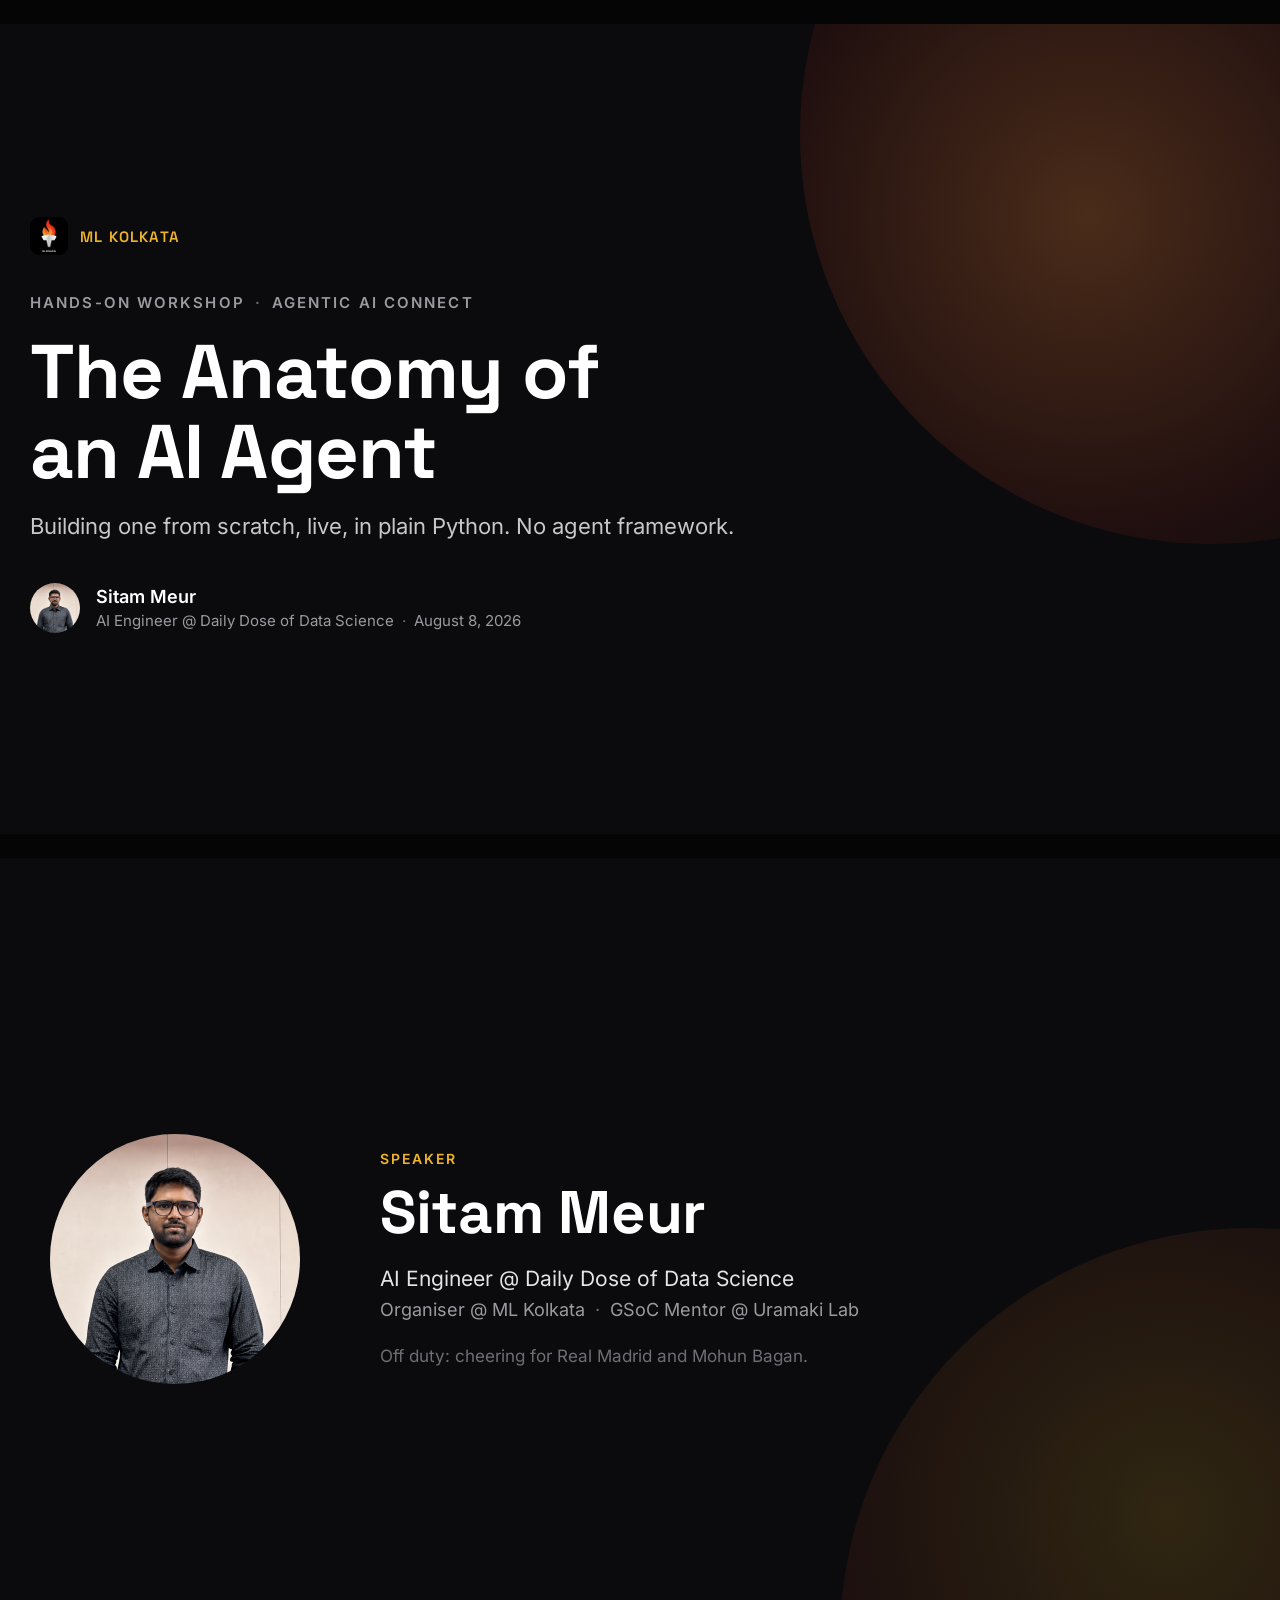
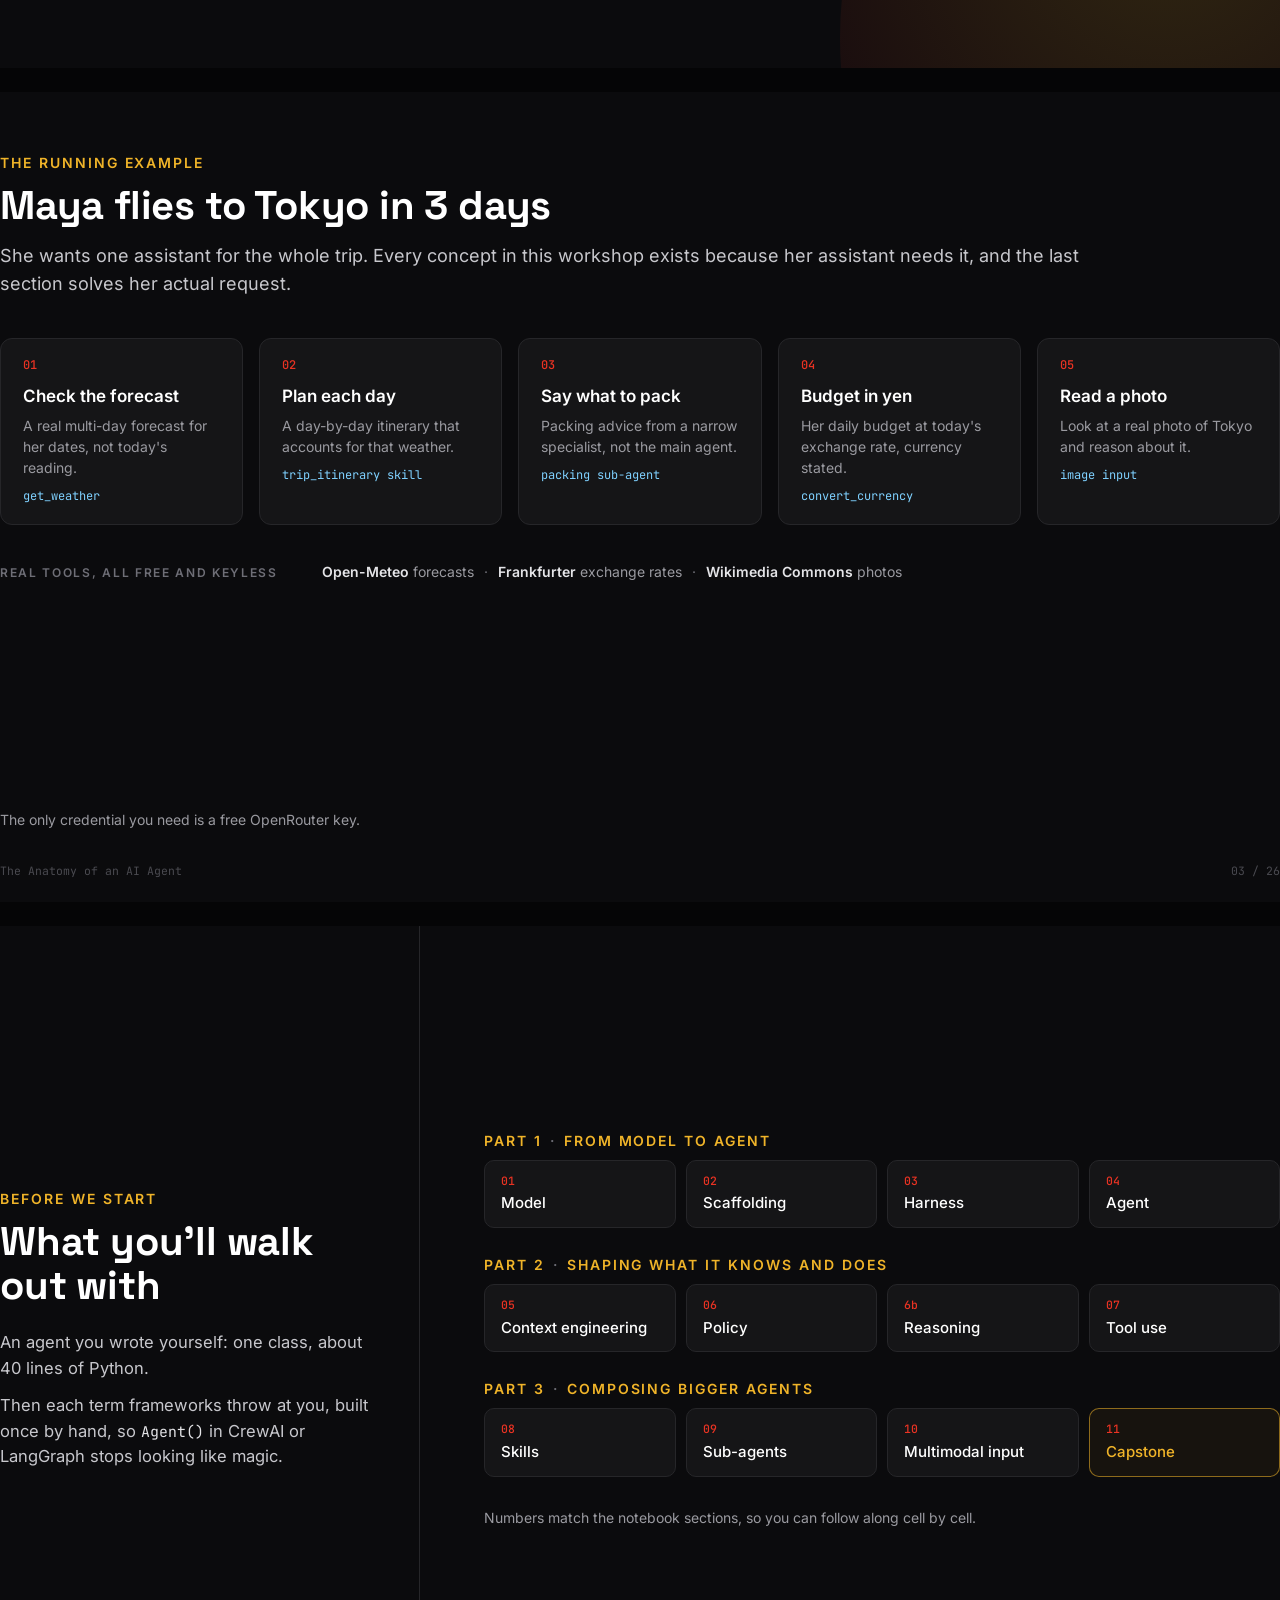
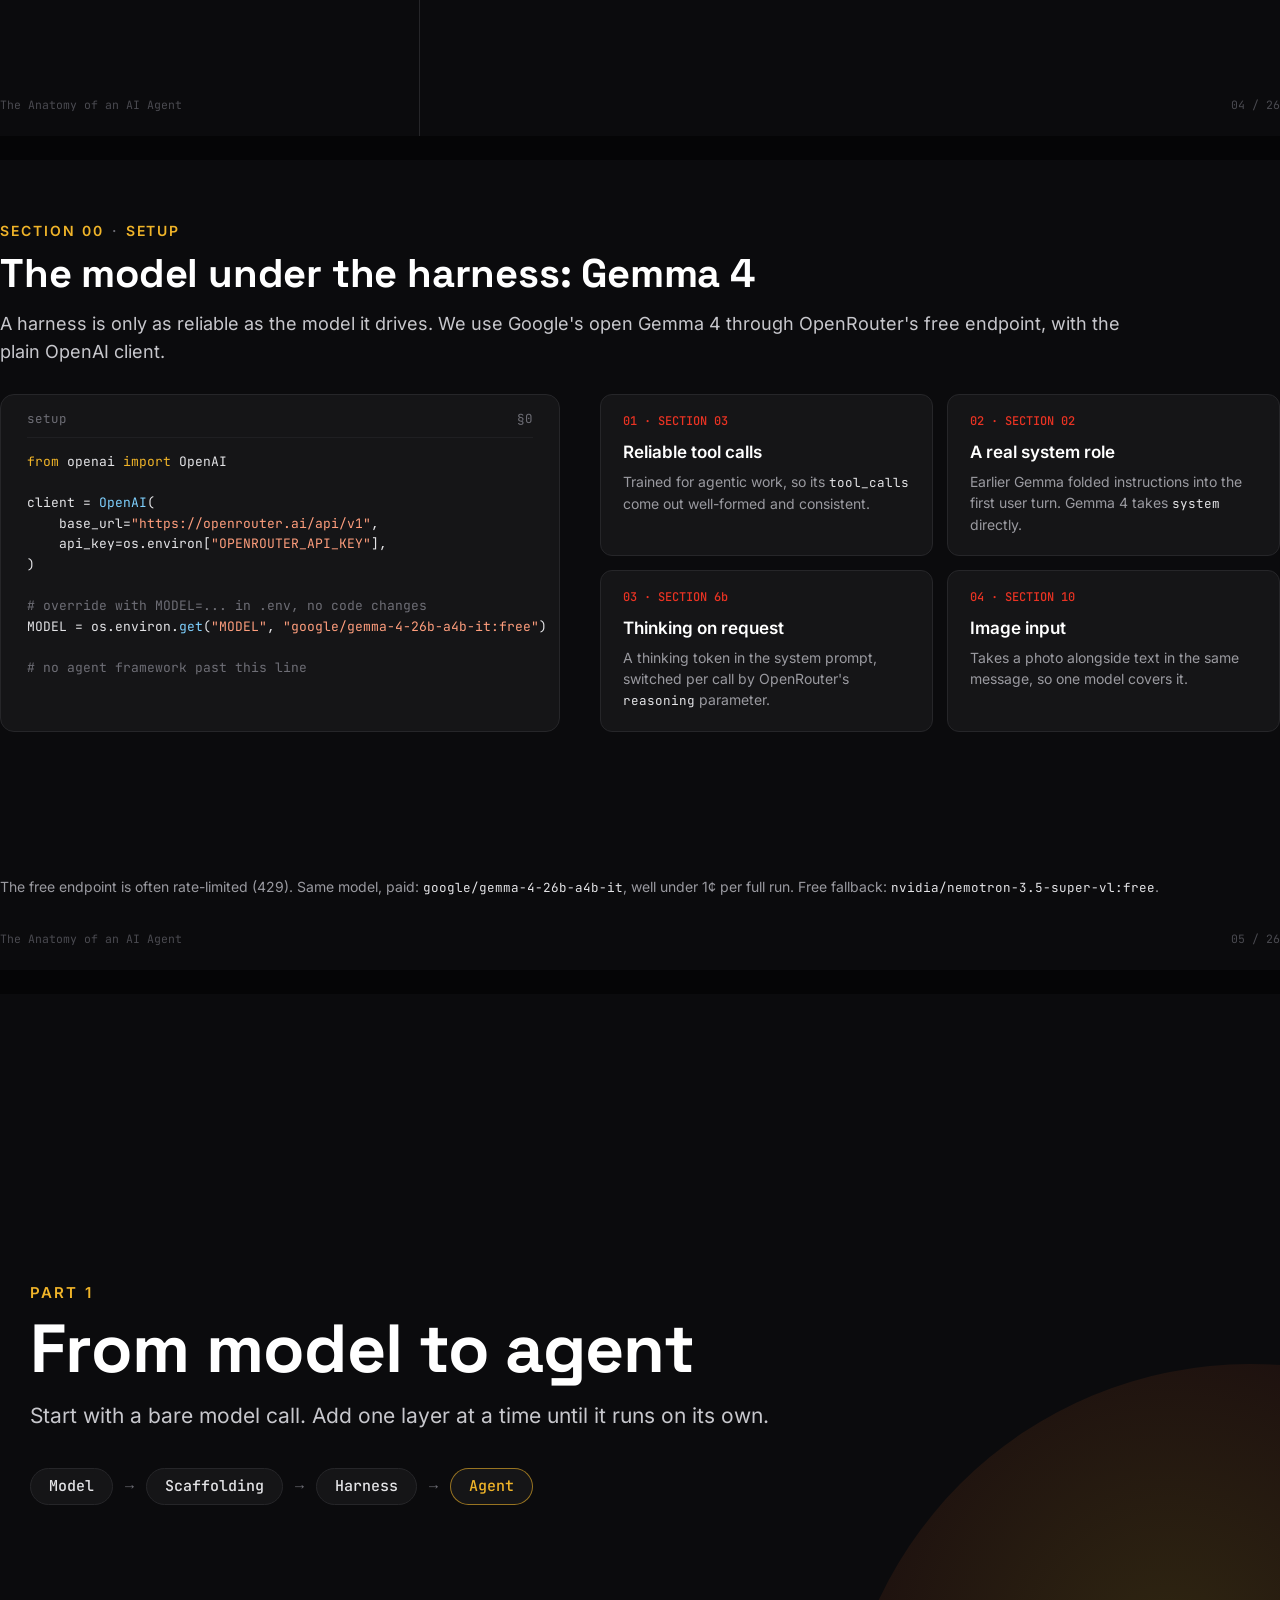
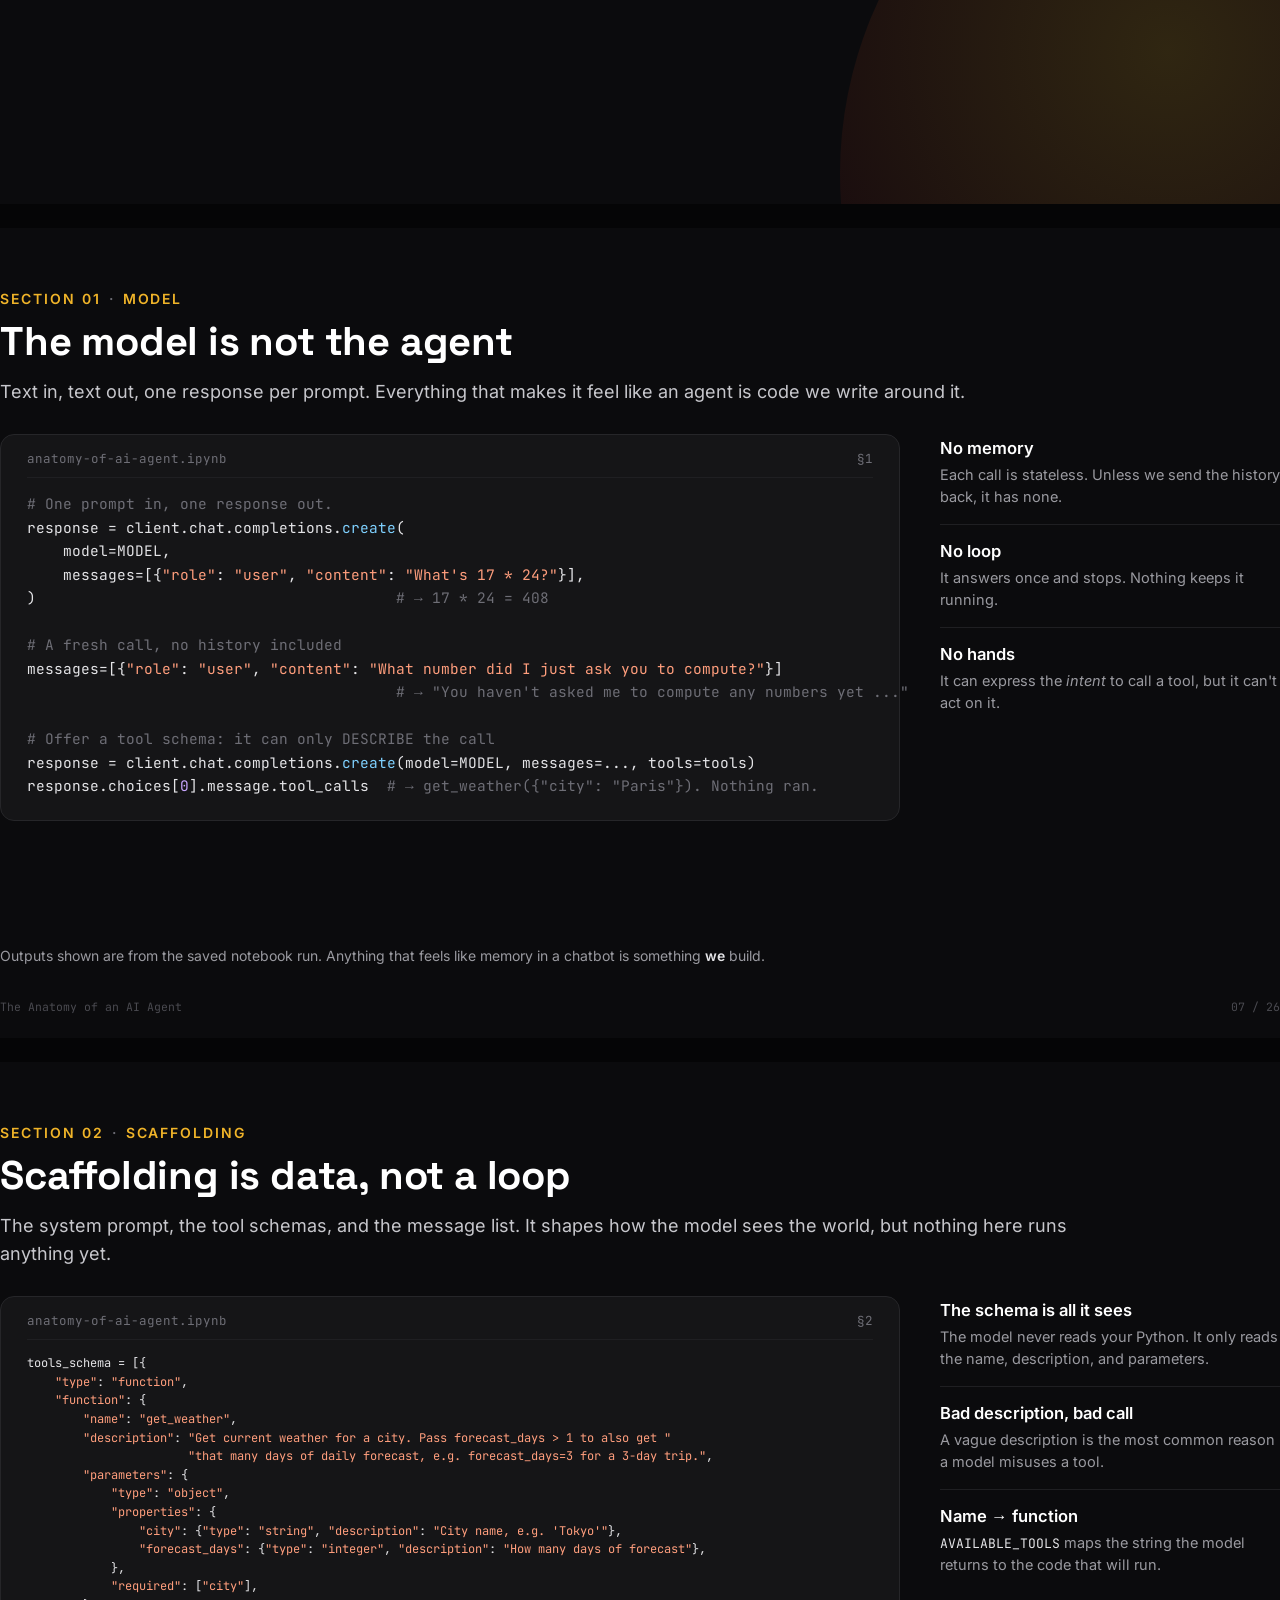
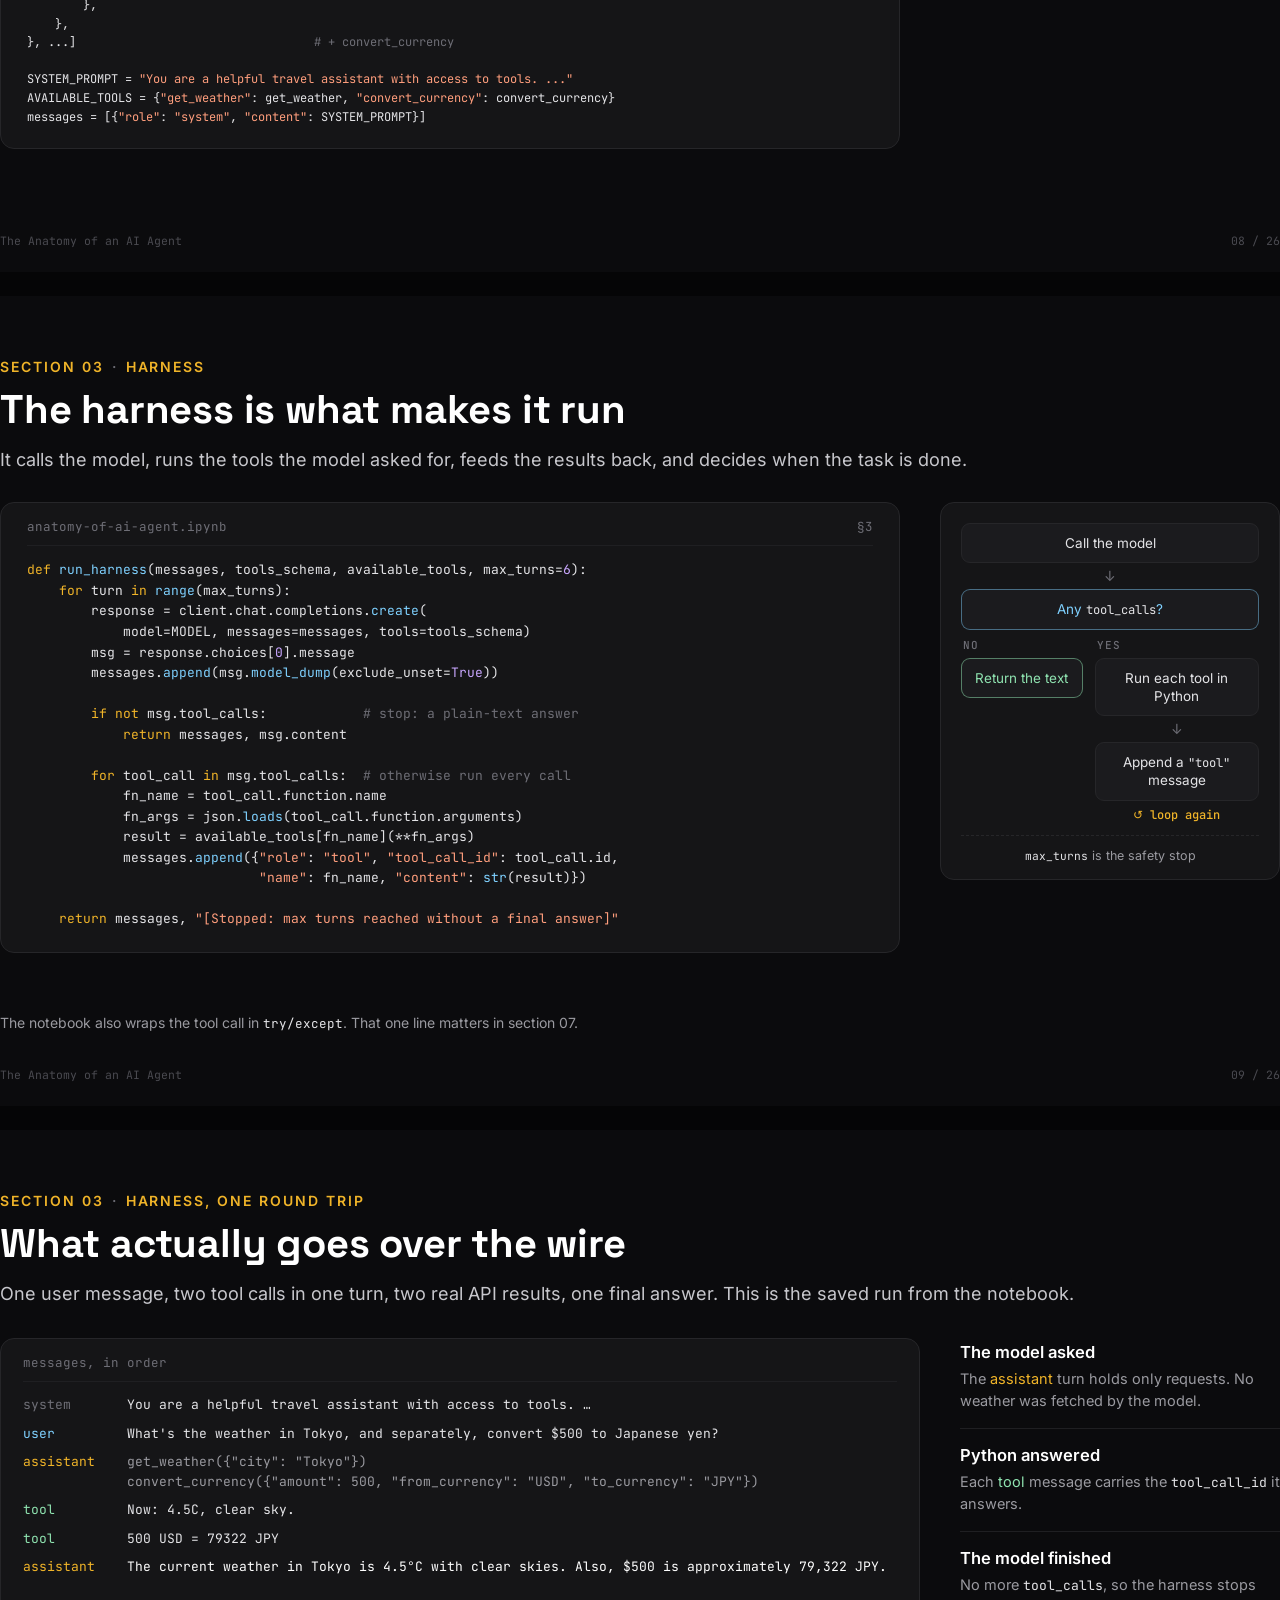
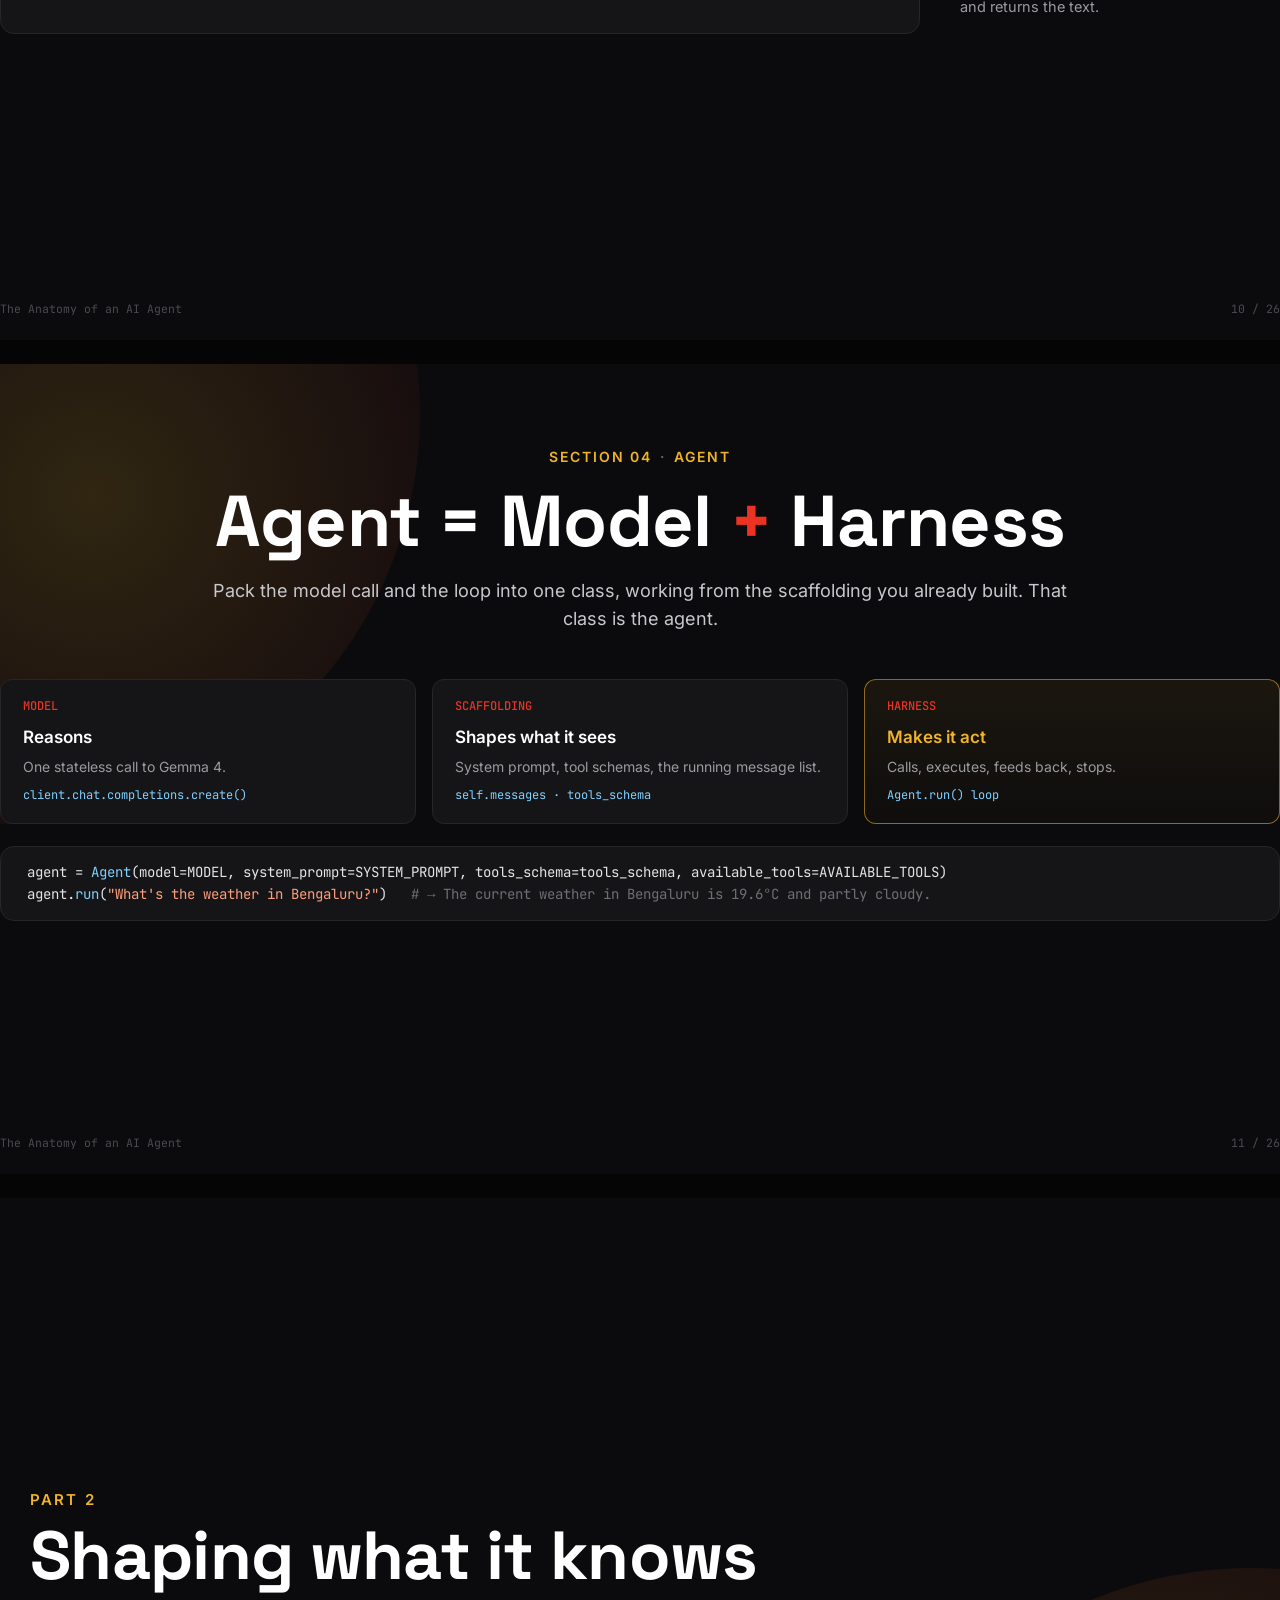
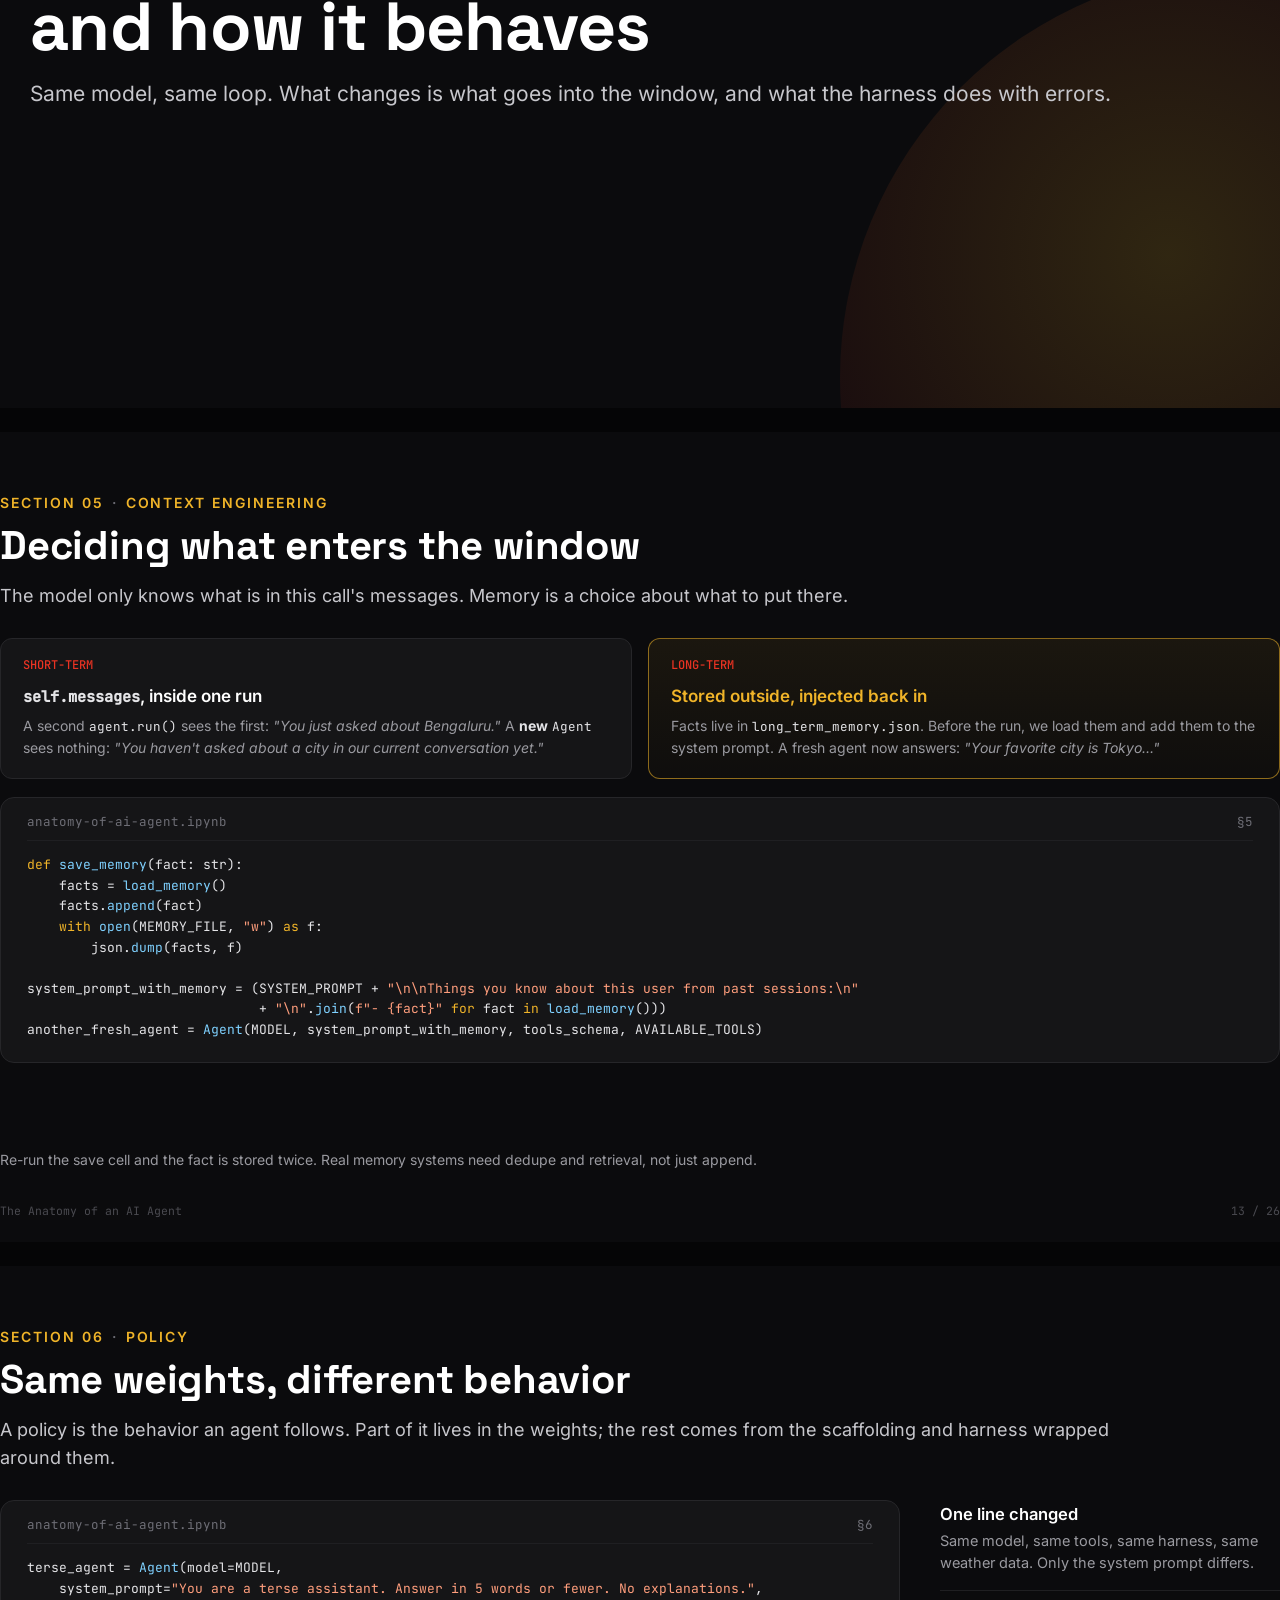
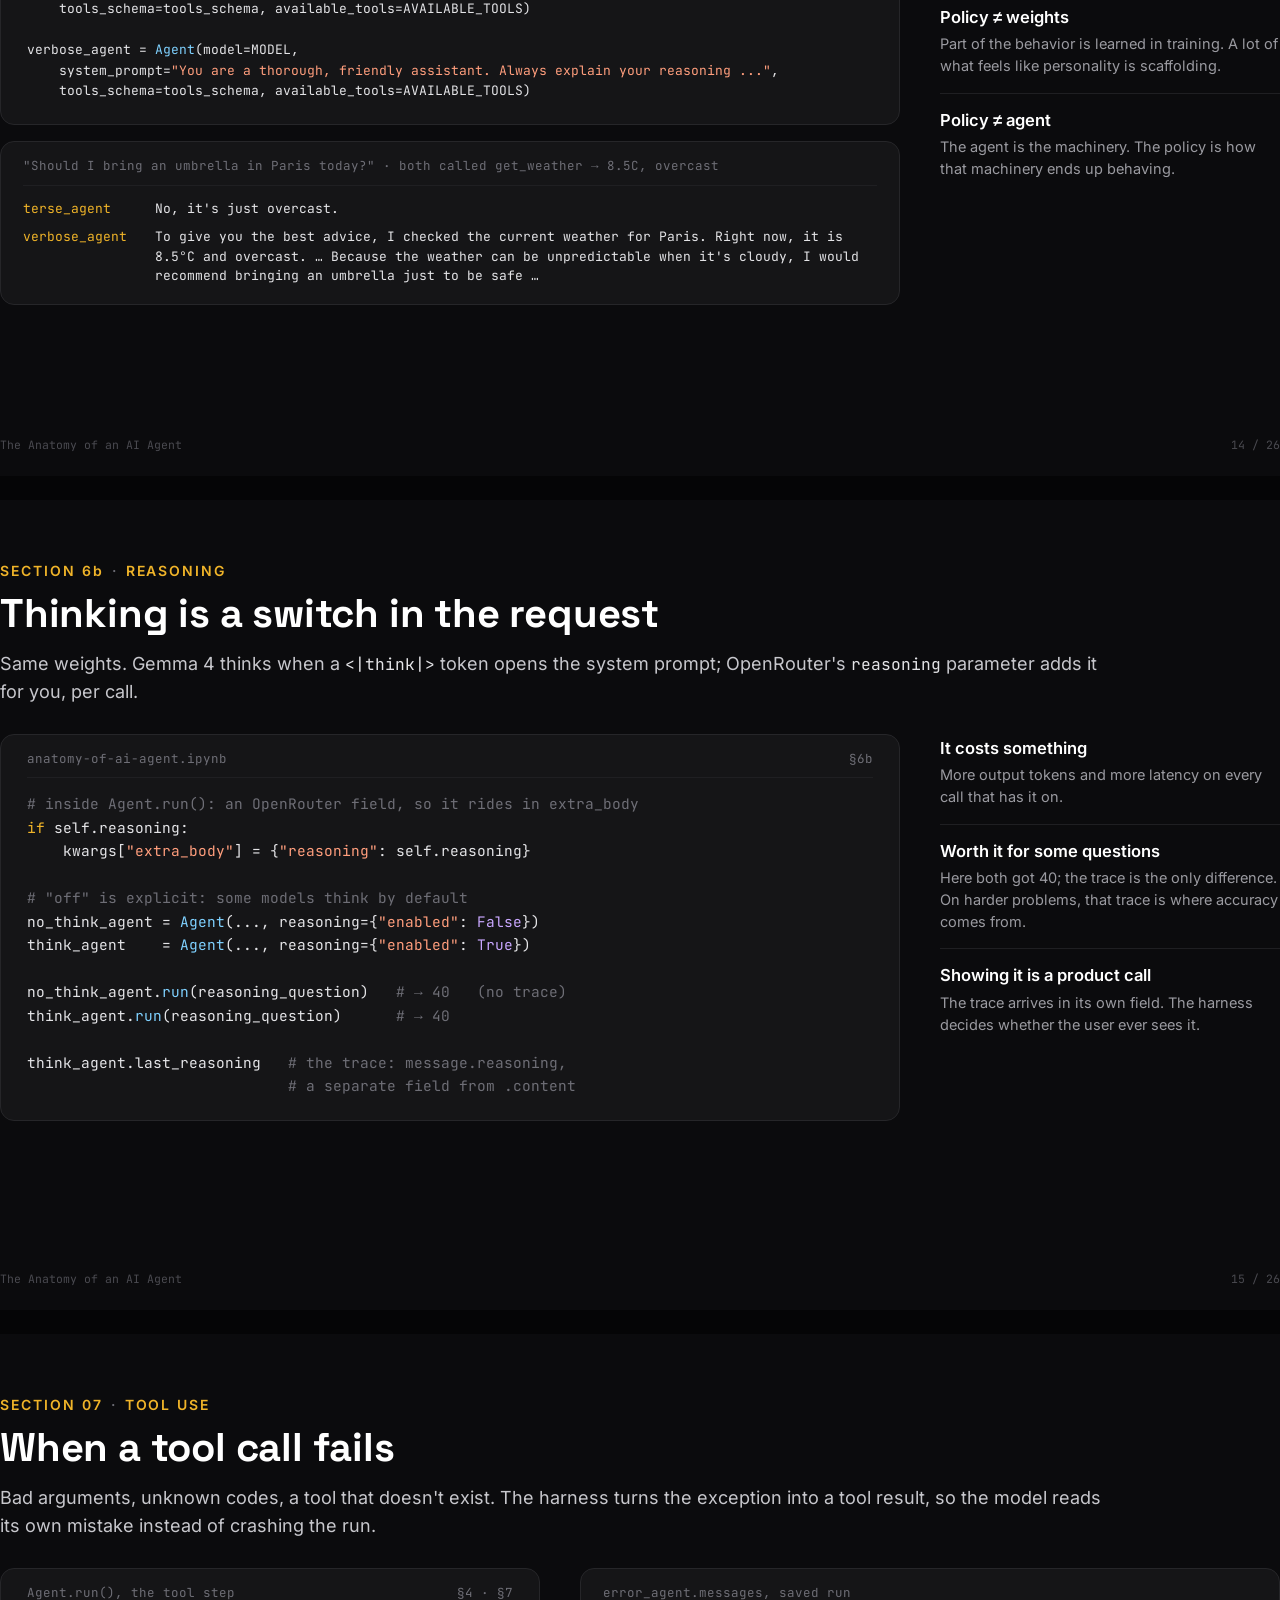
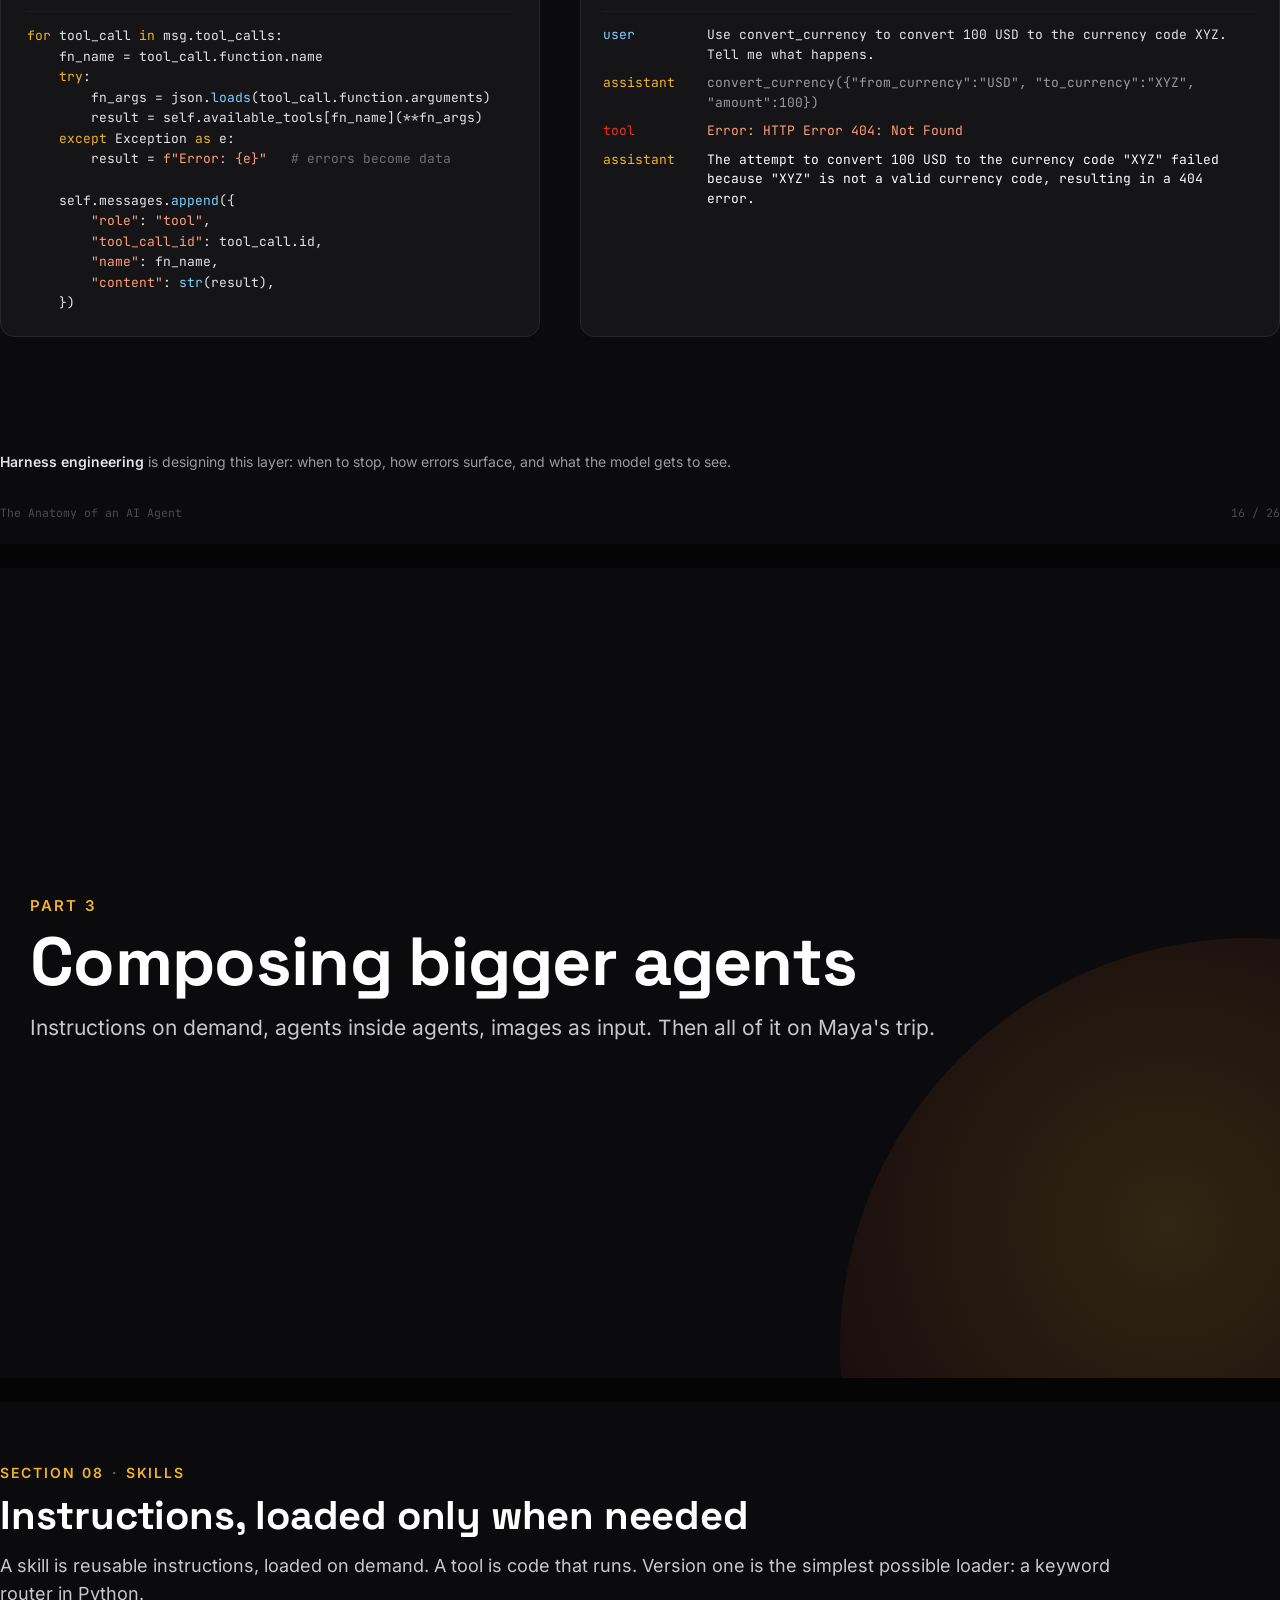
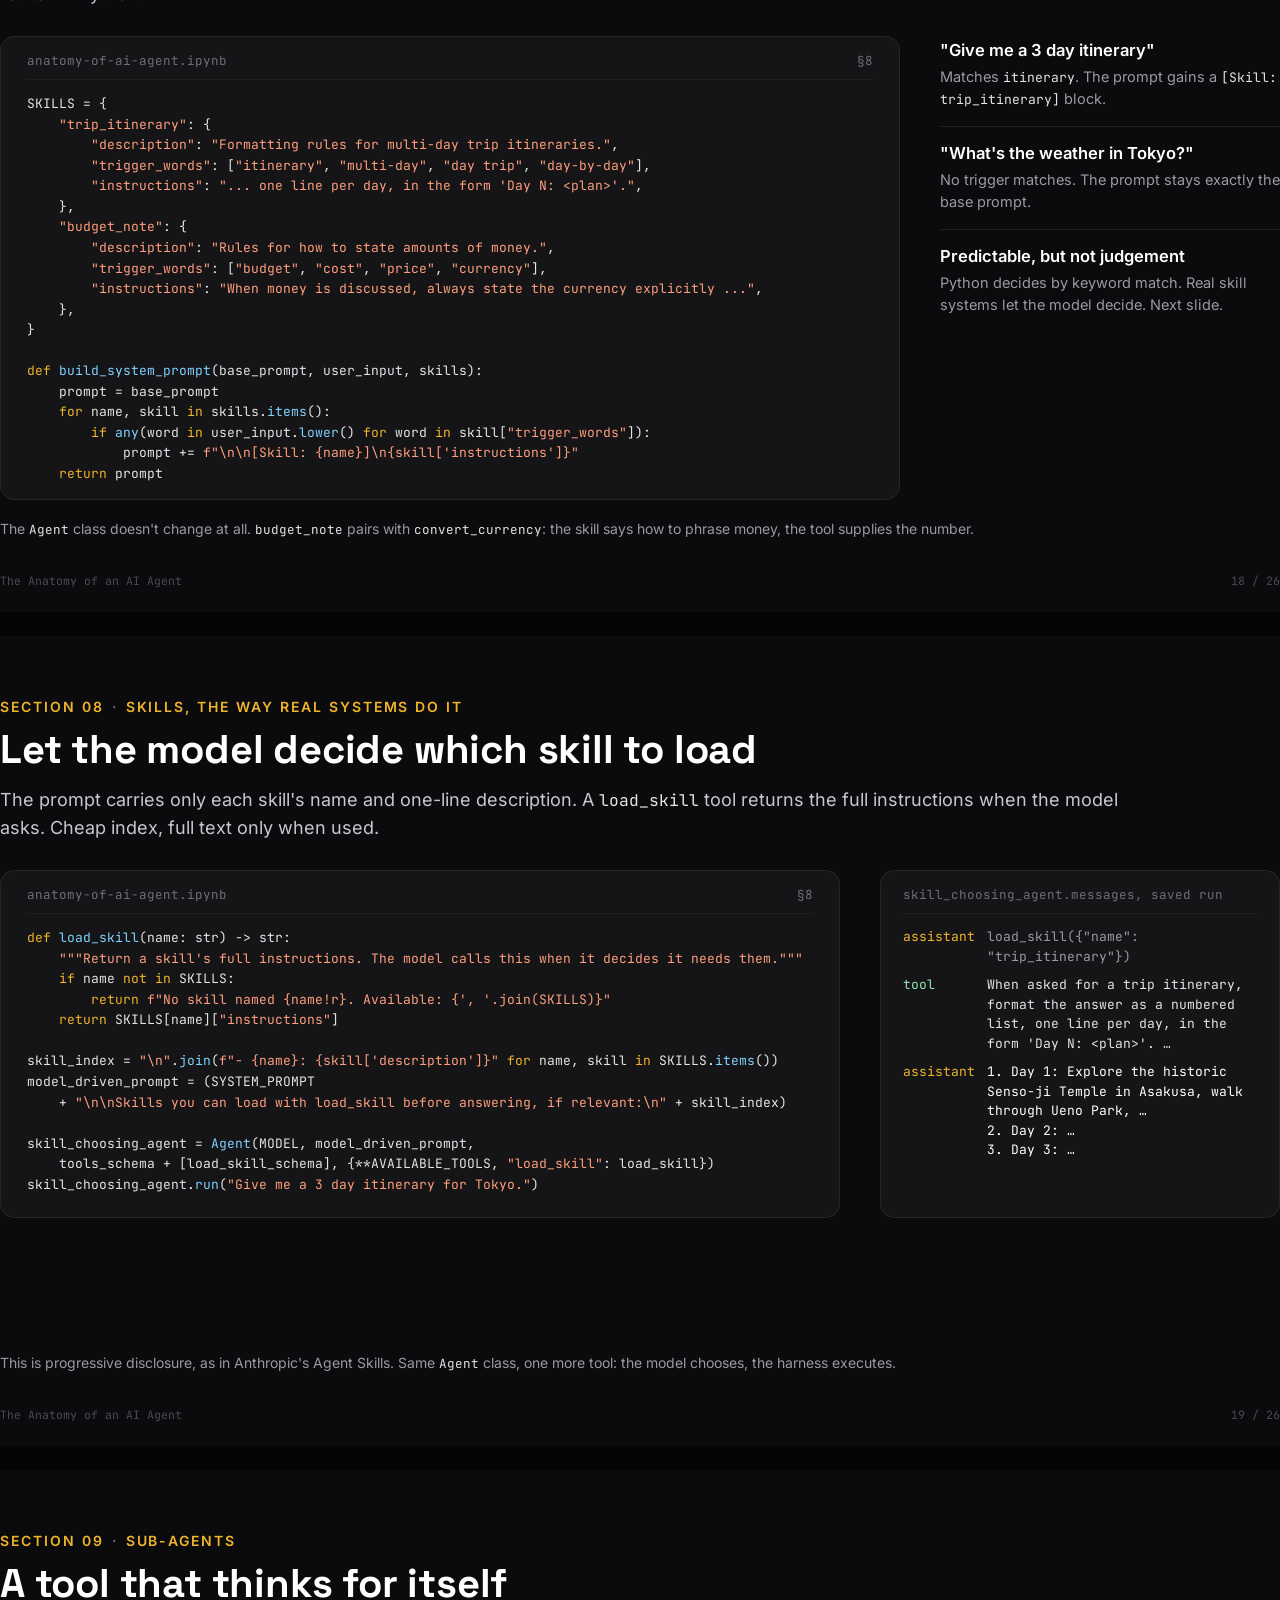
==== slides/index.html @ 7c59c3e9 "add improvements" ====
<!DOCTYPE html>
<html lang="en">
<head>
<meta charset="utf-8">
<title>The Anatomy of an AI Agent</title>
<link rel="stylesheet" href="deck.css">
</head>
<body>

<!-- ============================== 01 TITLE ============================== -->
<section class="slide bare" style="justify-content:center;padding-left:110px">
  <div class="orb tr"></div>
  <div style="display:flex;align-items:center;gap:12px;margin-bottom:40px">
    <img src="assets/ml-kolkata.jpeg" alt="ML Kolkata" style="width:38px;height:38px;border-radius:9px">
    <span style="font:600 15px/1 var(--display);letter-spacing:.08em;color:var(--gold);text-transform:uppercase">ML Kolkata</span>
  </div>
  <div class="kicker" style="margin-bottom:22px">Hands-on workshop<span style="margin:0 10px;color:var(--dim)">·</span>Agentic AI Connect</div>
  <h1>The Anatomy of<br>an AI Agent</h1>
  <p style="font-size:22px;color:var(--text-3);margin-top:22px">Building one from scratch, live, in plain Python. No agent framework.</p>
  <div style="display:flex;align-items:center;gap:16px;margin-top:44px">
    <img src="assets/speaker.png" alt="" style="width:50px;height:50px;border-radius:50%;object-fit:cover">
    <div>
      <div style="font:600 18px/1.3 Inter;color:var(--text)">Sitam Meur</div>
      <div style="font-size:15px;color:var(--muted);margin-top:3px">AI Engineer @ Daily Dose of Data Science<span style="margin:0 8px;color:var(--dim)">·</span>August 8, 2026</div>
    </div>
  </div>
</section>

<!-- ============================== 02 SPEAKER ============================== -->
<section class="slide bare" style="flex-direction:row;align-items:center;gap:80px;padding-left:130px">
  <div class="orb br"></div>
  <img src="assets/speaker.png" alt="Sitam Meur" style="width:250px;height:250px;border-radius:50%;object-fit:cover;flex-shrink:0">
  <div>
    <div class="eyebrow">Speaker</div>
    <h2 style="font-size:60px">Sitam Meur</h2>
    <div style="font-size:21px;color:var(--text-2);margin-top:20px">AI Engineer @ Daily Dose of Data Science</div>
    <div style="font-size:18px;color:var(--muted);margin-top:8px">Organiser @ ML Kolkata<span style="margin:0 10px;color:var(--dim)">·</span>GSoC Mentor @ Uramaki Lab</div>
    <div style="font-size:17px;color:var(--dim);margin-top:26px">Off duty: cheering for Real Madrid and Mohun Bagan.</div>
  </div>
</section>

<!-- ============================== 03 THE GOAL ============================== -->
<section class="slide">
  <div class="eyebrow">The running example</div>
  <h2>Maya flies to Tokyo in 3 days</h2>
  <p class="lede">She wants one assistant for the whole trip. Every concept in this workshop exists because her assistant needs it, and the last section solves her actual request.</p>
  <div class="cards c5" style="margin-top:40px">
    <div class="card"><div class="num">01</div><h3>Check the forecast</h3><p>A real multi-day forecast for her dates, not today's reading.</p><span class="tag">get_weather</span></div>
    <div class="card"><div class="num">02</div><h3>Plan each day</h3><p>A day-by-day itinerary that accounts for that weather.</p><span class="tag">trip_itinerary skill</span></div>
    <div class="card"><div class="num">03</div><h3>Say what to pack</h3><p>Packing advice from a narrow specialist, not the main agent.</p><span class="tag">packing sub-agent</span></div>
    <div class="card"><div class="num">04</div><h3>Budget in yen</h3><p>Her daily budget at today's exchange rate, currency stated.</p><span class="tag">convert_currency</span></div>
    <div class="card"><div class="num">05</div><h3>Read a photo</h3><p>Look at a real photo of Tokyo and reason about it.</p><span class="tag">image input</span></div>
  </div>
  <div style="margin-top:36px;display:flex;gap:44px;align-items:baseline">
    <div class="kicker" style="font-size:12px;color:var(--dim)">Real tools, all free and keyless</div>
    <div class="note"><b>Open-Meteo</b> forecasts<span style="margin:0 10px;color:var(--dim)">·</span><b>Frankfurter</b> exchange rates<span style="margin:0 10px;color:var(--dim)">·</span><b>Wikimedia Commons</b> photos</div>
  </div>
  <p class="foot">The only credential you need is a free OpenRouter key.</p>
</section>

<!-- ============================== 04 AGENDA ============================== -->
<section class="slide" style="flex-direction:row;gap:0;padding-top:0;padding-bottom:0;align-items:stretch">
  <div style="flex:0 0 420px;display:flex;flex-direction:column;justify-content:center;padding-right:48px;border-right:1px solid var(--line)">
    <div class="eyebrow">Before we start</div>
    <h2>What you'll walk<br>out with</h2>
    <p class="lede" style="font-size:16.5px;margin-top:22px">An agent you wrote yourself: one class, about 40 lines of Python.</p>
    <p class="lede" style="font-size:16.5px;margin-top:12px">Then each term frameworks throw at you, built once by hand, so <code>Agent()</code> in CrewAI or LangGraph stops looking like magic.</p>
  </div>
  <div style="flex:1;display:flex;flex-direction:column;justify-content:center;gap:30px;padding-left:64px">
    <div>
      <div class="eyebrow" style="margin-bottom:12px">Part 1<span class="sep">·</span>From model to agent</div>
      <div class="cards c4" style="gap:10px">
        <div class="agenda-item"><span>01</span>Model</div><div class="agenda-item"><span>02</span>Scaffolding</div>
        <div class="agenda-item"><span>03</span>Harness</div><div class="agenda-item"><span>04</span>Agent</div>
      </div>
    </div>
    <div>
      <div class="eyebrow" style="margin-bottom:12px">Part 2<span class="sep">·</span>Shaping what it knows and does</div>
      <div class="cards c4" style="gap:10px">
        <div class="agenda-item"><span>05</span>Context engineering</div><div class="agenda-item"><span>06</span>Policy</div>
        <div class="agenda-item"><span>6b</span>Reasoning</div><div class="agenda-item"><span>07</span>Tool use</div>
      </div>
    </div>
    <div>
      <div class="eyebrow" style="margin-bottom:12px">Part 3<span class="sep">·</span>Composing bigger agents</div>
      <div class="cards c4" style="gap:10px">
        <div class="agenda-item"><span>08</span>Skills</div><div class="agenda-item"><span>09</span>Sub-agents</div>
        <div class="agenda-item"><span>10</span>Multimodal input</div><div class="agenda-item hi"><span>11</span>Capstone</div>
      </div>
    </div>
    <p class="note">Numbers match the notebook sections, so you can follow along cell by cell.</p>
  </div>
</section>

<!-- ============================== 05 SETUP / MODEL CHOICE ============================== -->
<section class="slide">
  <div class="eyebrow">Section 00<span class="sep">·</span>Setup</div>
  <h2>The model under the harness: Gemma 4</h2>
  <p class="lede">A harness is only as reliable as the model it drives. We use Google's open Gemma 4 through OpenRouter's free endpoint, with the plain OpenAI client.</p>
  <div class="body">
    <div class="code sm" style="flex:0 0 560px">
      <div class="file"><span>setup</span><span>§0</span></div>
<pre data-py>from openai import OpenAI

client = OpenAI(
    base_url="https://openrouter.ai/api/v1",
    api_key=os.environ["OPENROUTER_API_KEY"],
)

# override with MODEL=... in .env, no code changes
MODEL = os.environ.get("MODEL", "google/gemma-4-26b-a4b-it:free")

# no agent framework past this line</pre>
    </div>
    <div class="grow cards c2" style="gap:14px">
      <div class="card"><div class="num">01 · SECTION 03</div><h3>Reliable tool calls</h3><p>Trained for agentic work, so its <code>tool_calls</code> come out well-formed and consistent.</p></div>
      <div class="card"><div class="num">02 · SECTION 02</div><h3>A real system role</h3><p>Earlier Gemma folded instructions into the first user turn. Gemma 4 takes <code>system</code> directly.</p></div>
      <div class="card"><div class="num">03 · SECTION 6b</div><h3>Thinking on request</h3><p>A thinking token in the system prompt, switched per call by OpenRouter's <code>reasoning</code> parameter.</p></div>
      <div class="card"><div class="num">04 · SECTION 10</div><h3>Image input</h3><p>Takes a photo alongside text in the same message, so one model covers it.</p></div>
    </div>
  </div>
  <p class="foot">The free endpoint is often rate-limited (429). Same model, paid: <code>google/gemma-4-26b-a4b-it</code>, well under 1¢ per full run. Free fallback: <code>nvidia/nemotron-3.5-super-vl:free</code>.</p>
</section>

<!-- ============================== PART 1 ============================== -->
<section class="slide bare" style="justify-content:center;padding-left:110px">
  <div class="orb br"></div>
  <div class="eyebrow" style="font-size:15px">Part 1</div>
  <h1 style="font-size:68px">From model to agent</h1>
  <p style="font-size:21px;color:var(--text-3);margin-top:18px">Start with a bare model call. Add one layer at a time until it runs on its own.</p>
  <div style="display:flex;gap:12px;margin-top:40px;font:500 15px/1 var(--mono);color:var(--muted)">
    <span class="pill">Model</span><span class="arrow">→</span><span class="pill">Scaffolding</span><span class="arrow">→</span><span class="pill">Harness</span><span class="arrow">→</span><span class="pill hi">Agent</span>
  </div>
</section>

<!-- ============================== S01 MODEL ============================== -->
<section class="slide">
  <div class="eyebrow">Section 01<span class="sep">·</span>Model</div>
  <h2>The model is not the agent</h2>
  <p class="lede">Text in, text out, one response per prompt. Everything that makes it feel like an agent is code we write around it.</p>
  <div class="body">
    <div class="code grow">
      <div class="file"><span>anatomy-of-ai-agent.ipynb</span><span>§1</span></div>
<pre data-py># One prompt in, one response out.
response = client.chat.completions.create(
    model=MODEL,
    messages=[{"role": "user", "content": "What's 17 * 24?"}],
)                                        # → 17 * 24 = 408

# A fresh call, no history included
messages=[{"role": "user", "content": "What number did I just ask you to compute?"}]
                                         # → "You haven't asked me to compute any numbers yet ..."

# Offer a tool schema: it can only DESCRIBE the call
response = client.chat.completions.create(model=MODEL, messages=..., tools=tools)
response.choices[0].message.tool_calls  # → get_weather({"city": "Paris"}). Nothing ran.</pre>
    </div>
    <div class="col-side points">
      <div class="pt"><h3>No memory</h3><p>Each call is stateless. Unless we send the history back, it has none.</p></div>
      <div class="pt"><h3>No loop</h3><p>It answers once and stops. Nothing keeps it running.</p></div>
      <div class="pt"><h3>No hands</h3><p>It can express the <em>intent</em> to call a tool, but it can't act on it.</p></div>
    </div>
  </div>
  <p class="foot">Outputs shown are from the saved notebook run. Anything that feels like memory in a chatbot is something <b>we</b> build.</p>
</section>

<!-- ============================== S02 SCAFFOLDING ============================== -->
<section class="slide">
  <div class="eyebrow">Section 02<span class="sep">·</span>Scaffolding</div>
  <h2>Scaffolding is data, not a loop</h2>
  <p class="lede">The system prompt, the tool schemas, and the message list. It shapes how the model sees the world, but nothing here runs anything yet.</p>
  <div class="body">
    <div class="code grow xs">
      <div class="file"><span>anatomy-of-ai-agent.ipynb</span><span>§2</span></div>
<pre data-py>tools_schema = [{
    "type": "function",
    "function": {
        "name": "get_weather",
        "description": "Get current weather for a city. Pass forecast_days > 1 to also get "
                       "that many days of daily forecast, e.g. forecast_days=3 for a 3-day trip.",
        "parameters": {
            "type": "object",
            "properties": {
                "city": {"type": "string", "description": "City name, e.g. 'Tokyo'"},
                "forecast_days": {"type": "integer", "description": "How many days of forecast"},
            },
            "required": ["city"],
        },
    },
}, ...]                                  # + convert_currency

SYSTEM_PROMPT = "You are a helpful travel assistant with access to tools. ..."
AVAILABLE_TOOLS = {"get_weather": get_weather, "convert_currency": convert_currency}
messages = [{"role": "system", "content": SYSTEM_PROMPT}]</pre>
    </div>
    <div class="col-side points">
      <div class="pt"><h3>The schema is all it sees</h3><p>The model never reads your Python. It only reads the name, description, and parameters.</p></div>
      <div class="pt"><h3>Bad description, bad call</h3><p>A vague description is the most common reason a model misuses a tool.</p></div>
      <div class="pt"><h3>Name → function</h3><p><code>AVAILABLE_TOOLS</code> maps the string the model returns to the code that will run.</p></div>
    </div>
  </div>
</section>

<!-- ============================== S03 HARNESS ============================== -->
<section class="slide">
  <div class="eyebrow">Section 03<span class="sep">·</span>Harness</div>
  <h2>The harness is what makes it run</h2>
  <p class="lede">It calls the model, runs the tools the model asked for, feeds the results back, and decides when the task is done.</p>
  <div class="body">
    <div class="code grow sm">
      <div class="file"><span>anatomy-of-ai-agent.ipynb</span><span>§3</span></div>
<pre data-py>def run_harness(messages, tools_schema, available_tools, max_turns=6):
    for turn in range(max_turns):
        response = client.chat.completions.create(
            model=MODEL, messages=messages, tools=tools_schema)
        msg = response.choices[0].message
        messages.append(msg.model_dump(exclude_unset=True))

        if not msg.tool_calls:            # stop: a plain-text answer
            return messages, msg.content

        for tool_call in msg.tool_calls:  # otherwise run every call
            fn_name = tool_call.function.name
            fn_args = json.loads(tool_call.function.arguments)
            result = available_tools[fn_name](**fn_args)
            messages.append({"role": "tool", "tool_call_id": tool_call.id,
                             "name": fn_name, "content": str(result)})

    return messages, "[Stopped: max turns reached without a final answer]"</pre>
    </div>
    <div class="col-side">
      <div class="harness-flow">
        <div class="hf-box">Call the model</div>
        <div class="hf-arrow">↓</div>
        <div class="hf-box q">Any <code>tool_calls</code>?</div>
        <div class="hf-split">
          <div><div class="hf-lbl">no</div><div class="hf-box done">Return the text</div></div>
          <div><div class="hf-lbl">yes</div><div class="hf-box">Run each tool in Python</div><div class="hf-arrow">↓</div><div class="hf-box">Append a <code>"tool"</code> message</div><div class="hf-back">↺ loop again</div></div>
        </div>
        <div class="hf-guard"><code>max_turns</code> is the safety stop</div>
      </div>
    </div>
  </div>
  <p class="foot">The notebook also wraps the tool call in <code>try/except</code>. That one line matters in section 07.</p>
</section>

<!-- ============================== S03b HARNESS TRACE ============================== -->
<section class="slide">
  <div class="eyebrow">Section 03<span class="sep">·</span>Harness, one round trip</div>
  <h2>What actually goes over the wire</h2>
  <p class="lede">One user message, two tool calls in one turn, two real API results, one final answer. This is the saved run from the notebook.</p>
  <div class="body" style="margin-top:30px">
    <div class="tx grow">
      <div class="file">messages, in order</div>
      <div class="row"><span class="role">system</span><span>You are a helpful travel assistant with access to tools. …</span></div>
      <div class="row"><span class="role user">user</span><span>What's the weather in Tokyo, and separately, convert $500 to Japanese yen?</span></div>
      <div class="row"><span class="role assistant">assistant</span><span class="call">get_weather({"city": "Tokyo"})<br>convert_currency({"amount": 500, "from_currency": "USD", "to_currency": "JPY"})</span></div>
      <div class="row"><span class="role tool">tool</span><span>Now: 4.5C, clear sky.</span></div>
      <div class="row"><span class="role tool">tool</span><span>500 USD = 79322 JPY</span></div>
      <div class="row"><span class="role assistant">assistant</span><span style="color:var(--text)">The current weather in Tokyo is 4.5°C with clear skies. Also, $500 is approximately 79,322 JPY.</span></div>
    </div>
    <div class="col-side points" style="flex-basis:320px">
      <div class="pt"><h3>The model asked</h3><p>The <span class="gold">assistant</span> turn holds only requests. No weather was fetched by the model.</p></div>
      <div class="pt"><h3>Python answered</h3><p>Each <span class="mint">tool</span> message carries the <code>tool_call_id</code> it answers.</p></div>
      <div class="pt"><h3>The model finished</h3><p>No more <code>tool_calls</code>, so the harness stops and returns the text.</p></div>
    </div>
  </div>
</section>

<!-- ============================== S04 AGENT ============================== -->
<section class="slide" style="align-items:center;text-align:center">
  <div class="orb tl"></div>
  <div class="eyebrow" style="margin-top:22px">Section 04<span class="sep">·</span>Agent</div>
  <h1 style="font-size:72px;margin-top:6px">Agent = Model <span class="red">+</span> Harness</h1>
  <p class="lede" style="max-width:860px;margin-top:18px">Pack the model call and the loop into one class, working from the scaffolding you already built. That class is the agent.</p>
  <div class="cards c3" style="margin-top:46px;width:100%;text-align:left">
    <div class="card"><div class="num">MODEL</div><h3>Reasons</h3><p>One stateless call to Gemma 4.</p><span class="tag">client.chat.completions.create()</span></div>
    <div class="card"><div class="num">SCAFFOLDING</div><h3>Shapes what it sees</h3><p>System prompt, tool schemas, the running message list.</p><span class="tag">self.messages · tools_schema</span></div>
    <div class="card hi"><div class="num">HARNESS</div><h3>Makes it act</h3><p>Calls, executes, feeds back, stops.</p><span class="tag">Agent.run() loop</span></div>
  </div>
  <div class="code" style="margin-top:22px;width:100%;text-align:left;padding:14px 26px">
<pre data-py style="font-size:14px">agent = Agent(model=MODEL, system_prompt=SYSTEM_PROMPT, tools_schema=tools_schema, available_tools=AVAILABLE_TOOLS)
agent.run("What's the weather in Bengaluru?")   # → The current weather in Bengaluru is 19.6°C and partly cloudy.</pre>
  </div>
</section>

<!-- ============================== PART 2 ============================== -->
<section class="slide bare" style="justify-content:center;padding-left:110px">
  <div class="orb br"></div>
  <div class="eyebrow" style="font-size:15px">Part 2</div>
  <h1 style="font-size:68px">Shaping what it knows<br>and how it behaves</h1>
  <p style="font-size:21px;color:var(--text-3);margin-top:18px">Same model, same loop. What changes is what goes into the window, and what the harness does with errors.</p>
</section>

<!-- ============================== S05 CONTEXT ENGINEERING ============================== -->
<section class="slide">
  <div class="eyebrow">Section 05<span class="sep">·</span>Context engineering</div>
  <h2>Deciding what enters the window</h2>
  <p class="lede">The model only knows what is in this call's messages. Memory is a choice about what to put there.</p>
  <div class="cards c2" style="margin-top:28px">
    <div class="card"><div class="num">SHORT-TERM</div><h3><code>self.messages</code>, inside one run</h3><p>A second <code>agent.run()</code> sees the first: <em>"You just asked about Bengaluru."</em> A <b style="color:var(--text-2)">new</b> <code>Agent</code> sees nothing: <em>"You haven't asked about a city in our current conversation yet."</em></p></div>
    <div class="card hi"><div class="num">LONG-TERM</div><h3>Stored outside, injected back in</h3><p>Facts live in <code>long_term_memory.json</code>. Before the run, we load them and add them to the system prompt. A fresh agent now answers: <em>"Your favorite city is Tokyo…"</em></p></div>
  </div>
  <div class="code sm" style="margin-top:18px">
    <div class="file"><span>anatomy-of-ai-agent.ipynb</span><span>§5</span></div>
<pre data-py>def save_memory(fact: str):
    facts = load_memory()
    facts.append(fact)
    with open(MEMORY_FILE, "w") as f:
        json.dump(facts, f)

system_prompt_with_memory = (SYSTEM_PROMPT + "\n\nThings you know about this user from past sessions:\n"
                             + "\n".join(f"- {fact}" for fact in load_memory()))
another_fresh_agent = Agent(MODEL, system_prompt_with_memory, tools_schema, AVAILABLE_TOOLS)</pre>
  </div>
  <p class="foot">Re-run the save cell and the fact is stored twice. Real memory systems need dedupe and retrieval, not just append.</p>
</section>

<!-- ============================== S06 POLICY ============================== -->
<section class="slide">
  <div class="eyebrow">Section 06<span class="sep">·</span>Policy</div>
  <h2>Same weights, different behavior</h2>
  <p class="lede">A policy is the behavior an agent follows. Part of it lives in the weights; the rest comes from the scaffolding and harness wrapped around them.</p>
  <div class="body">
    <div class="grow" style="display:flex;flex-direction:column;gap:16px">
      <div class="code sm">
        <div class="file"><span>anatomy-of-ai-agent.ipynb</span><span>§6</span></div>
<pre data-py>terse_agent = Agent(model=MODEL,
    system_prompt="You are a terse assistant. Answer in 5 words or fewer. No explanations.",
    tools_schema=tools_schema, available_tools=AVAILABLE_TOOLS)

verbose_agent = Agent(model=MODEL,
    system_prompt="You are a thorough, friendly assistant. Always explain your reasoning ...",
    tools_schema=tools_schema, available_tools=AVAILABLE_TOOLS)</pre>
      </div>
      <div class="tx">
        <div class="file">"Should I bring an umbrella in Paris today?"  ·  both called get_weather → 8.5C, overcast</div>
        <div class="row" style="grid-template-columns:120px 1fr"><span class="role assistant">terse_agent</span><span>No, it's just overcast.</span></div>
        <div class="row" style="grid-template-columns:120px 1fr"><span class="role assistant">verbose_agent</span><span>To give you the best advice, I checked the current weather for Paris. Right now, it is 8.5°C and overcast. … Because the weather can be unpredictable when it's cloudy, I would recommend bringing an umbrella just to be safe …</span></div>
      </div>
    </div>
    <div class="col-side points">
      <div class="pt"><h3>One line changed</h3><p>Same model, same tools, same harness, same weather data. Only the system prompt differs.</p></div>
      <div class="pt"><h3>Policy ≠ weights</h3><p>Part of the behavior is learned in training. A lot of what feels like personality is scaffolding.</p></div>
      <div class="pt"><h3>Policy ≠ agent</h3><p>The agent is the machinery. The policy is how that machinery ends up behaving.</p></div>
    </div>
  </div>
</section>

<!-- ============================== S06b REASONING ============================== -->
<section class="slide">
  <div class="eyebrow">Section <span style="text-transform:none">6b</span><span class="sep">·</span>Reasoning</div>
  <h2>Thinking is a switch in the request</h2>
  <p class="lede">Same weights. Gemma 4 thinks when a <code>&lt;|think|&gt;</code> token opens the system prompt; OpenRouter's <code>reasoning</code> parameter adds it for you, per call.</p>
  <div class="body">
    <div class="code grow">
      <div class="file"><span>anatomy-of-ai-agent.ipynb</span><span>§6b</span></div>
<pre data-py># inside Agent.run(): an OpenRouter field, so it rides in extra_body
if self.reasoning:
    kwargs["extra_body"] = {"reasoning": self.reasoning}

# "off" is explicit: some models think by default
no_think_agent = Agent(..., reasoning={"enabled": False})
think_agent    = Agent(..., reasoning={"enabled": True})

no_think_agent.run(reasoning_question)   # → 40   (no trace)
think_agent.run(reasoning_question)      # → 40

think_agent.last_reasoning   # the trace: message.reasoning,
                             # a separate field from .content</pre>
    </div>
    <div class="col-side points">
      <div class="pt"><h3>It costs something</h3><p>More output tokens and more latency on every call that has it on.</p></div>
      <div class="pt"><h3>Worth it for some questions</h3><p>Here both got 40; the trace is the only difference. On harder problems, that trace is where accuracy comes from.</p></div>
      <div class="pt"><h3>Showing it is a product call</h3><p>The trace arrives in its own field. The harness decides whether the user ever sees it.</p></div>
    </div>
  </div>
</section>

<!-- ============================== S07 TOOL USE ============================== -->
<section class="slide">
  <div class="eyebrow">Section 07<span class="sep">·</span>Tool use</div>
  <h2>When a tool call fails</h2>
  <p class="lede">Bad arguments, unknown codes, a tool that doesn't exist. The harness turns the exception into a tool result, so the model reads its own mistake instead of crashing the run.</p>
  <div class="body">
    <div class="code sm" style="flex:0 0 540px">
      <div class="file"><span>Agent.run(), the tool step</span><span>§4 · §7</span></div>
<pre data-py>for tool_call in msg.tool_calls:
    fn_name = tool_call.function.name
    try:
        fn_args = json.loads(tool_call.function.arguments)
        result = self.available_tools[fn_name](**fn_args)
    except Exception as e:
        result = f"Error: {e}"   # errors become data

    self.messages.append({
        "role": "tool",
        "tool_call_id": tool_call.id,
        "name": fn_name,
        "content": str(result),
    })</pre>
    </div>
    <div class="tx grow">
      <div class="file">error_agent.messages, saved run</div>
      <div class="row"><span class="role user">user</span><span>Use convert_currency to convert 100 USD to the currency code XYZ. Tell me what happens.</span></div>
      <div class="row"><span class="role assistant">assistant</span><span class="call">convert_currency({"from_currency":"USD", "to_currency":"XYZ", "amount":100})</span></div>
      <div class="row"><span class="role err">tool</span><span style="color:var(--salmon)">Error: HTTP Error 404: Not Found</span></div>
      <div class="row"><span class="role assistant">assistant</span><span style="color:var(--text)">The attempt to convert 100 USD to the currency code "XYZ" failed because "XYZ" is not a valid currency code, resulting in a 404 error.</span></div>
    </div>
  </div>
  <p class="foot"><b>Harness engineering</b> is designing this layer: when to stop, how errors surface, and what the model gets to see.</p>
</section>

<!-- ============================== PART 3 ============================== -->
<section class="slide bare" style="justify-content:center;padding-left:110px">
  <div class="orb br"></div>
  <div class="eyebrow" style="font-size:15px">Part 3</div>
  <h1 style="font-size:68px">Composing bigger agents</h1>
  <p style="font-size:21px;color:var(--text-3);margin-top:18px">Instructions on demand, agents inside agents, images as input. Then all of it on Maya's trip.</p>
</section>

<!-- ============================== S08 SKILLS ============================== -->
<section class="slide">
  <div class="eyebrow">Section 08<span class="sep">·</span>Skills</div>
  <h2>Instructions, loaded only when needed</h2>
  <p class="lede">A skill is reusable instructions, loaded on demand. A tool is code that runs. Version one is the simplest possible loader: a keyword router in Python.</p>
  <div class="body">
    <div class="code grow sm">
      <div class="file"><span>anatomy-of-ai-agent.ipynb</span><span>§8</span></div>
<pre data-py>SKILLS = {
    "trip_itinerary": {
        "description": "Formatting rules for multi-day trip itineraries.",
        "trigger_words": ["itinerary", "multi-day", "day trip", "day-by-day"],
        "instructions": "... one line per day, in the form 'Day N: &lt;plan&gt;'.",
    },
    "budget_note": {
        "description": "Rules for how to state amounts of money.",
        "trigger_words": ["budget", "cost", "price", "currency"],
        "instructions": "When money is discussed, always state the currency explicitly ...",
    },
}

def build_system_prompt(base_prompt, user_input, skills):
    prompt = base_prompt
    for name, skill in skills.items():
        if any(word in user_input.lower() for word in skill["trigger_words"]):
            prompt += f"\n\n[Skill: {name}]\n{skill['instructions']}"
    return prompt</pre>
    </div>
    <div class="col-side points">
      <div class="pt"><h3>"Give me a 3 day itinerary"</h3><p>Matches <code>itinerary</code>. The prompt gains a <code>[Skill: trip_itinerary]</code> block.</p></div>
      <div class="pt"><h3>"What's the weather in Tokyo?"</h3><p>No trigger matches. The prompt stays exactly the base prompt.</p></div>
      <div class="pt"><h3>Predictable, but not judgement</h3><p>Python decides by keyword match. Real skill systems let the model decide. Next slide.</p></div>
    </div>
  </div>
  <p class="foot">The <code>Agent</code> class doesn't change at all. <code>budget_note</code> pairs with <code>convert_currency</code>: the skill says how to phrase money, the tool supplies the number.</p>
</section>

<!-- ============================== S08b SKILLS, MODEL-DRIVEN ============================== -->
<section class="slide">
  <div class="eyebrow">Section 08<span class="sep">·</span>Skills, the way real systems do it</div>
  <h2>Let the model decide which skill to load</h2>
  <p class="lede">The prompt carries only each skill's name and one-line description. A <code>load_skill</code> tool returns the full instructions when the model asks. Cheap index, full text only when used.</p>
  <div class="body">
    <div class="code grow sm">
      <div class="file"><span>anatomy-of-ai-agent.ipynb</span><span>§8</span></div>
<pre data-py>def load_skill(name: str) -> str:
    """Return a skill's full instructions. The model calls this when it decides it needs them."""
    if name not in SKILLS:
        return f"No skill named {name!r}. Available: {', '.join(SKILLS)}"
    return SKILLS[name]["instructions"]

skill_index = "\n".join(f"- {name}: {skill['description']}" for name, skill in SKILLS.items())
model_driven_prompt = (SYSTEM_PROMPT
    + "\n\nSkills you can load with load_skill before answering, if relevant:\n" + skill_index)

skill_choosing_agent = Agent(MODEL, model_driven_prompt,
    tools_schema + [load_skill_schema], {**AVAILABLE_TOOLS, "load_skill": load_skill})
skill_choosing_agent.run("Give me a 3 day itinerary for Tokyo.")</pre>
    </div>
    <div class="tx" style="flex:0 0 400px">
      <div class="file">skill_choosing_agent.messages, saved run</div>
      <div class="row" style="grid-template-columns:72px 1fr"><span class="role assistant">assistant</span><span class="call">load_skill({"name": "trip_itinerary"})</span></div>
      <div class="row" style="grid-template-columns:72px 1fr"><span class="role tool">tool</span><span>When asked for a trip itinerary, format the answer as a numbered list, one line per day, in the form 'Day N: &lt;plan&gt;'. …</span></div>
      <div class="row" style="grid-template-columns:72px 1fr"><span class="role assistant">assistant</span><span style="color:var(--text)">1. Day 1: Explore the historic Senso-ji Temple in Asakusa, walk through Ueno Park, …<br>2. Day 2: …<br>3. Day 3: …</span></div>
    </div>
  </div>
  <p class="foot">This is progressive disclosure, as in Anthropic's Agent Skills. Same <code>Agent</code> class, one more tool: the model chooses, the harness executes.</p>
</section>

<!-- ============================== S09 SUB-AGENTS ============================== -->
<section class="slide">
  <div class="eyebrow">Section 09<span class="sep">·</span>Sub-agents</div>
  <h2>A tool that thinks for itself</h2>
  <p class="lede">A full, independent <code>Agent</code> with its own prompt, messages, and loop, handed to the orchestrator as if it were one more plain function.</p>
  <div class="body">
    <div class="code grow sm">
      <div class="file"><span>anatomy-of-ai-agent.ipynb</span><span>§9</span></div>
<pre data-py>packing_subagent = Agent(model=MODEL,
    system_prompt="You are a packing advice specialist. Given a weather description, "
                  "respond with ONE short sentence of packing advice. Nothing else.",
    tools_schema=[], available_tools={})

def delegate_to_packing_subagent(weather_description: str) -> str:
    return packing_subagent.run(weather_description)   # a whole harness loop

orchestrator_tools = tools_schema + [delegate_schema]
orchestrator_available_tools = {**AVAILABLE_TOOLS,
    "delegate_to_packing_subagent": delegate_to_packing_subagent}
orchestrator = Agent(MODEL, SYSTEM_PROMPT, orchestrator_tools, orchestrator_available_tools)</pre>
    </div>
    <div class="tx" style="flex:0 0 400px">
      <div class="file">orchestrator.messages, saved run</div>
      <div class="row" style="grid-template-columns:72px 1fr"><span class="role assistant">assistant</span><span class="call">get_weather({"city":"New York"})</span></div>
      <div class="row" style="grid-template-columns:72px 1fr"><span class="role tool">tool</span><span>Now: 14.5C, overcast.</span></div>
      <div class="row" style="grid-template-columns:72px 1fr"><span class="role assistant">assistant</span><span class="call">delegate_to_packing_subagent( {"weather_description": "overcast and 14.5C"})</span></div>
      <div class="row" style="grid-template-columns:72px 1fr"><span class="role tool">tool</span><span>Pack a lightweight waterproof jacket and layers to stay warm and dry.</span></div>
    </div>
  </div>
  <p class="foot">To the orchestrator, both calls look identical. A tool just runs code; a sub-agent reasons on its own first. The orchestrator only ever sees its final answer.</p>
</section>

<!-- ============================== S10 MULTIMODAL ============================== -->
<section class="slide">
  <div class="eyebrow">Section 10<span class="sep">·</span>Multimodal input</div>
  <h2>Same model, richer input</h2>
  <p class="lede">Gemma 4 takes an image in the same message list as text. <code>content</code> becomes a list of parts. Still one call to the same model.</p>
  <div class="body">
    <div class="code grow">
      <div class="file"><span>anatomy-of-ai-agent.ipynb</span><span>§10</span></div>
<pre data-py>reference_photo = find_reference_photo("Tokyo street scene")  # Wikimedia → data URI

vision_response = client.chat.completions.create(
    model=MODEL,
    messages=[{"role": "user", "content": [
        {"type": "text", "text": "Describe the weather and conditions visible ..."},
        {"type": "image_url", "image_url": {"url": reference_photo}},
    ]}],
)
photo_description = vision_response.choices[0].message.content
packing_subagent.run(photo_description)   # reuse the section 09 sub-agent</pre>
    </div>
  </div>
  <div class="chain">
    <div class="link"><div class="k">real photo</div><div class="v">Tokyo, from Wikimedia Commons</div></div>
    <div class="arr">→</div>
    <div class="link"><div class="k">vision call</div><div class="v">"A clear night sky hangs over the brightly lit, sprawling cityscape of Tokyo."</div></div>
    <div class="arr">→</div>
    <div class="link hi"><div class="k">packing sub-agent</div><div class="v">"Wear comfortable walking shoes to explore the city streets."</div></div>
  </div>
</section>

<!-- ============================== S11 CAPSTONE ============================== -->
<section class="slide">
  <div class="eyebrow">Section 11<span class="sep">·</span>Capstone</div>
  <h2>Solving Maya's Tokyo trip</h2>
  <p class="lede">Every tool, both skills, and the sub-agent, on the request from the start. Nothing new gets wired up here.</p>
  <div class="body" style="gap:28px">
    <div class="grow" style="display:flex;flex-direction:column;gap:14px">
      <div class="code xs">
        <div class="file"><span>anatomy-of-ai-agent.ipynb</span><span>§11</span></div>
<pre data-py>capstone_request = (
    "I'm flying to Tokyo in 3 days for work. Give me a day-by-day itinerary for the trip "
    "accounting for the weather, tell me what to pack, and convert my daily budget of "
    "$600 to Japanese yen.")

maya_prompt = build_system_prompt(SYSTEM_PROMPT, capstone_request, SKILLS)
maya_agent = Agent(MODEL, maya_prompt, orchestrator_tools,
                   orchestrator_available_tools, max_turns=8)
maya_agent.run(capstone_request)</pre>
      </div>
      <div class="tx" style="gap:7px">
        <div class="file">maya_agent.messages, saved run</div>
        <div class="row" style="font-size:12px"><span class="role">system</span><span>base prompt + <span class="gold">[Skill: trip_itinerary]</span> + <span class="gold">[Skill: budget_note]</span></span></div>
        <div class="row" style="font-size:12px"><span class="role assistant">assistant</span><span class="call">get_weather({"city":"Tokyo","forecast_days":3})  ·  convert_currency({…,"amount":600})</span></div>
        <div class="row" style="font-size:12px"><span class="role tool">tool</span><span>3-day forecast: clear, clear, rain on 11-24  ·  600 USD = 95187 JPY</span></div>
        <div class="row" style="font-size:12px"><span class="role assistant">assistant</span><span class="call">delegate_to_packing_subagent({"weather_description": "Mostly clear and chilly …"})</span></div>
        <div class="row" style="font-size:12px"><span class="role assistant">assistant</span><span style="color:var(--salmon)">None   ← empty reply, no tool calls</span></div>
        <div class="row" style="font-size:12px"><span class="role user">user</span><span>Please give your final answer now.   <span style="color:var(--dim)">← added by the harness</span></span></div>
      </div>
    </div>
    <div class="answer" style="flex:0 0 400px">
      <div class="file">final answer</div>
      <p class="h" style="margin-top:0">Itinerary</p>
      <p>Day 1: Explore Tokyo's clear, chilly streets and enjoy outdoor landmarks.</p>
      <p>Day 2: Visit shrines and gardens while enjoying the mostly clear weather.</p>
      <p>Day 3: Stick to indoor activities or museums due to predicted rain.</p>
      <p class="h">Packing advice</p>
      <p>Pack warm layers to handle the chilly temperatures and a waterproof jacket for the rain.</p>
      <p class="h">Budget</p>
      <p>Your daily budget is <b>95,187 JPY</b>.</p>
    </div>
  </div>
  <p class="foot">The harness caught an empty reply instead of returning <code>None</code> as the answer. Deciding when a task is really done is the harness's job.</p>
</section>

<!-- ============================== RECAP ============================== -->
<section class="slide">
  <div class="eyebrow">Recap</div>
  <h2>Every term, and what you built for it</h2>
  <table class="map" style="margin-top:26px">
    <tr><th></th><th>Term</th><th>What you built</th></tr>
    <tr><td class="sec">01</td><td>Model</td><td>A raw <code>client.chat.completions.create()</code> call. Stateless, no loop.</td></tr>
    <tr><td class="sec">02</td><td>Scaffolding</td><td><code>SYSTEM_PROMPT</code>, <code>tools_schema</code>, <code>AVAILABLE_TOOLS</code>, the <code>messages</code> list.</td></tr>
    <tr><td class="sec">03</td><td>Harness</td><td>The <code>for</code> loop: call, execute, feed back, stop.</td></tr>
    <tr><td class="sec">04</td><td>Agent</td><td>The <code>Agent</code> class: Model plus Harness, working from Scaffolding.</td></tr>
    <tr><td class="sec">05</td><td>Context engineering</td><td><code>self.messages</code> (short-term) vs <code>long_term_memory.json</code> (long-term).</td></tr>
    <tr><td class="sec">06</td><td>Policy · Reasoning</td><td>Same weights, different <code>system_prompt</code>. <code>reasoning={"enabled": True / False}</code> switches the thinking token.</td></tr>
    <tr><td class="sec">07</td><td>Tool use</td><td>A 404 from <code>convert_currency</code>, handed back to the model as a tool result.</td></tr>
    <tr><td class="sec">08</td><td>Skills</td><td><code>trip_itinerary</code> and <code>budget_note</code>: a keyword router, then a <code>load_skill</code> tool the model calls itself.</td></tr>
    <tr><td class="sec">09</td><td>Sub-agents</td><td><code>packing_subagent</code>, a full <code>Agent</code> exposed to the orchestrator as a tool.</td></tr>
    <tr><td class="sec">10</td><td>Multimodal input</td><td>A text-plus-image message to the same model.</td></tr>
    <tr><td class="sec">11</td><td>Capstone</td><td><code>maya_agent</code>: every tool, both skills, and the sub-agent on the real request.</td></tr>
  </table>
</section>

<!-- ============================== FRAMEWORKS ============================== -->
<section class="slide">
  <div class="eyebrow">Where to go from here</div>
  <h2>Now read a framework's source</h2>
  <p class="lede">CrewAI, LangGraph, and Microsoft Agent Framework do what you just did, with retries, streaming, observability, and parallelism handled for you. Their <code>Agent()</code> should now read as familiar parts.</p>
  <div class="body" style="gap:56px;margin-top:34px">
    <div class="grow">
      <div class="kicker" style="font-size:12px;margin-bottom:16px">Three next steps</div>
      <div class="points">
        <div class="pt"><h3><span class="red mono" style="font-size:13px;margin-right:10px">01</span>Rebuild one section in a framework</h3><p>Do it in CrewAI or LangGraph, then diff the code against yours. Find their harness's stop condition.</p></div>
        <div class="pt"><h3><span class="red mono" style="font-size:13px;margin-right:10px">02</span>Swap the model</h3><p>Set <code>MODEL</code> to <code>google/gemma-4-31b-it:free</code> or a larger paid model. Watch tool selection get more reliable.</p></div>
        <div class="pt"><h3><span class="red mono" style="font-size:13px;margin-right:10px">03</span>Add a tool your trip needs</h3><p>Flight status, hotel search, a packing list saved to long-term memory. It slots into the same pattern.</p></div>
      </div>
    </div>
    <div style="flex:0 0 470px">
      <div class="kicker" style="font-size:12px;margin-bottom:16px">Further reading</div>
      <div class="reading">
        <div><h3>Harness, Scaffold, and the AI Agent Terms Worth Getting Right</h3><span>huggingface.co/blog/agent-glossary</span></div>
        <div><h3>Python Tiny Agents</h3><span>huggingface.co/blog/python-tiny-agents</span></div>
        <div><h3>CrewAI docs</h3><span>docs.crewai.com</span></div>
        <div><h3>LangGraph docs</h3><span>docs.langchain.com/oss/python/langgraph</span></div>
        <div><h3>Microsoft Agent Framework (AutoGen's successor)</h3><span>learn.microsoft.com/agent-framework</span></div>
      </div>
    </div>
  </div>
</section>

<!-- ============================== CONNECT ============================== -->
<section class="slide bare" style="justify-content:center;padding-left:110px;padding-right:110px">
  <div class="orb tr"></div>
  <div class="eyebrow">Let's connect</div>
  <h2 style="font-size:52px">Keep building, keep in touch</h2>
  <div style="display:flex;gap:0;margin-top:52px;align-items:stretch">
    <div style="flex:1;padding-right:56px;border-right:1px solid var(--line)">
      <div class="kicker" style="font-size:12px;margin-bottom:18px">Scan for the notebook</div>
      <div style="display:flex;gap:28px;align-items:center">
        <div style="background:#fff;border-radius:12px;padding:8px;flex-shrink:0"><img src="assets/qr-colab.svg" alt="QR code to the Colab notebook" style="width:150px;height:150px;display:block"></div>
        <div>
          <div style="font:500 19px/1 var(--mono);color:var(--gold)">Open in Colab</div>
          <p class="note" style="font-size:15px;margin-top:12px;max-width:340px">Add <code>OPENROUTER_API_KEY</code> as a Colab secret and run top to bottom. No local setup.</p>
          <p class="note" style="font-size:14px;margin-top:12px">Source: <span class="mono" style="color:var(--text-2)">github.com/sitammeur/anatomy-of-ai-agent</span></p>
        </div>
      </div>
    </div>
    <div style="flex:0 0 420px;padding-left:56px">
      <div class="kicker" style="font-size:12px;margin-bottom:18px">Connect with me</div>
      <div style="font:500 21px/1 var(--mono);color:var(--gold)">linktr.ee/sitammeur</div>
      <div style="margin-top:22px;display:grid;grid-template-columns:110px 1fr;row-gap:12px;font-size:15px">
        <span style="color:var(--text-2)">LinkedIn</span><span class="mono" style="color:var(--muted)">linkedin.com/in/sitammeur</span>
        <span style="color:var(--text-2)">X / Twitter</span><span class="mono" style="color:var(--muted)">x.com/sitammeur</span>
      </div>
    </div>
  </div>
</section>

<!-- ============================== THANK YOU ============================== -->
<section class="slide bare" style="justify-content:center;padding-left:110px">
  <div class="orb tl" style="top:auto;bottom:-420px;left:auto;right:-200px;width:1000px;height:1000px"></div>
  <h1 style="font-size:104px;color:#F6E7CF">Thank You</h1>
  <p style="font:500 22px/1 var(--mono);color:var(--muted);margin-top:26px">Agent = Model <span class="red">+</span> Harness</p>
  <div style="display:flex;align-items:center;gap:16px;margin-top:56px">
    <img src="assets/speaker.png" alt="" style="width:50px;height:50px;border-radius:50%;object-fit:cover">
    <div>
      <div style="font:600 18px/1.3 Inter;color:var(--text)">Sitam Meur</div>
      <div style="font-size:15px;color:var(--muted);margin-top:3px">AI Engineer @ Daily Dose of Data Science<span style="margin:0 8px;color:var(--dim)">·</span>Organiser @ ML Kolkata<span style="margin:0 8px;color:var(--dim)">·</span>linktr.ee/sitammeur</div>
    </div>
  </div>
</section>

<script src="deck.js"></script>
</body>
</html>
---- slides/deck.css ----
@font-face { font-family: Inter; font-weight: 400; src: url(assets/fonts/inter-400.woff2) format("woff2"); }
@font-face { font-family: Inter; font-weight: 400; font-style: italic; src: url(assets/fonts/inter-400-italic.woff2) format("woff2"); }
@font-face { font-family: Inter; font-weight: 500; src: url(assets/fonts/inter-500.woff2) format("woff2"); }
@font-face { font-family: Inter; font-weight: 600; src: url(assets/fonts/inter-600.woff2) format("woff2"); }
@font-face { font-family: Inter; font-weight: 700; src: url(assets/fonts/inter-700.woff2) format("woff2"); }
@font-face { font-family: "Space Grotesk"; font-weight: 500; src: url(assets/fonts/space-grotesk-500.woff2) format("woff2"); }
@font-face { font-family: "Space Grotesk"; font-weight: 600; src: url(assets/fonts/space-grotesk-600.woff2) format("woff2"); }
@font-face { font-family: "Space Grotesk"; font-weight: 700; src: url(assets/fonts/space-grotesk-700.woff2) format("woff2"); }
@font-face { font-family: "JetBrains Mono"; font-weight: 400; src: url(assets/fonts/jetbrains-mono-400.woff2) format("woff2"); }
@font-face { font-family: "JetBrains Mono"; font-weight: 500; src: url(assets/fonts/jetbrains-mono-500.woff2) format("woff2"); }

:root {
  --bg: #0B0B0D;
  --panel: #151517;
  --panel-2: #1B1B1E;
  --line: #262629;
  --line-soft: #1F1F22;
  --text: #FFFFFF;
  --text-2: #E4E4E7;
  --text-3: #C7C7CC;
  --muted: #9A9AA0;
  --dim: #6E6E76;
  --gold: #F0B429;
  --red: #EA3323;
  --orange: #FF8A3D;
  --blue: #7FD1FF;
  --salmon: #FF9E7D;
  --mint: #8FE3B0;
  --mono: "JetBrains Mono", ui-monospace, monospace;
  --display: "Space Grotesk", Inter, sans-serif;
}

@page { size: 1440px 810px; margin: 0; }
* { box-sizing: border-box; margin: 0; padding: 0; }
html, body { background: var(--bg); }
body { font-family: Inter, sans-serif; color: var(--text-3); -webkit-font-smoothing: antialiased; }

.slide {
  width: 1440px; height: 810px; position: relative; overflow: hidden;
  background: var(--bg); padding: 64px 80px 72px;
  display: flex; flex-direction: column;
  break-after: page; page-break-after: always;
}
.slide:last-child { break-after: auto; page-break-after: auto; }
@media screen { body { display: flex; flex-direction: column; align-items: center; gap: 24px; padding: 24px 0; background: #050506; } }

/* decorative glow */
.orb { position: absolute; border-radius: 50%; pointer-events: none; z-index: 0; }
.orb.tr { top: -300px; right: -260px; width: 820px; height: 820px;
  background: radial-gradient(circle at 35% 60%, rgba(255,138,61,.26), rgba(234,51,35,.09) 45%, transparent 70%); }
.orb.br { bottom: -380px; right: -300px; width: 820px; height: 820px;
  background: radial-gradient(circle at 40% 35%, rgba(240,180,41,.16), rgba(234,51,35,.07) 50%, transparent 72%); }
.orb.tl { top: -360px; left: -320px; width: 820px; height: 820px;
  background: radial-gradient(circle at 60% 60%, rgba(240,180,41,.16), rgba(234,51,35,.06) 50%, transparent 72%); }
.slide > *:not(.orb) { position: relative; z-index: 1; }

/* type */
.eyebrow { font: 600 14px/1 Inter, sans-serif; letter-spacing: .14em; text-transform: uppercase; color: var(--gold); margin-bottom: 14px; }
.eyebrow .sep { color: var(--dim); margin: 0 8px; }
.kicker { font: 600 15px/1 Inter, sans-serif; letter-spacing: .14em; text-transform: uppercase; color: var(--muted); }
h1 { font: 700 76px/1.04 var(--display); color: var(--text); letter-spacing: -.01em; }
h2 { font: 700 40px/1.1 var(--display); color: var(--text); letter-spacing: -.005em; }
h3 { font: 600 17px/1.3 Inter, sans-serif; color: var(--text); }
.lede { font-size: 18px; line-height: 1.55; color: var(--text-3); margin-top: 14px; max-width: 1120px; }
.note { font-size: 14px; line-height: 1.55; color: var(--muted); }
.foot { margin-top: auto; padding-top: 18px; font-size: 14px; line-height: 1.5; color: var(--muted); }
.foot b, .note b { color: var(--text-2); font-weight: 600; }
code, .mono { font-family: var(--mono); font-size: .9em; color: var(--text-2); }
.gold { color: var(--gold); } .red { color: var(--red); } .blue { color: var(--blue); } .mint { color: var(--mint); } .salmon { color: var(--salmon); }

/* layout helpers */
.body { display: flex; gap: 40px; margin-top: 28px; min-height: 0; }
.body.center { align-items: center; }
.grow { flex: 1; min-width: 0; }
.col-side { flex: 0 0 340px; display: flex; flex-direction: column; gap: 16px; }

/* code card */
.code { background: var(--panel); border: 1px solid var(--line); border-radius: 14px; padding: 18px 26px 22px; min-width: 0; }
.code .file { font: 400 12.5px/1 var(--mono); color: var(--dim); padding-bottom: 12px; margin-bottom: 14px; border-bottom: 1px solid var(--line-soft); display: flex; justify-content: space-between; }
.code pre { font: 400 14.5px/1.62 var(--mono); color: var(--text-2); white-space: pre; tab-size: 4; }
.code.sm pre { font-size: 13px; line-height: 1.58; }
.code.xs pre { font-size: 12px; line-height: 1.55; }
.code.lg pre { font-size: 16px; line-height: 1.66; }
.tok-kw { color: #F0B429; } .tok-str { color: #FF9E7D; } .tok-fn { color: #7FD1FF; }
.tok-com { color: #6E6E76; } .tok-num { color: #C9A7FF; } .tok-bi { color: #7FD1FF; }
.code pre .hl { background: rgba(240,180,41,.10); box-shadow: -8px 0 0 rgba(240,180,41,.10), 8px 0 0 rgba(240,180,41,.10); border-radius: 2px; }

/* transcript */
.tx { background: var(--panel); border: 1px solid var(--line); border-radius: 14px; padding: 18px 22px; display: flex; flex-direction: column; gap: 9px; }
.tx .file { font: 400 12.5px/1 var(--mono); color: var(--dim); padding-bottom: 12px; border-bottom: 1px solid var(--line-soft); margin-bottom: 4px; }
.tx .row { display: grid; grid-template-columns: 92px 1fr; gap: 12px; font: 400 13px/1.5 var(--mono); color: var(--text-2); }
.tx .role { color: var(--dim); }
.tx .role.user { color: var(--blue); } .tx .role.assistant { color: var(--gold); } .tx .role.tool { color: var(--mint); } .tx .role.err { color: var(--red); }
.tx .call { color: var(--muted); }

/* takeaway points */
.points { display: flex; flex-direction: column; gap: 0; }
.points .pt { padding: 16px 0; border-bottom: 1px solid var(--line-soft); }
.points .pt:first-child { padding-top: 4px; }
.points .pt:last-child { border-bottom: 0; }
.points .pt h3 { font-size: 16.5px; margin-bottom: 5px; }
.points .pt p { font-size: 14.5px; line-height: 1.5; color: var(--muted); }

/* cards */
.cards { display: grid; gap: 16px; }
.cards.c2 { grid-template-columns: repeat(2, 1fr); }
.cards.c3 { grid-template-columns: repeat(3, 1fr); }
.cards.c4 { grid-template-columns: repeat(4, 1fr); }
.cards.c5 { grid-template-columns: repeat(5, 1fr); }
.card { background: var(--panel); border: 1px solid var(--line); border-radius: 12px; padding: 20px 22px; }
.card .num { font: 500 12px/1 var(--mono); color: var(--red); margin-bottom: 14px; }
.card h3 { margin-bottom: 8px; }
.card p { font-size: 14px; line-height: 1.5; color: var(--muted); }
.card .tag { display: inline-block; margin-top: 12px; font: 400 12px/1 var(--mono); color: var(--blue); }
.card.hi { border-color: rgba(240,180,41,.55); background: linear-gradient(180deg, rgba(240,180,41,.07), rgba(240,180,41,.02)); }
.card.hi h3 { color: var(--gold); }

/* footer chrome */
.chrome { position: absolute; left: 80px; right: 80px; bottom: 26px; display: flex; justify-content: space-between; font: 400 11.5px/1 var(--mono); color: #4A4A50; z-index: 2; }

/* tables */
table.map { width: 100%; border-collapse: collapse; }
table.map th { text-align: left; font: 600 11.5px/1 Inter; letter-spacing: .12em; text-transform: uppercase; color: var(--dim); padding: 0 0 10px; border-bottom: 1px solid var(--line); }
table.map td { font-size: 14px; line-height: 1.4; padding: 9px 16px 9px 0; border-bottom: 1px solid var(--line-soft); vertical-align: top; color: var(--text-3); }
table.map td:first-child { color: var(--text); font-weight: 600; white-space: nowrap; width: 200px; }
table.map td.code-cell { font: 400 13px/1.45 var(--mono); color: var(--blue); }
table.map td.sec { font: 500 12px/1.4 var(--mono); color: var(--red); width: 44px; }

/* agenda */
.agenda-item { background: var(--panel); border: 1px solid var(--line); border-radius: 10px; padding: 14px 16px; font: 500 15px/1.25 Inter; color: var(--text); }
.agenda-item span { display: block; font: 500 11.5px/1 var(--mono); color: var(--red); margin-bottom: 8px; }
.agenda-item.hi { border-color: rgba(240,180,41,.55); color: var(--gold); background: rgba(240,180,41,.05); }

/* part divider pills */
.pill { border: 1px solid var(--line); background: var(--panel); border-radius: 999px; padding: 10px 18px; color: var(--text-2); }
.pill.hi { border-color: rgba(240,180,41,.6); color: var(--gold); }
.arrow { align-self: center; color: var(--dim); }

/* harness flow */
.harness-flow { background: var(--panel); border: 1px solid var(--line); border-radius: 14px; padding: 20px 20px 16px; display: flex; flex-direction: column; align-items: stretch; }
.hf-box { border: 1px solid var(--line); background: var(--panel-2); border-radius: 9px; padding: 10px 12px; font-size: 13.5px; color: var(--text-2); text-align: center; line-height: 1.35; }
.hf-box.q { border-color: rgba(127,209,255,.45); color: var(--blue); }
.hf-box.done { border-color: rgba(143,227,176,.5); color: var(--mint); }
.hf-arrow { text-align: center; color: var(--dim); font-size: 14px; line-height: 1; padding: 6px 0; }
.hf-split { display: grid; grid-template-columns: 1fr 1.35fr; gap: 12px; margin-top: 10px; }
.hf-lbl { font: 500 11px/1 var(--mono); color: var(--dim); text-transform: uppercase; letter-spacing: .1em; margin: 0 0 7px 2px; }
.hf-back { margin-top: 8px; font: 500 12px/1 var(--mono); color: var(--gold); text-align: center; }
.hf-guard { margin-top: 14px; padding-top: 12px; border-top: 1px dashed var(--line); font-size: 12.5px; color: var(--muted); text-align: center; }

/* chain */
.chain { display: flex; align-items: stretch; gap: 14px; margin-top: 18px; }
.chain .link { flex: 1; background: var(--panel); border: 1px solid var(--line); border-radius: 12px; padding: 14px 18px; }
.chain .link.hi { border-color: rgba(240,180,41,.55); background: rgba(240,180,41,.05); }
.chain .k { font: 600 11.5px/1 Inter; letter-spacing: .12em; text-transform: uppercase; color: var(--gold); margin-bottom: 8px; }
.chain .v { font-size: 14px; line-height: 1.45; color: var(--text-2); }
.chain .arr { align-self: center; color: var(--dim); font-size: 18px; }

/* capstone answer */
.answer { background: linear-gradient(180deg, rgba(240,180,41,.07), rgba(240,180,41,.015)); border: 1px solid rgba(240,180,41,.5); border-radius: 14px; padding: 18px 24px 20px; }
.answer .file { font: 400 12.5px/1 var(--mono); color: var(--gold); padding-bottom: 12px; margin-bottom: 14px; border-bottom: 1px solid rgba(240,180,41,.2); }
.answer p { font-size: 14.5px; line-height: 1.5; color: var(--text-2); margin-bottom: 6px; }
.answer p.h { font: 600 12px/1 Inter; letter-spacing: .12em; text-transform: uppercase; color: var(--muted); margin: 16px 0 8px; }
.answer b { color: var(--text); }

/* reading list */
.reading > div { padding: 11px 0; border-bottom: 1px solid var(--line-soft); }
.reading > div:first-child { padding-top: 0; }
.reading h3 { font-size: 15px; font-weight: 500; }
.reading span { display: block; margin-top: 4px; font: 400 12.5px/1.3 var(--mono); color: var(--dim); }

/* fixes from review pass 1 */
.slide > .chrome { position: absolute; }
code, .mono, .code pre, .tx, .tag, .file { font-variant-ligatures: none; font-feature-settings: "liga" 0, "calt" 0; }
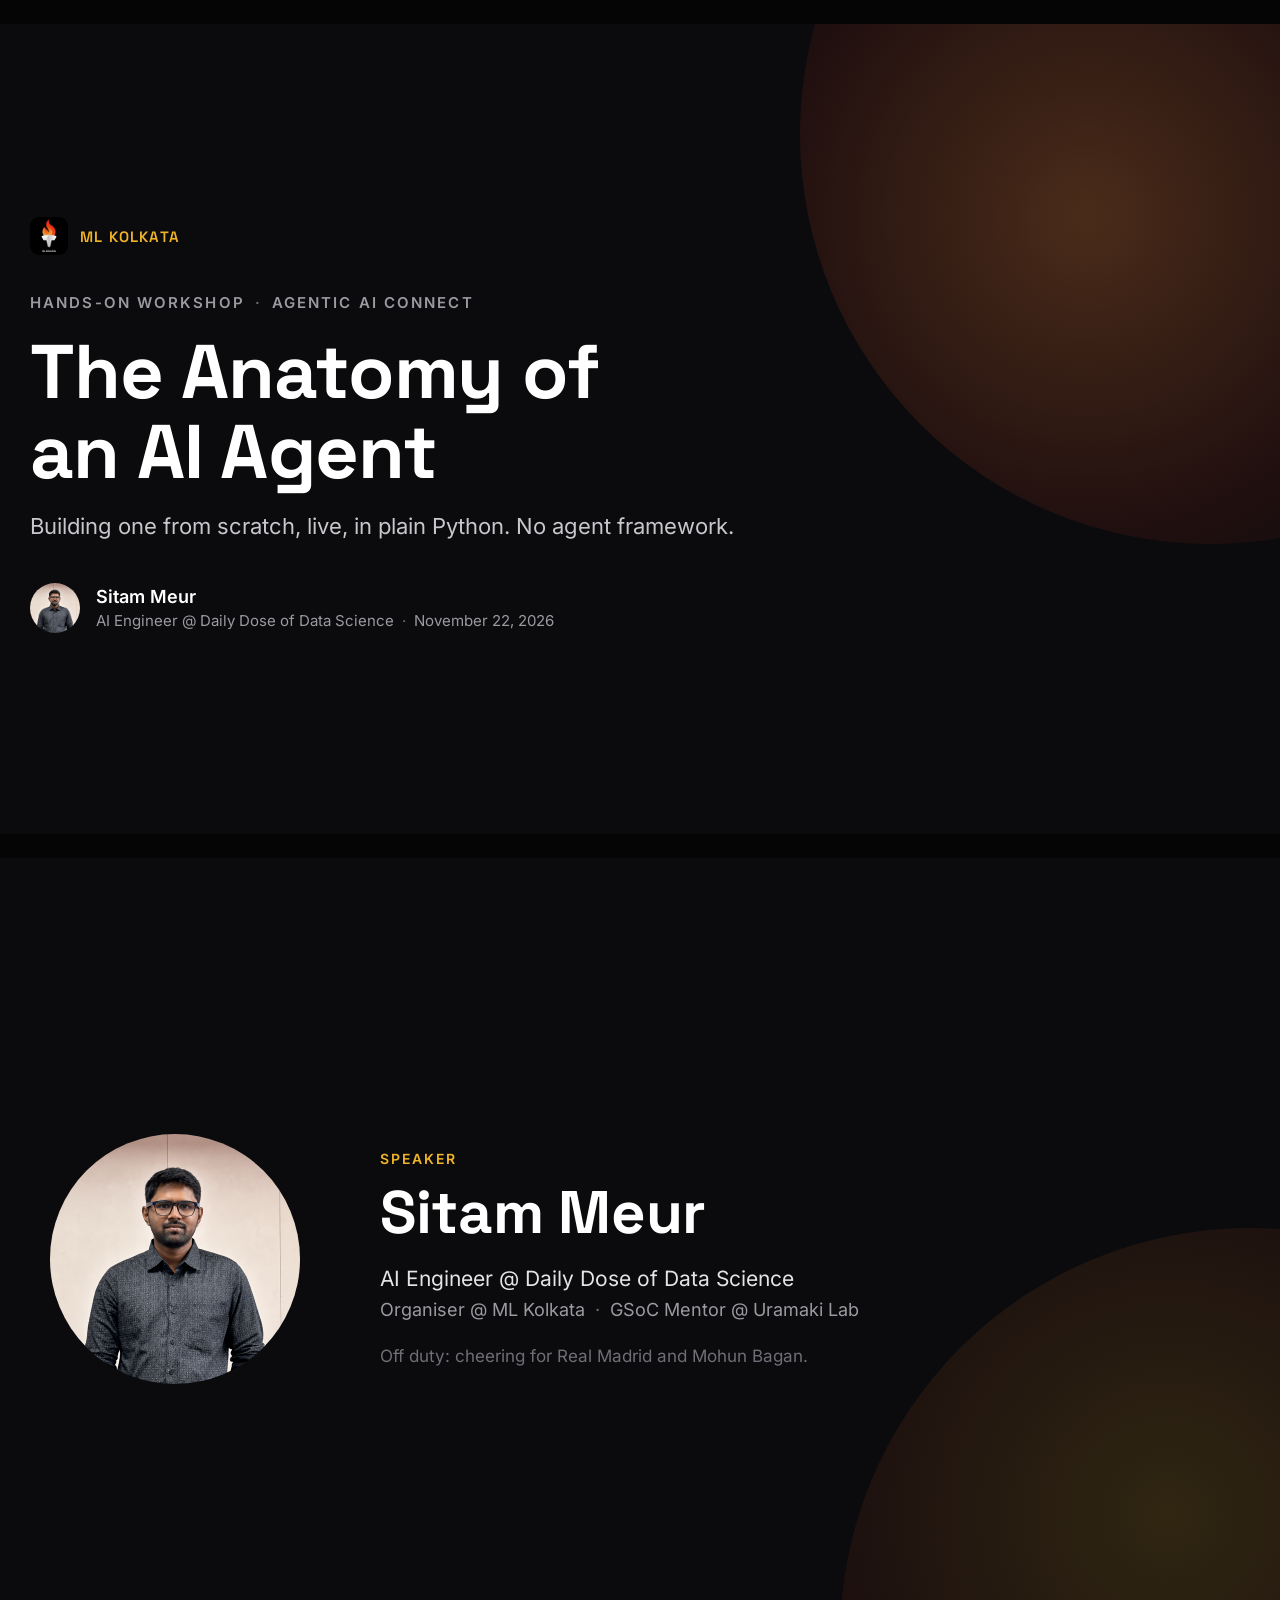
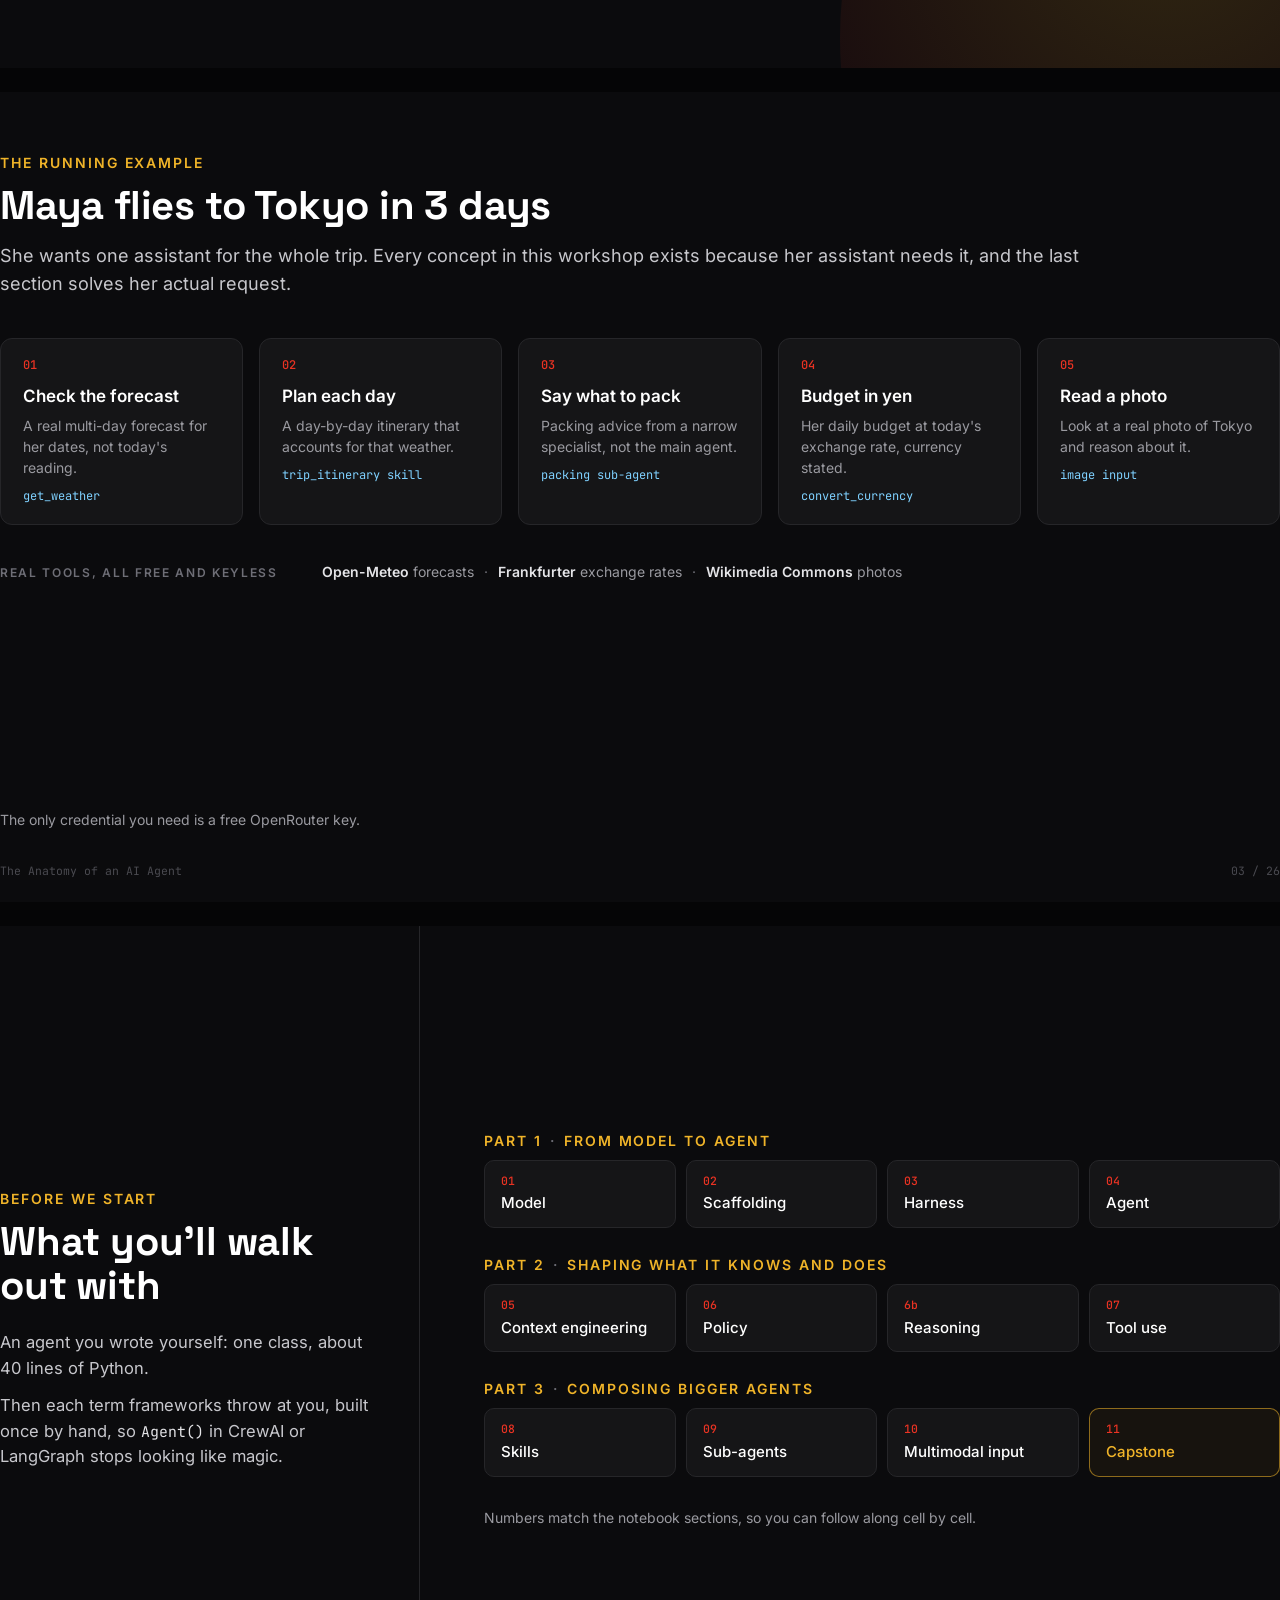
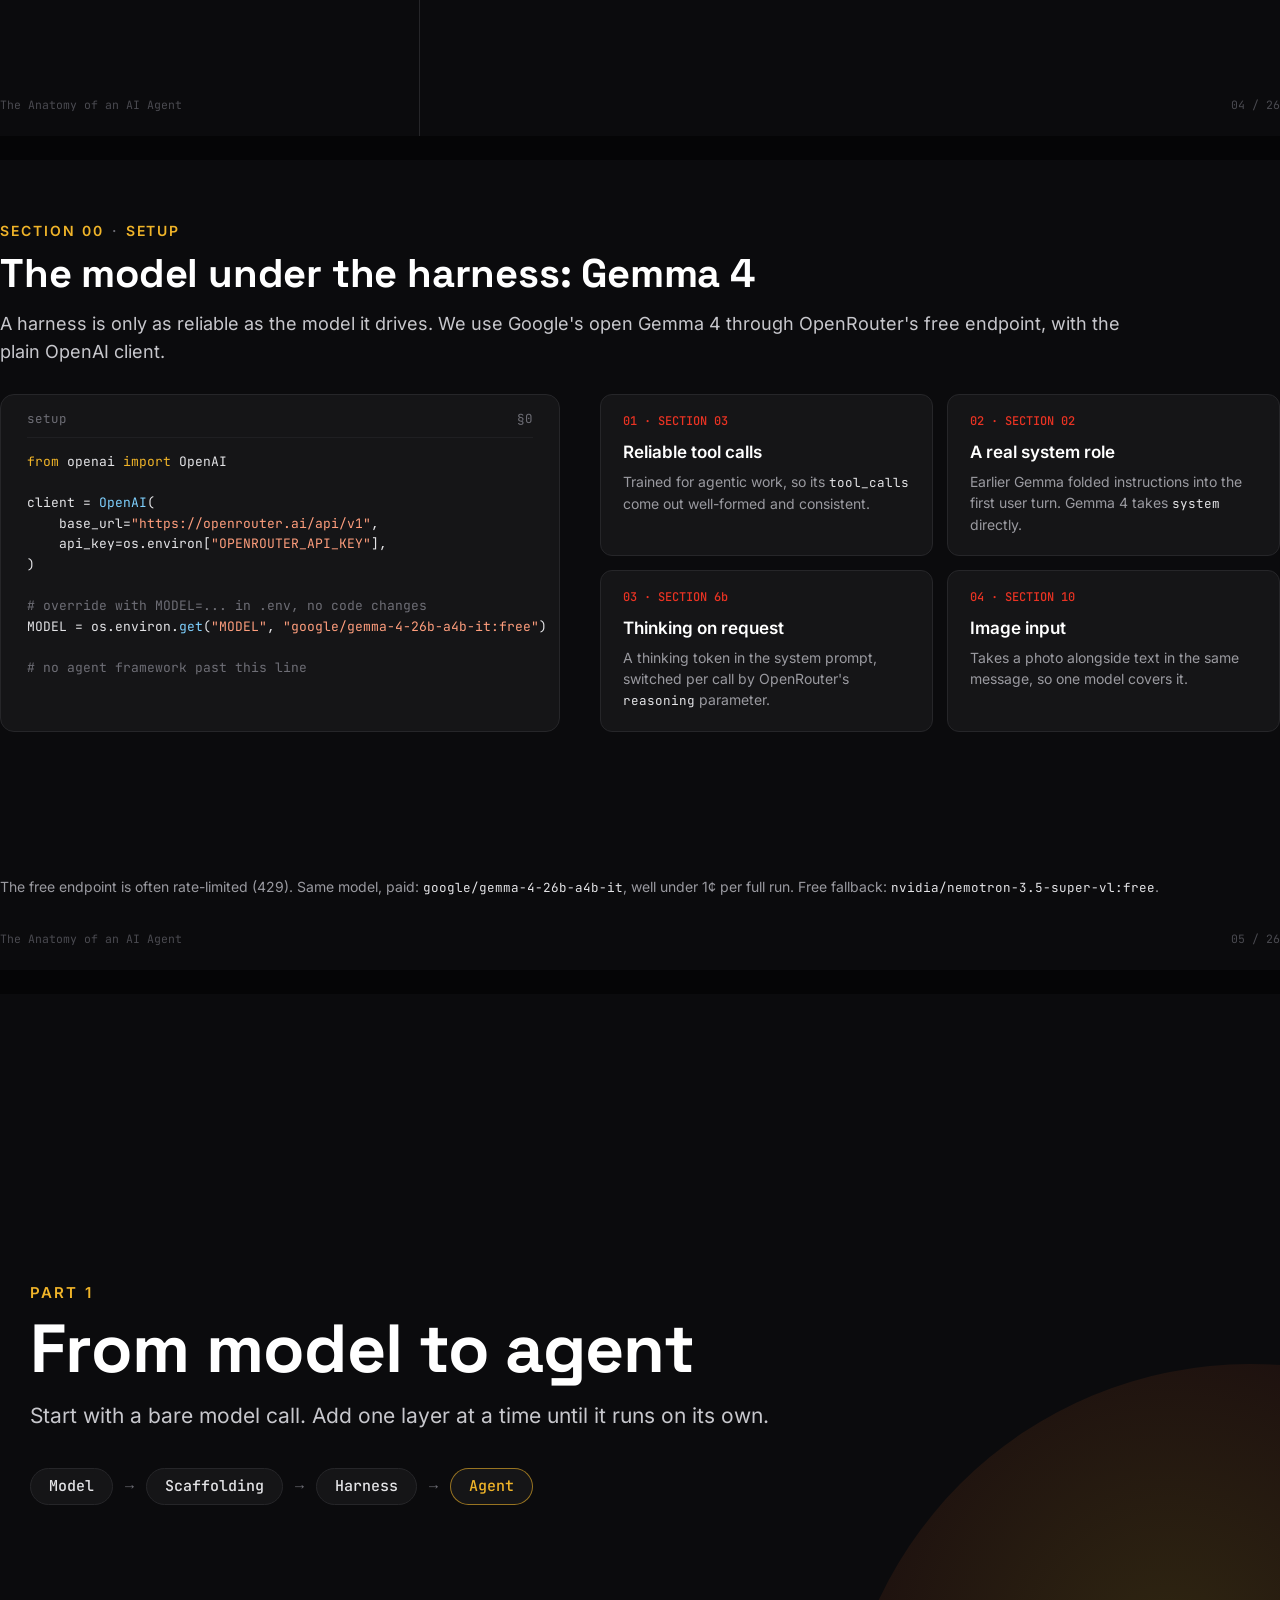
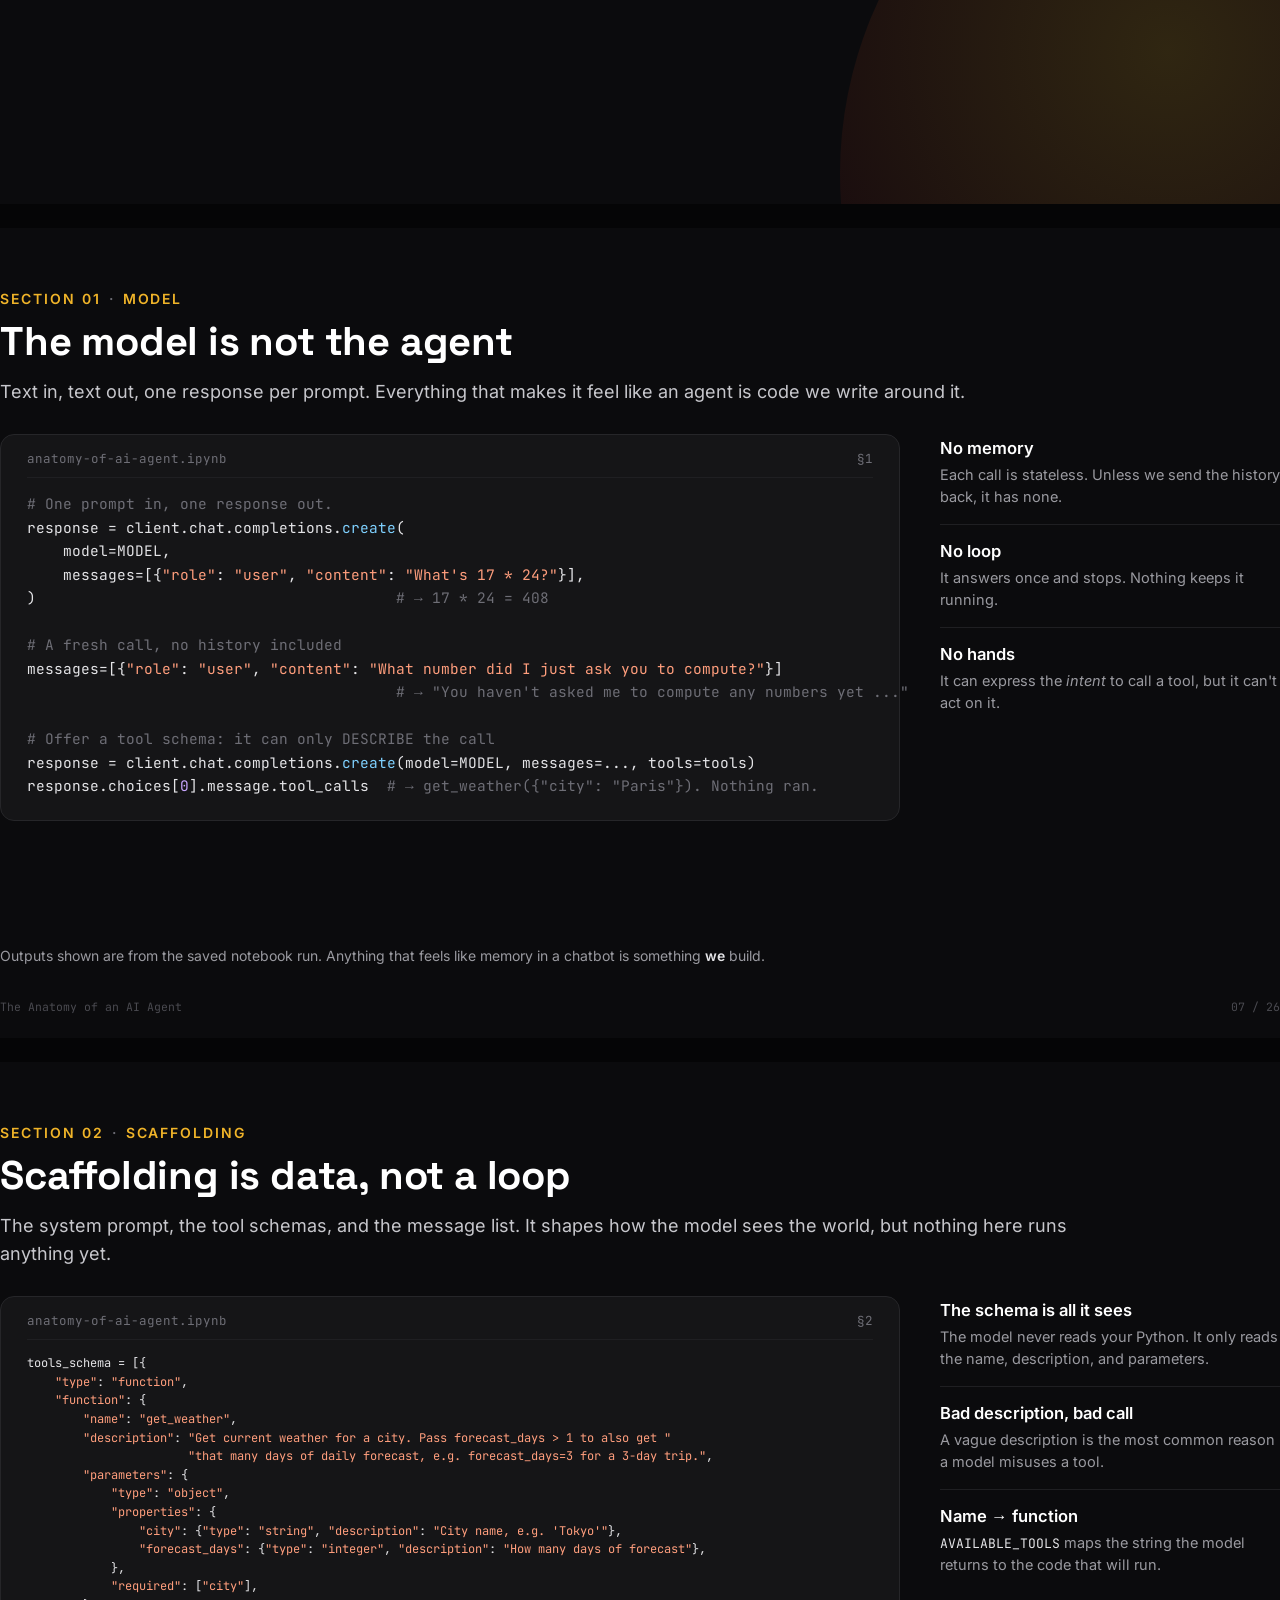
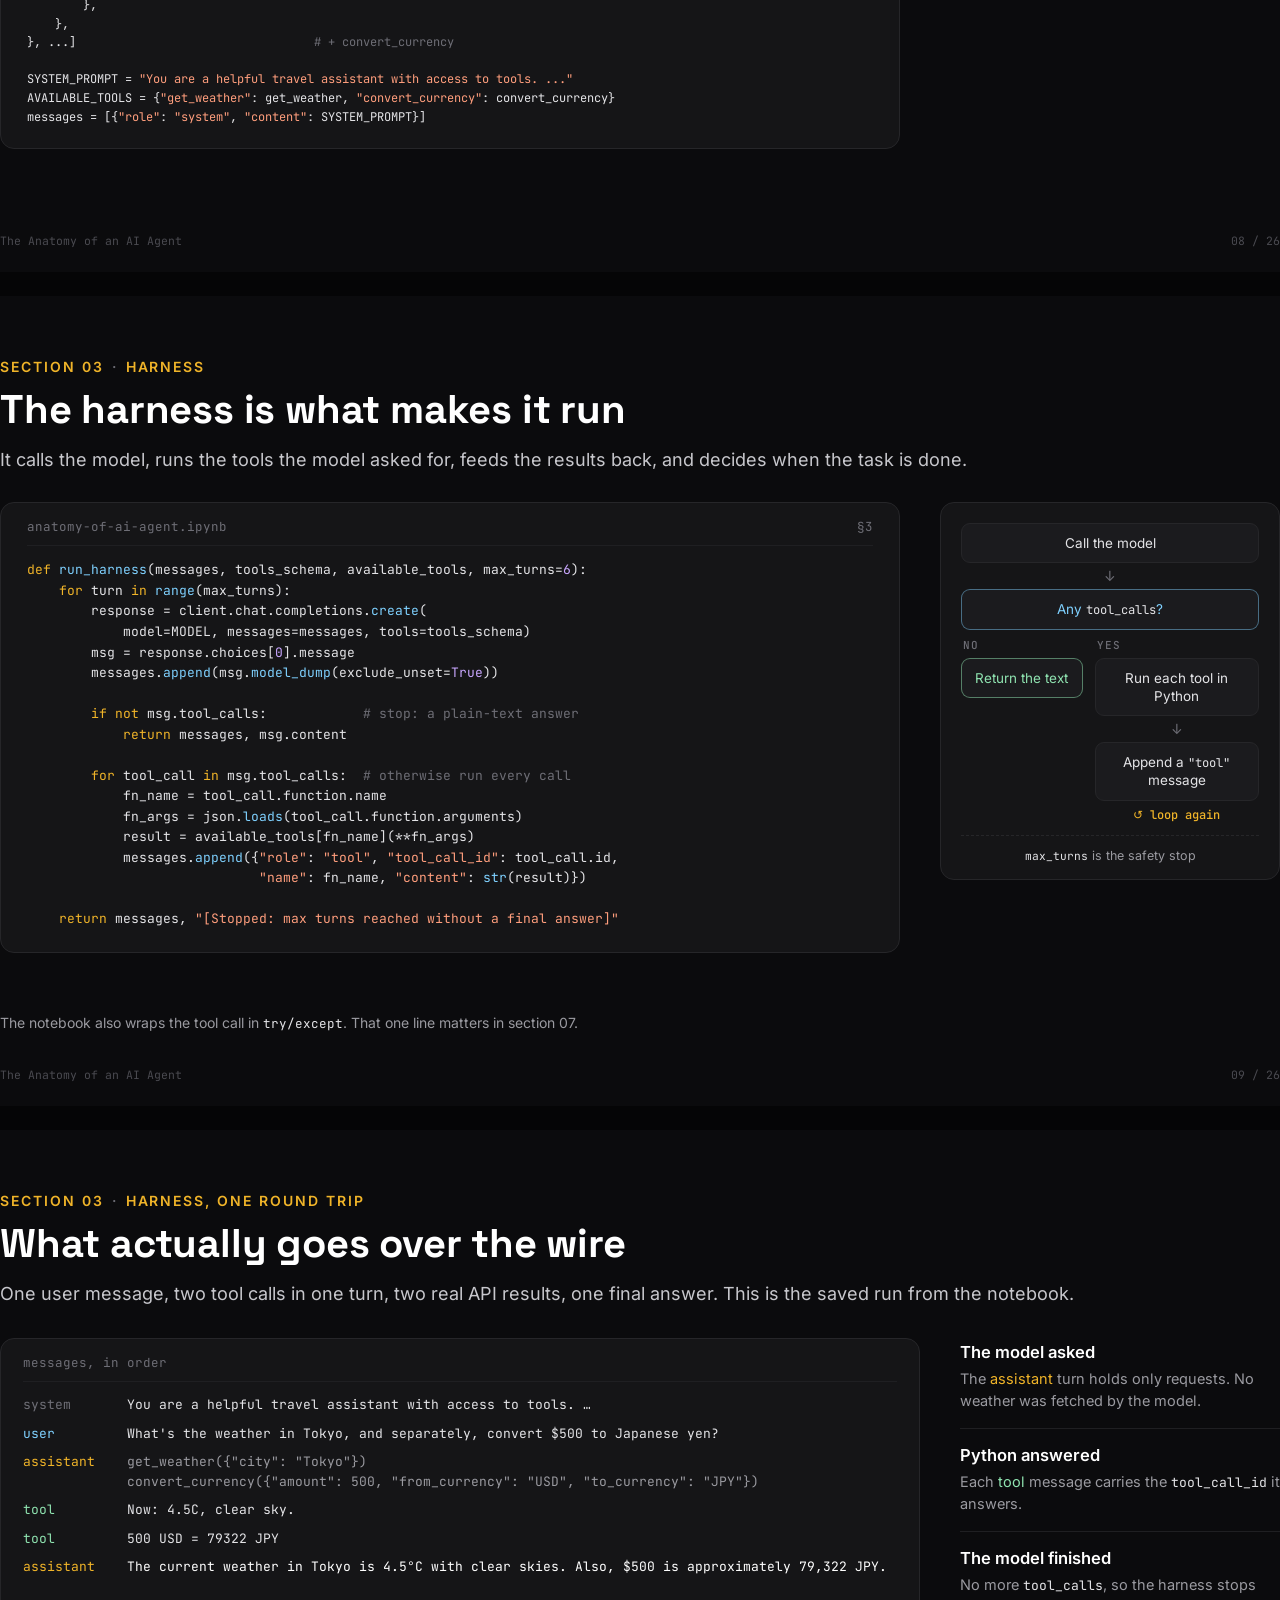
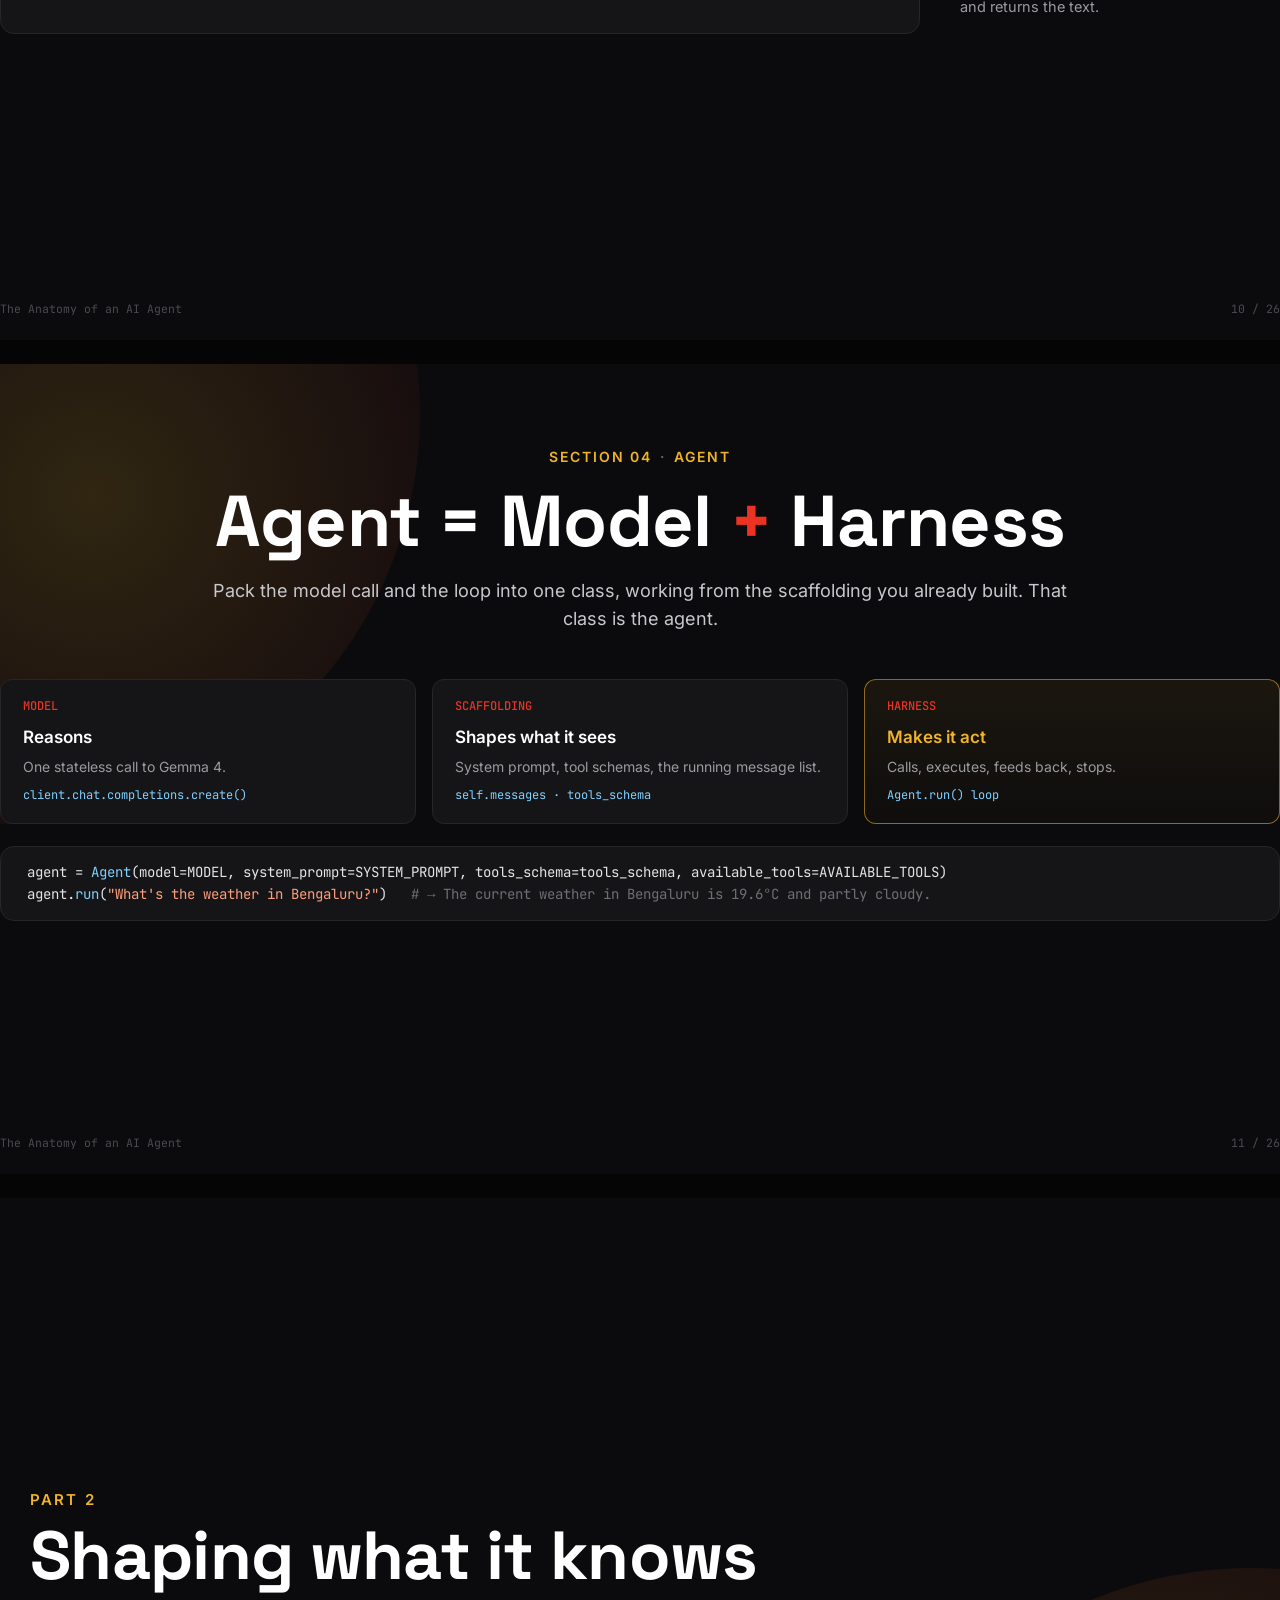
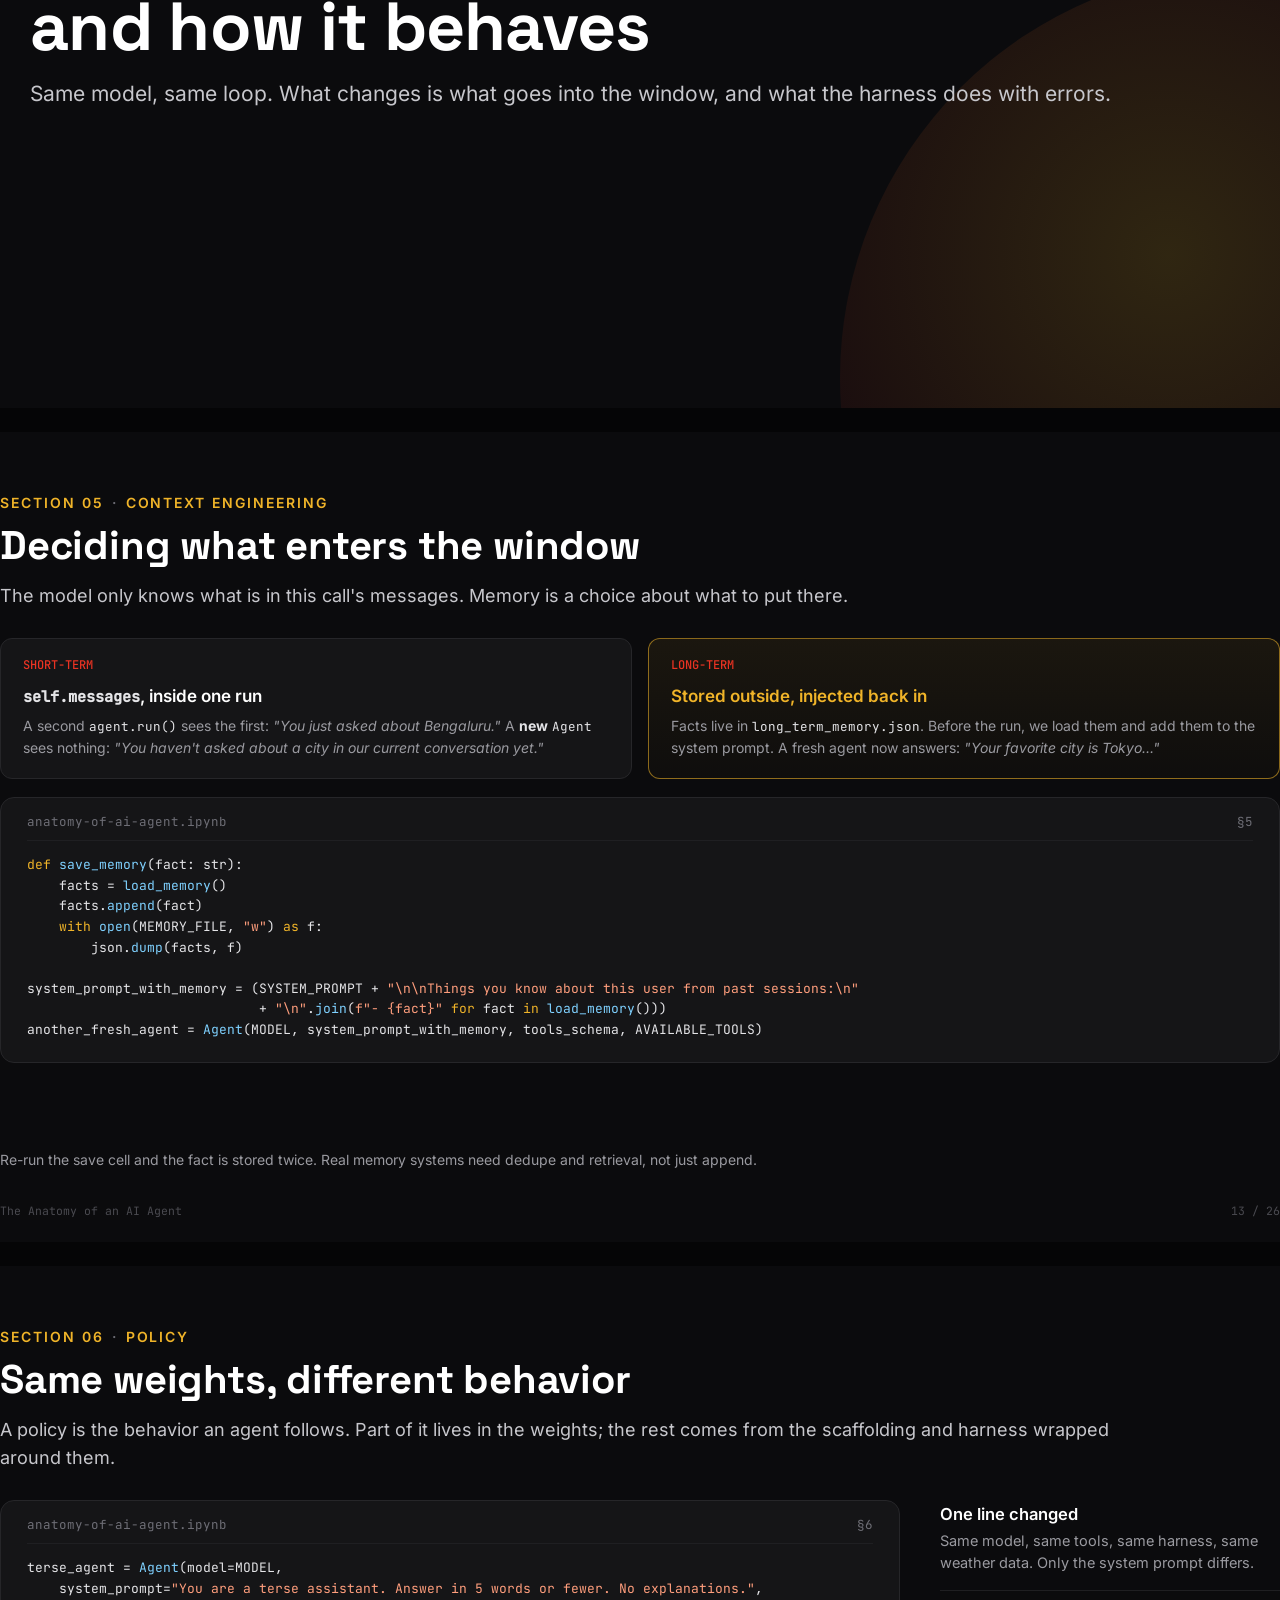
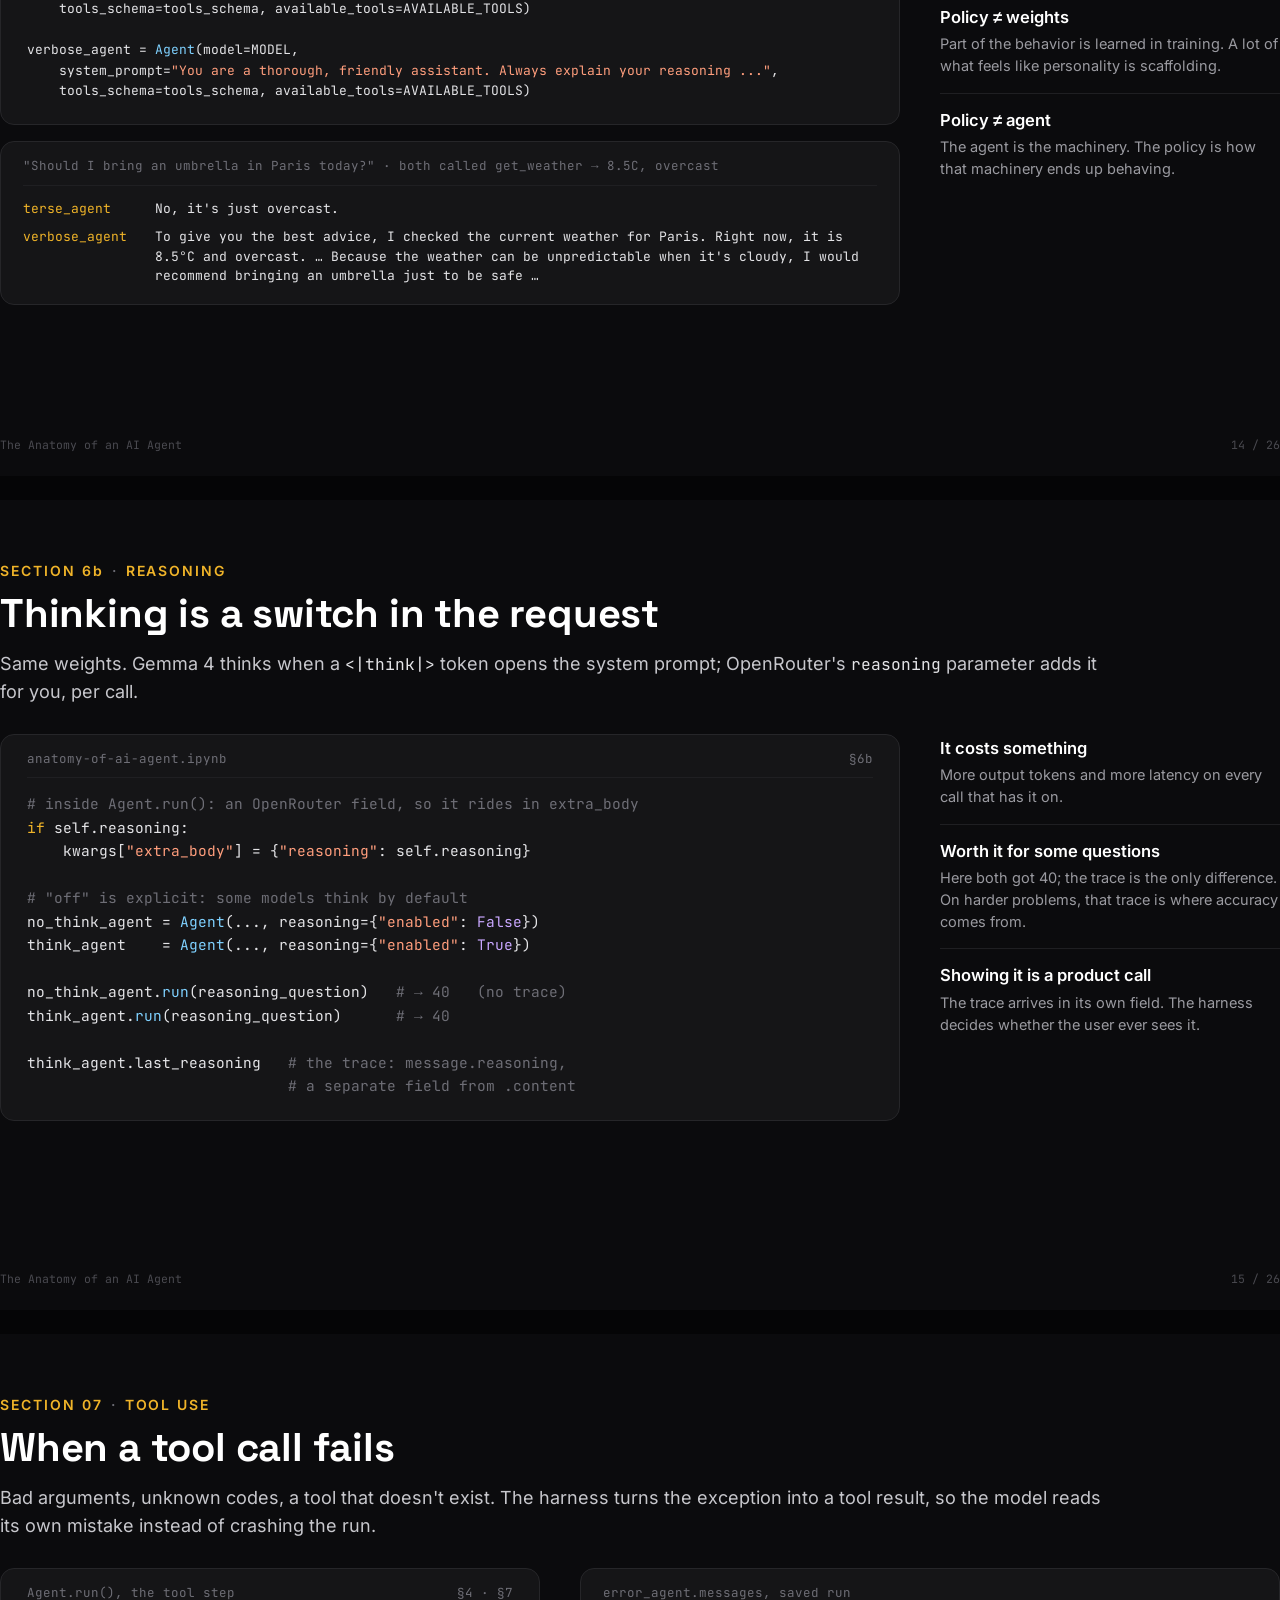
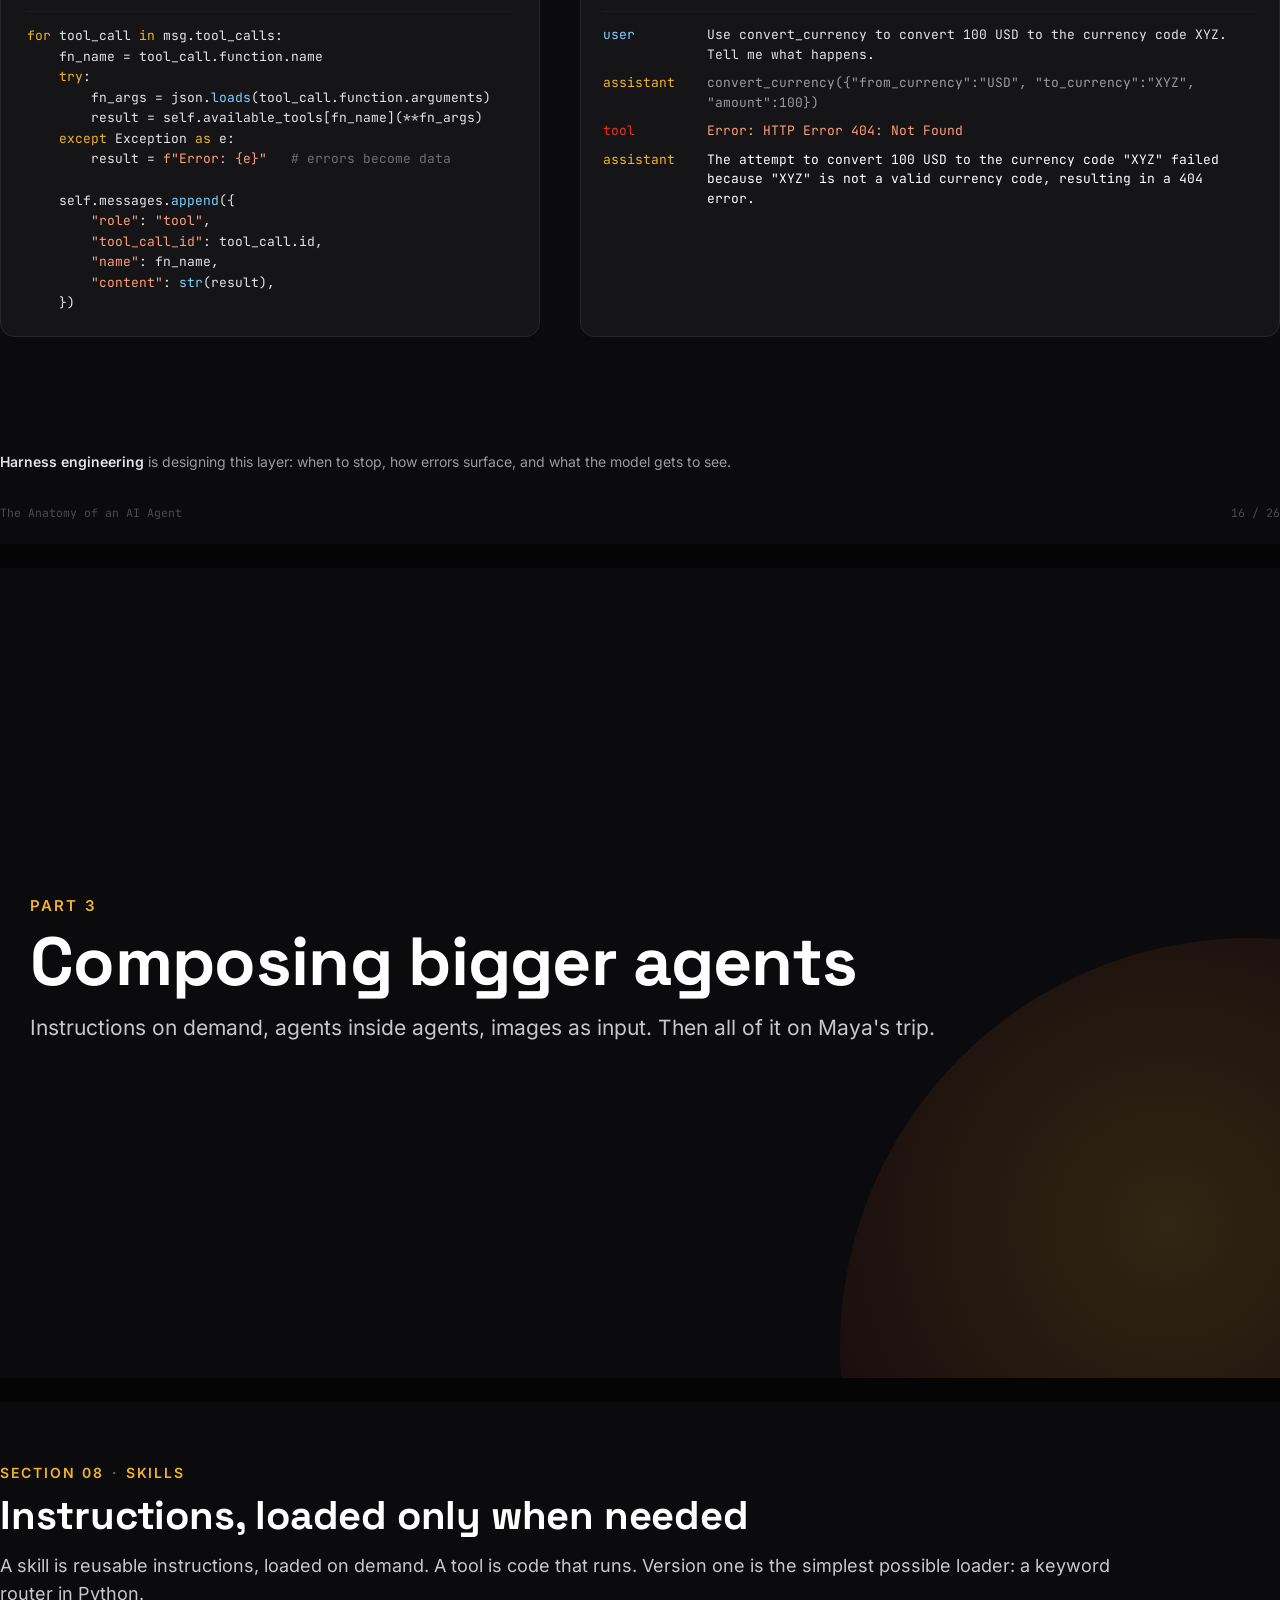
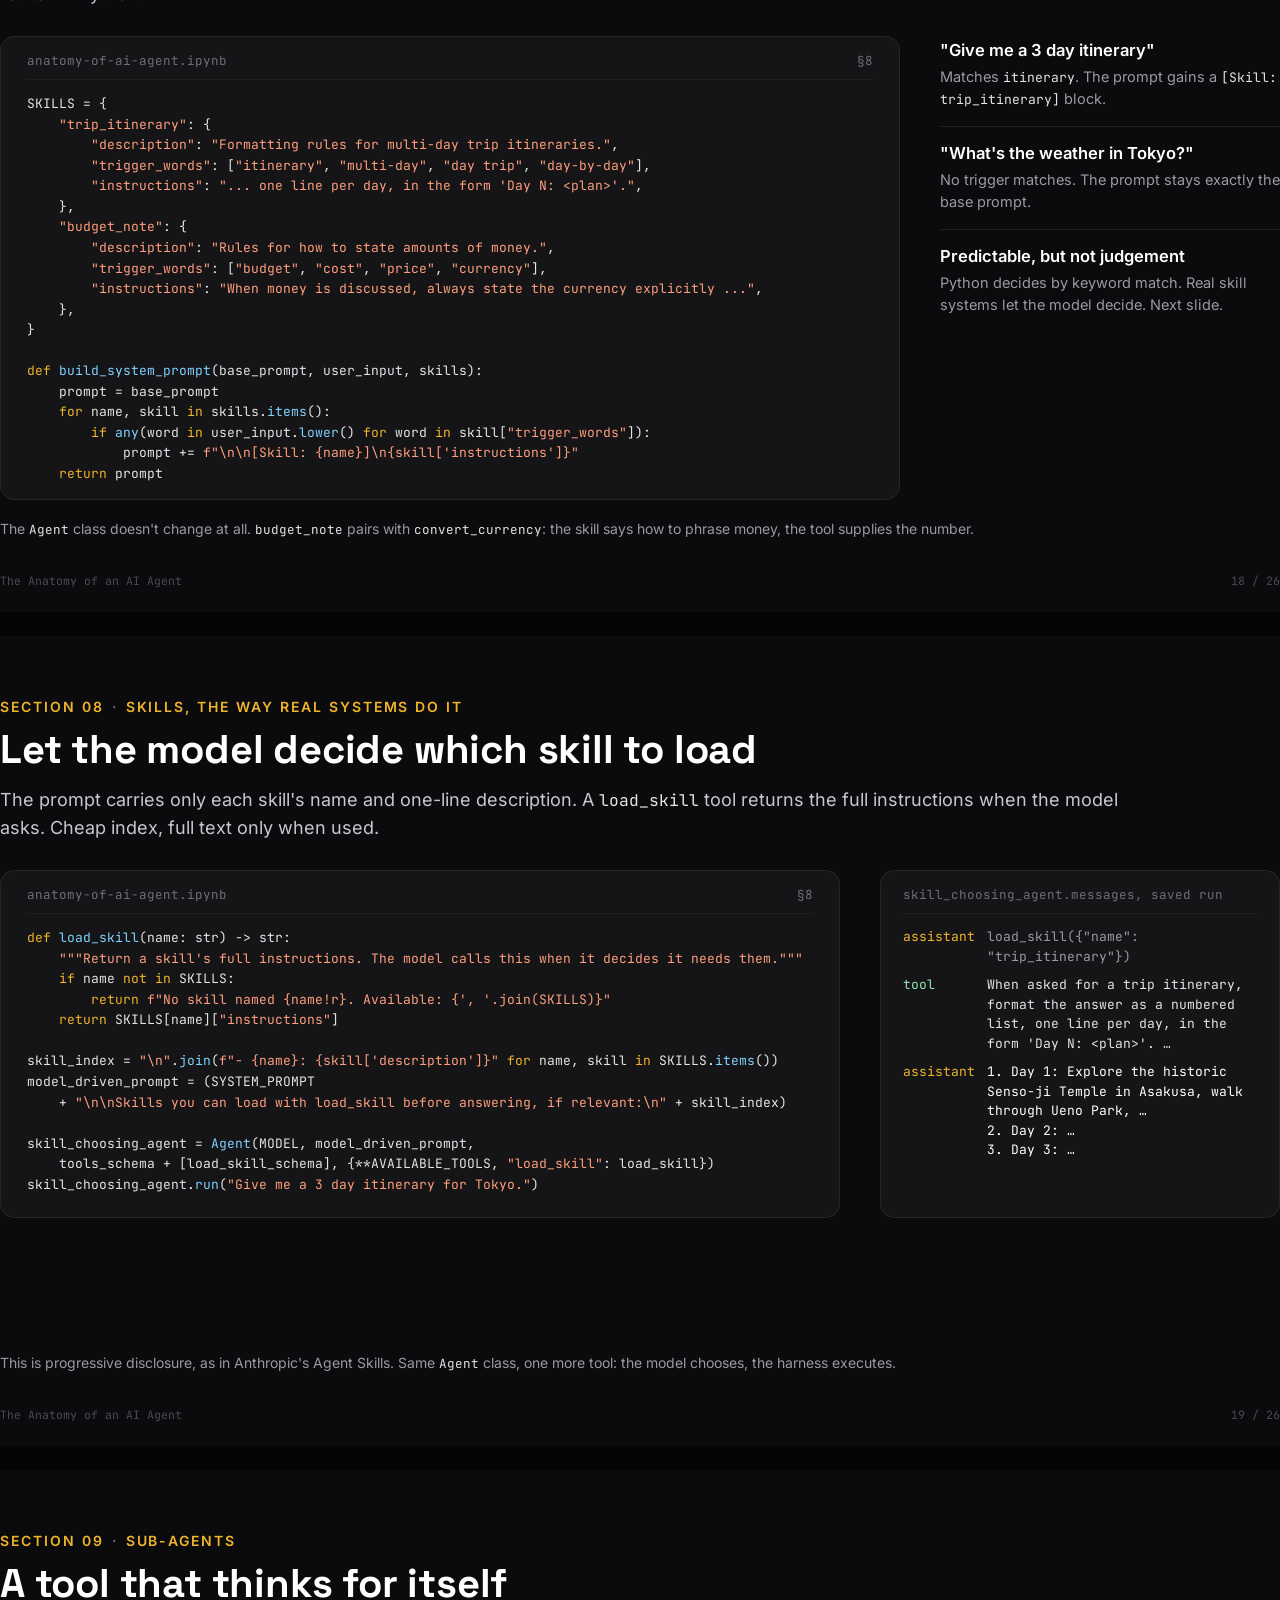
==== commit d9b3b18a: "minor url fixes" ====
--- a/slides/index.html
+++ b/slides/index.html
@@ -21,7 +21,7 @@
     <img src="assets/speaker.png" alt="" style="width:50px;height:50px;border-radius:50%;object-fit:cover">
     <div>
       <div style="font:600 18px/1.3 Inter;color:var(--text)">Sitam Meur</div>
-      <div style="font-size:15px;color:var(--muted);margin-top:3px">AI Engineer @ Daily Dose of Data Science<span style="margin:0 8px;color:var(--dim)">·</span>August 8, 2026</div>
+      <div style="font-size:15px;color:var(--muted);margin-top:3px">AI Engineer @ Daily Dose of Data Science<span style="margin:0 8px;color:var(--dim)">·</span>November 22, 2026</div>
     </div>
   </div>
 </section>
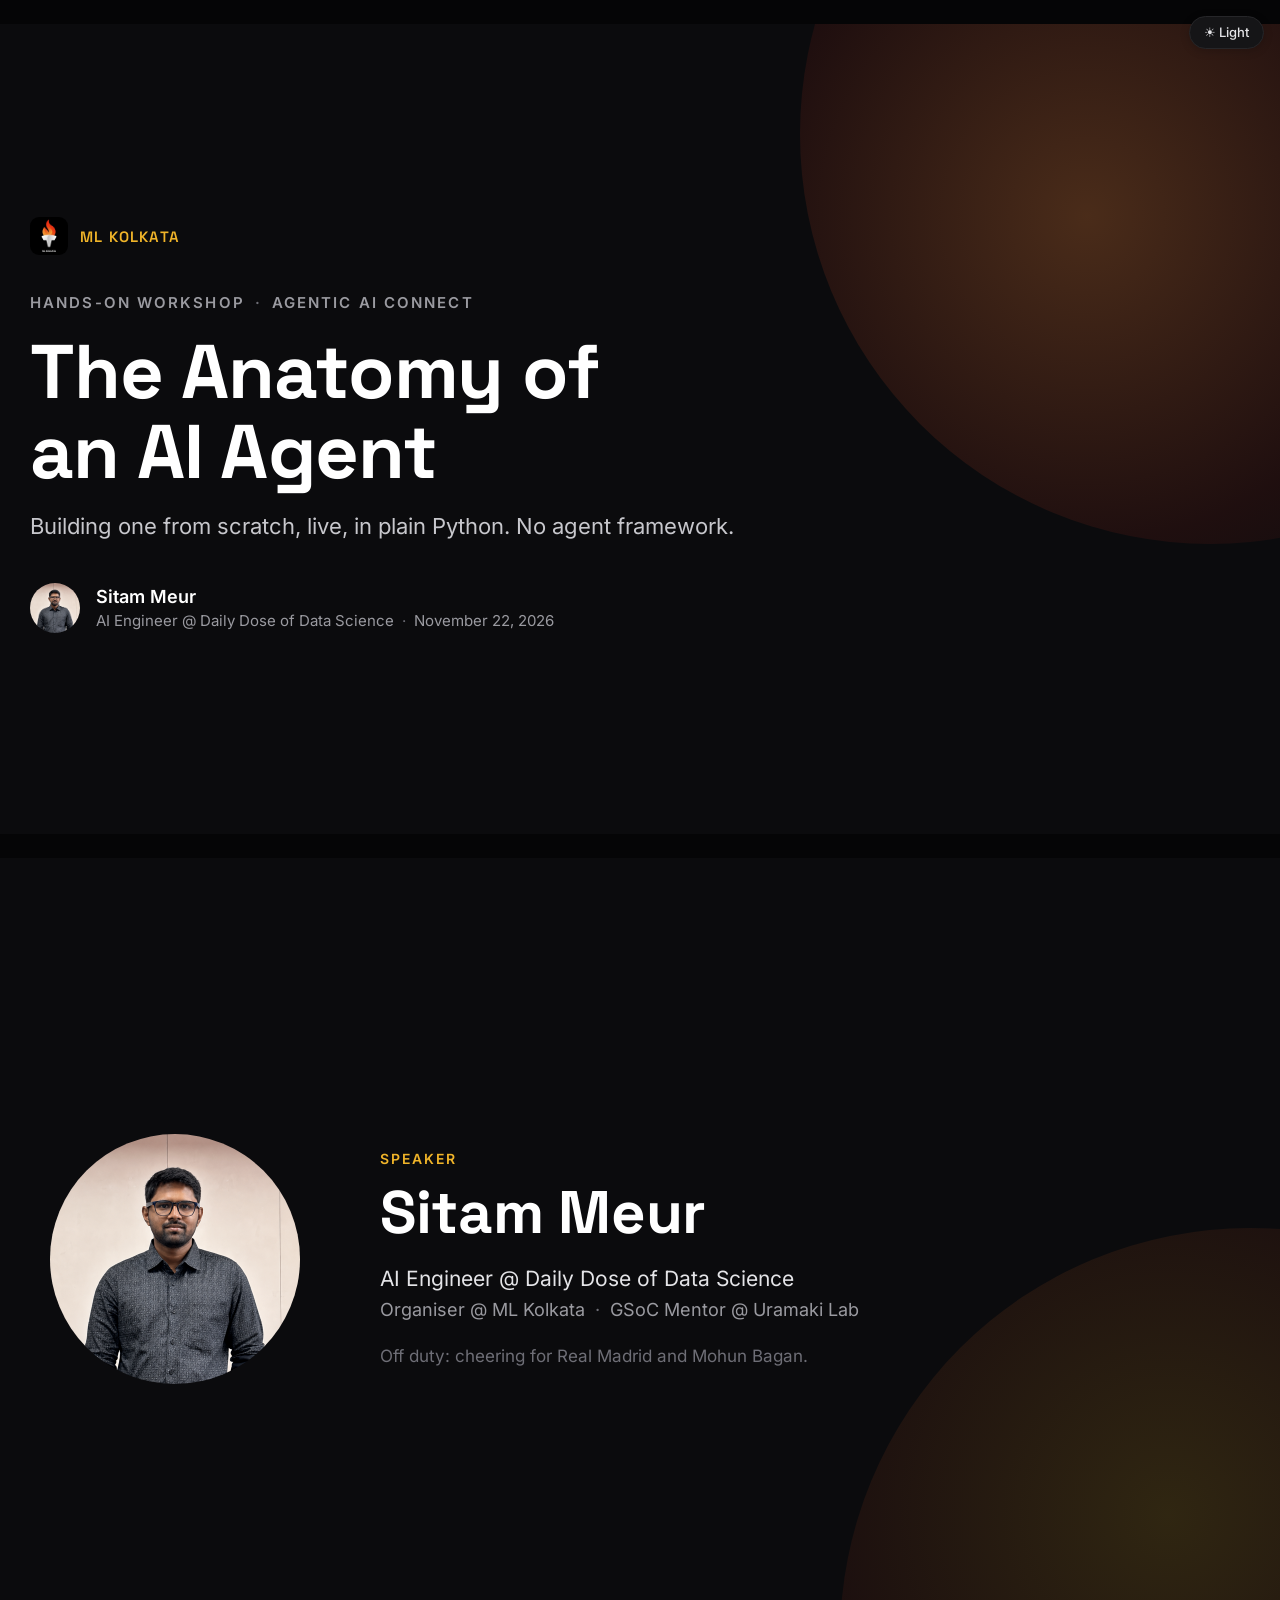
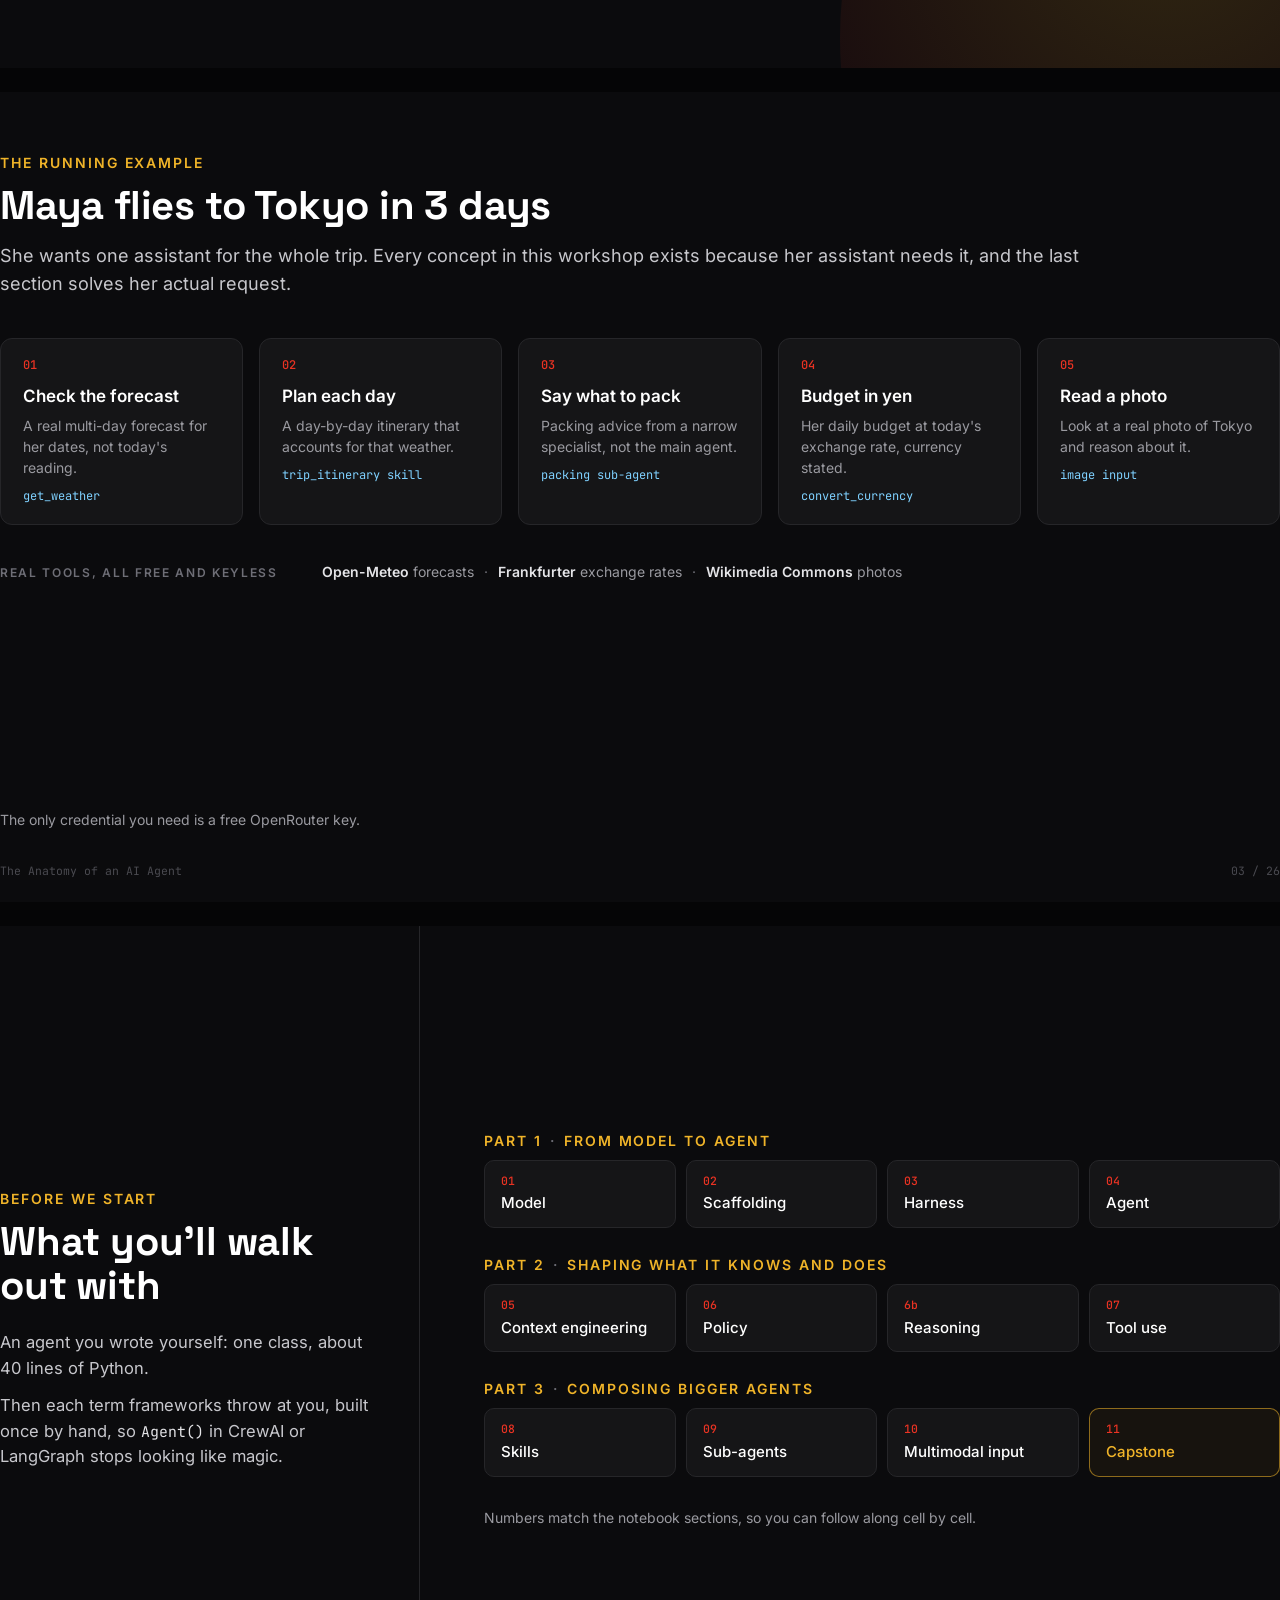
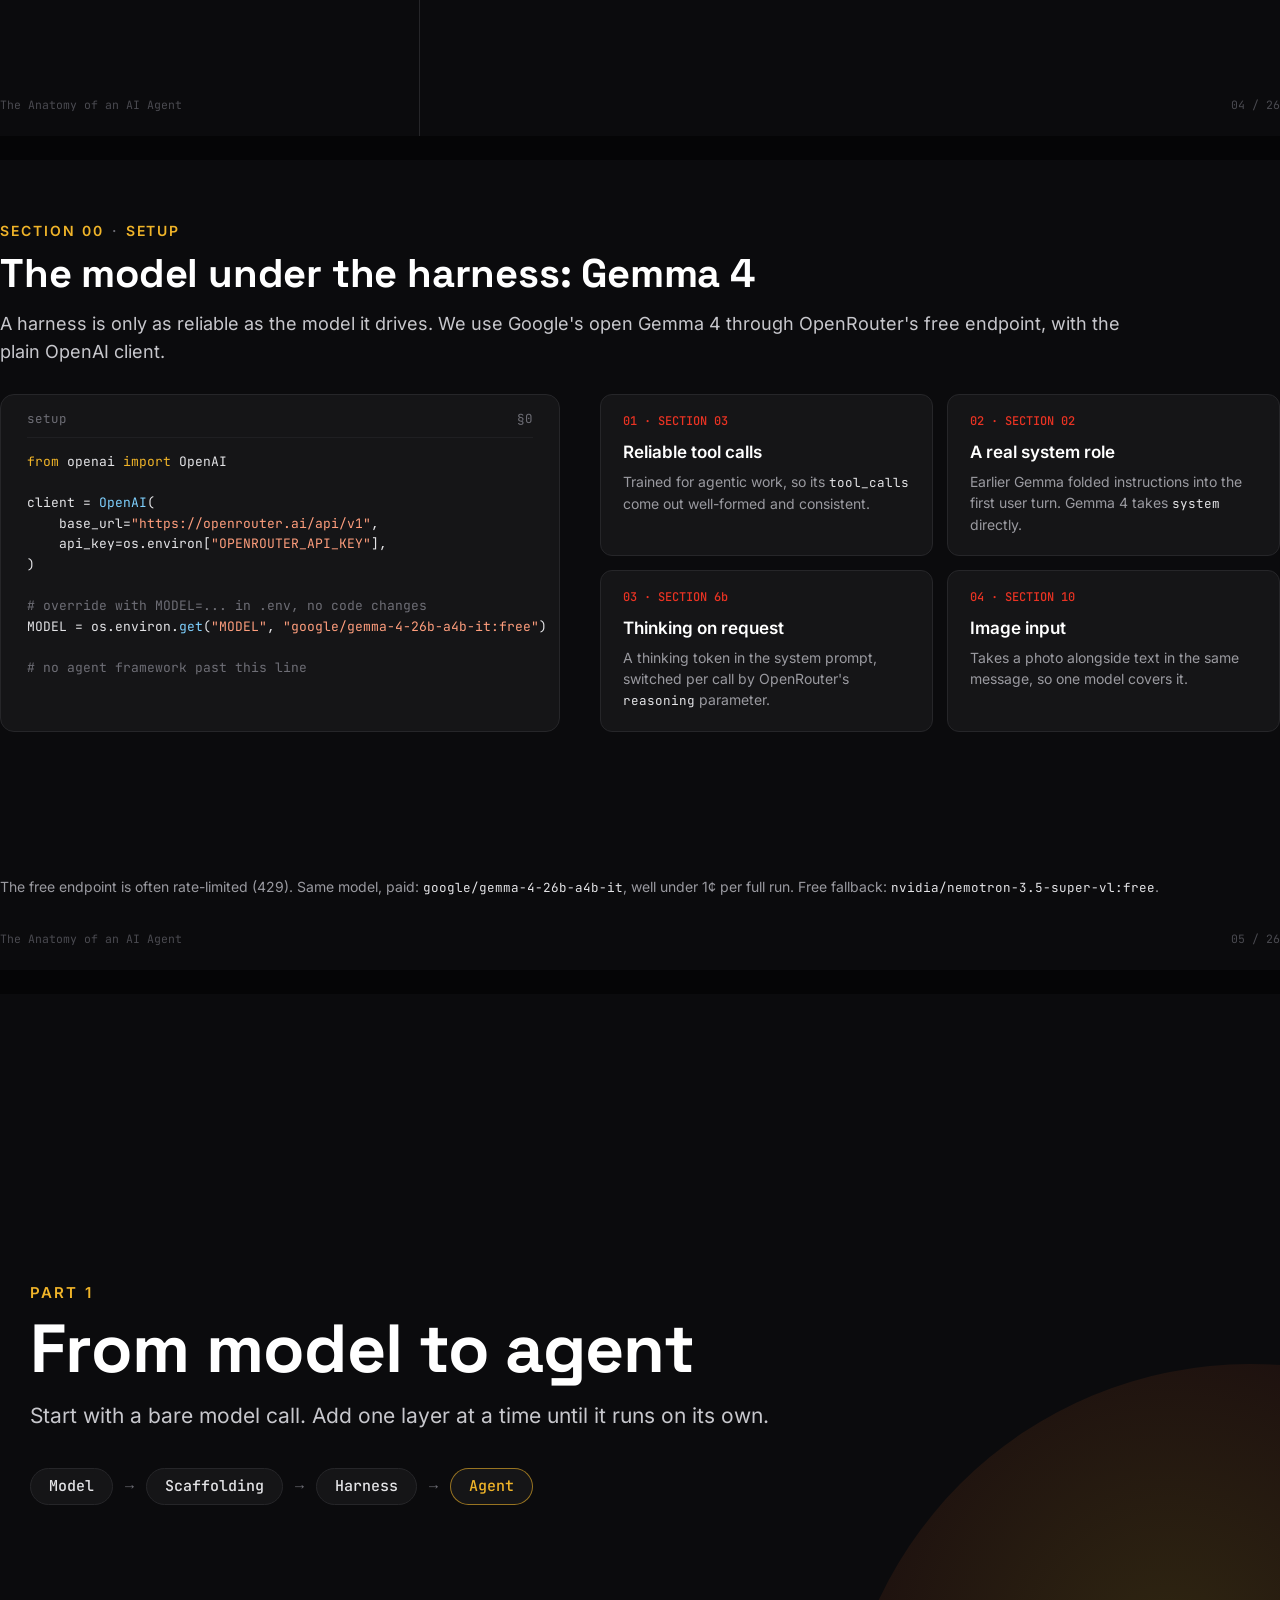
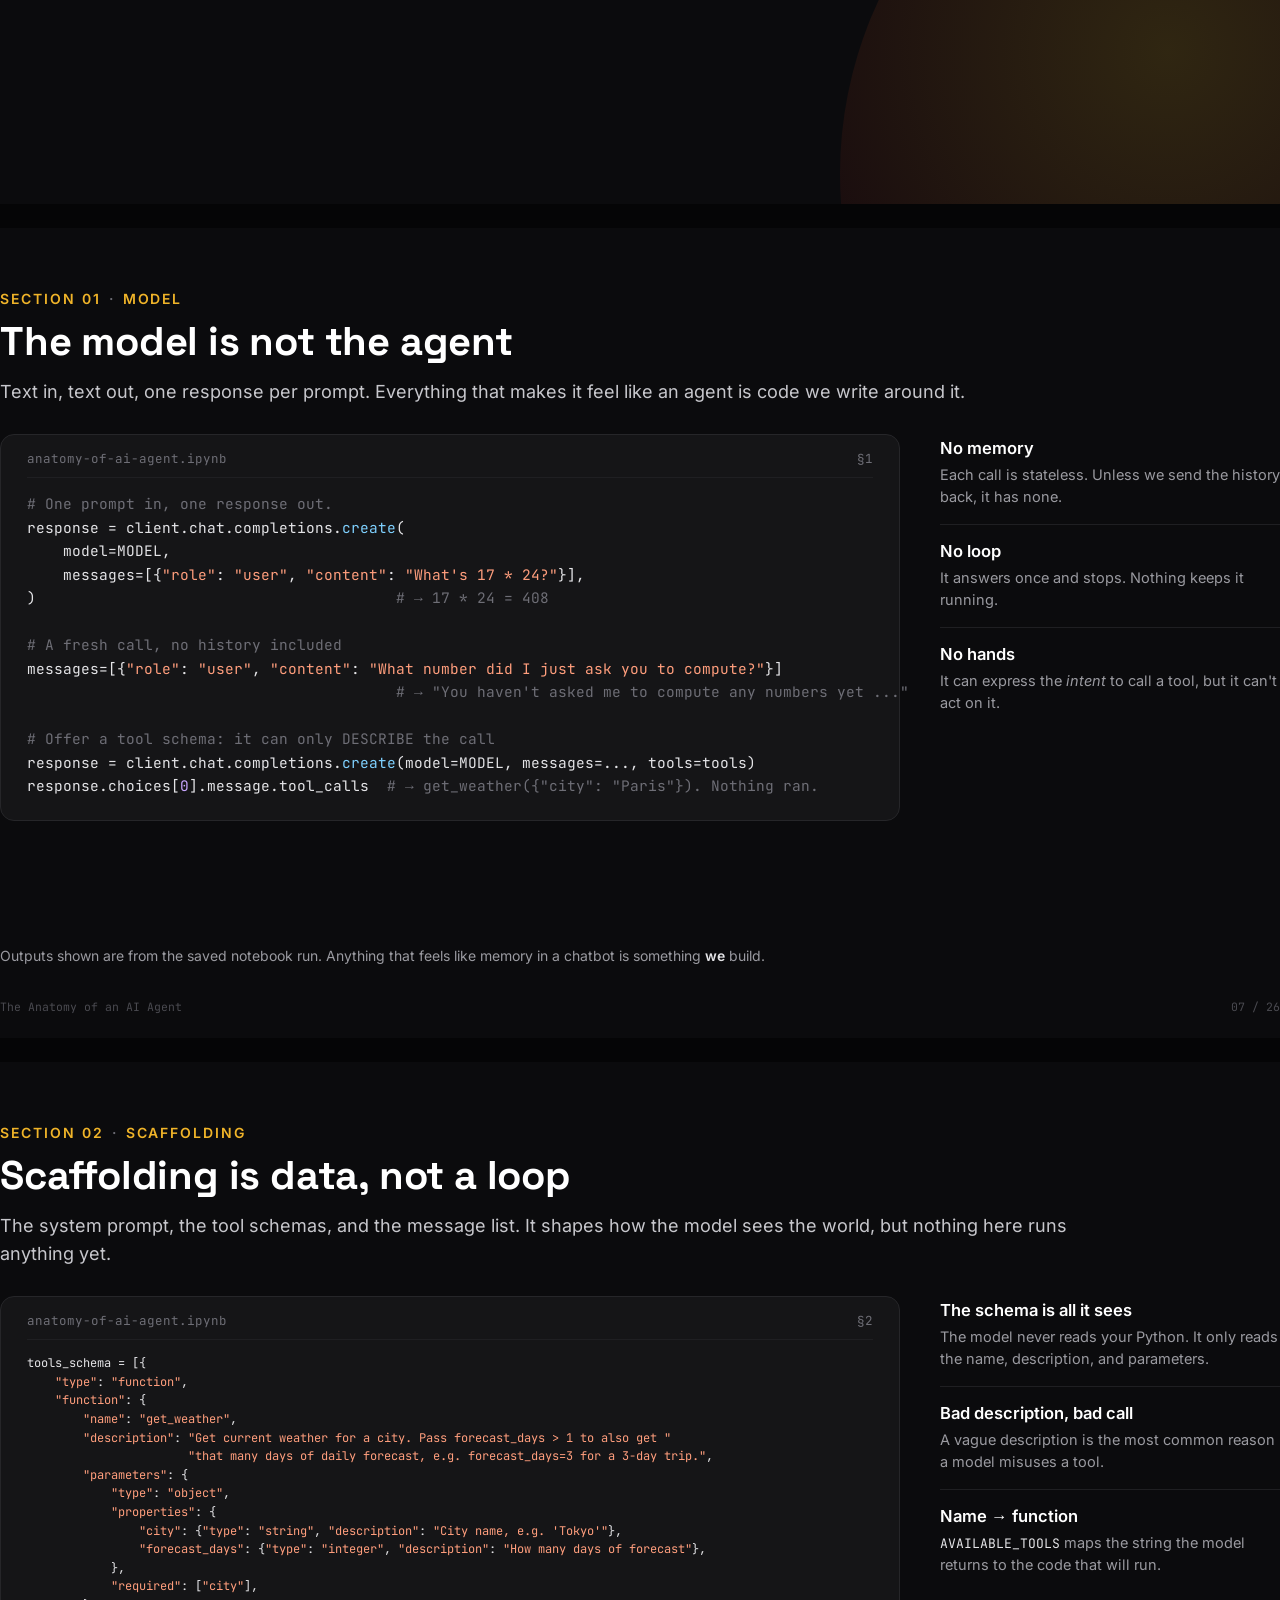
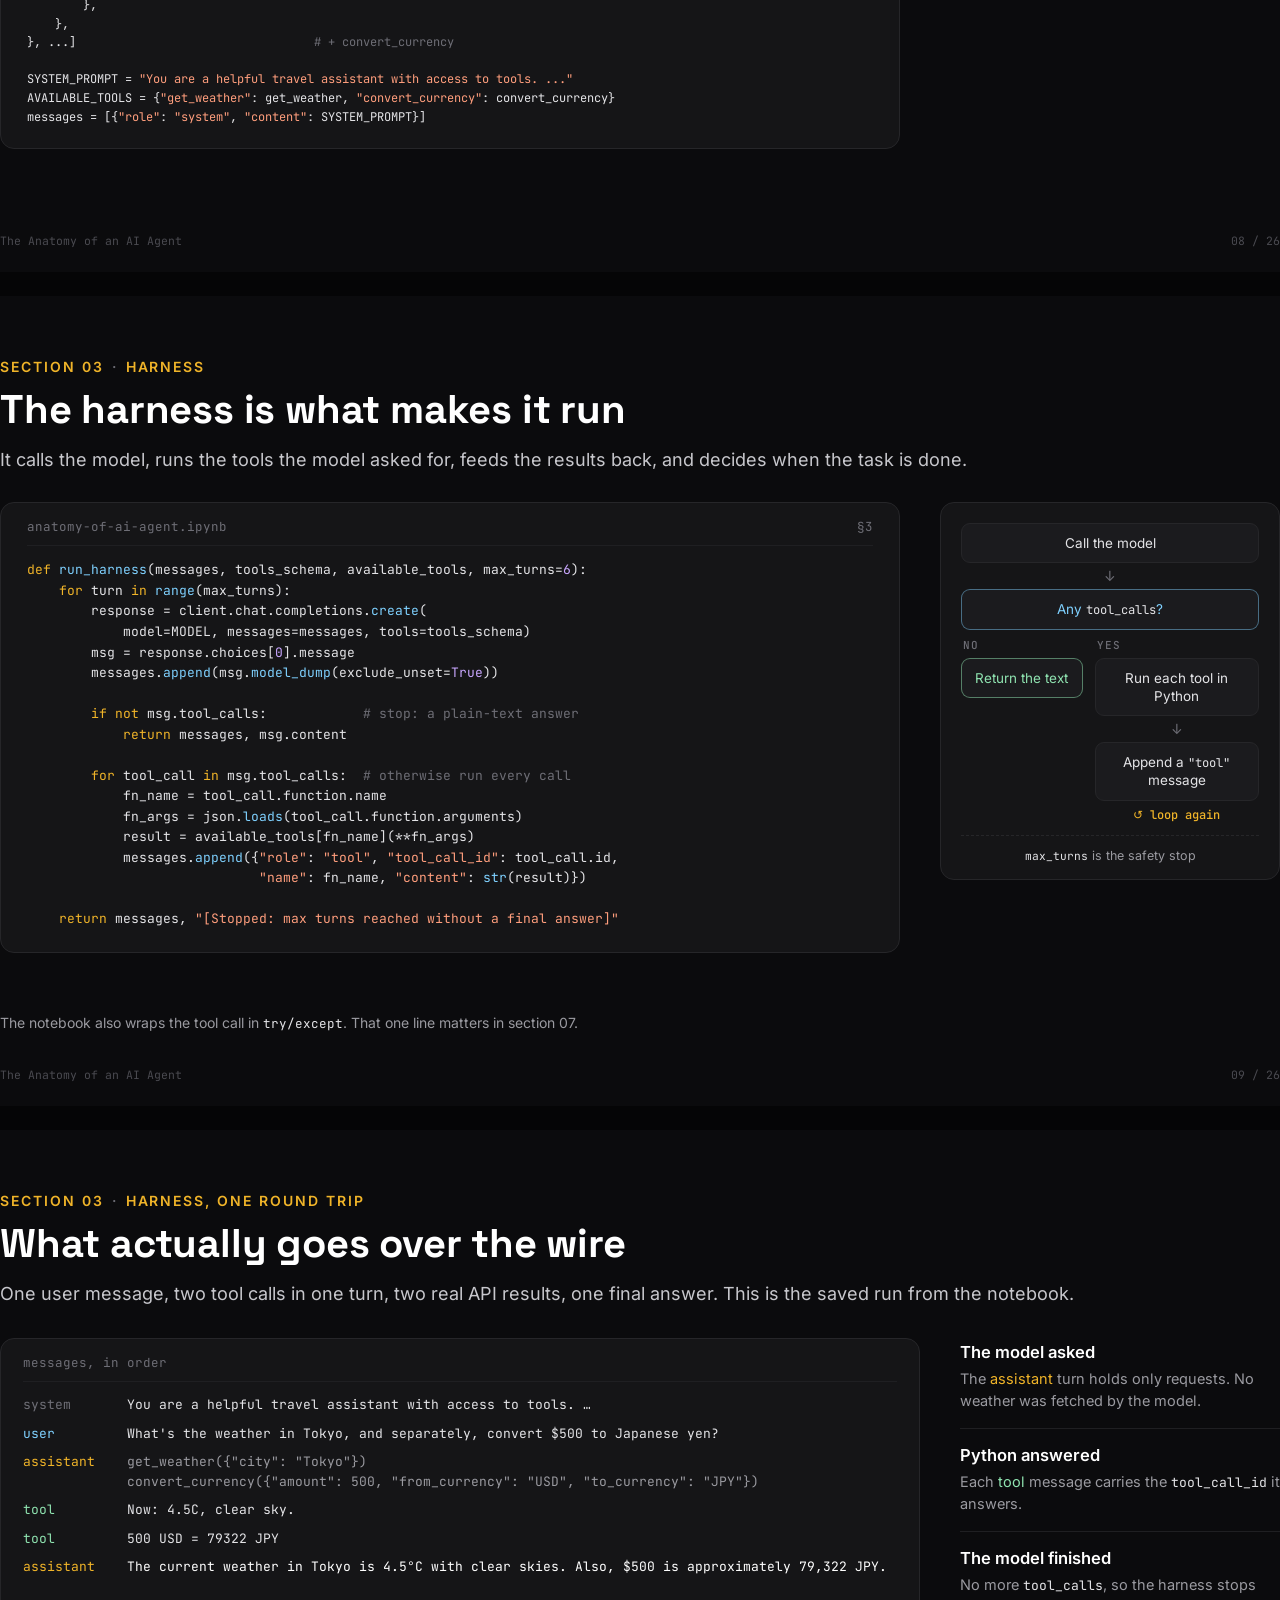
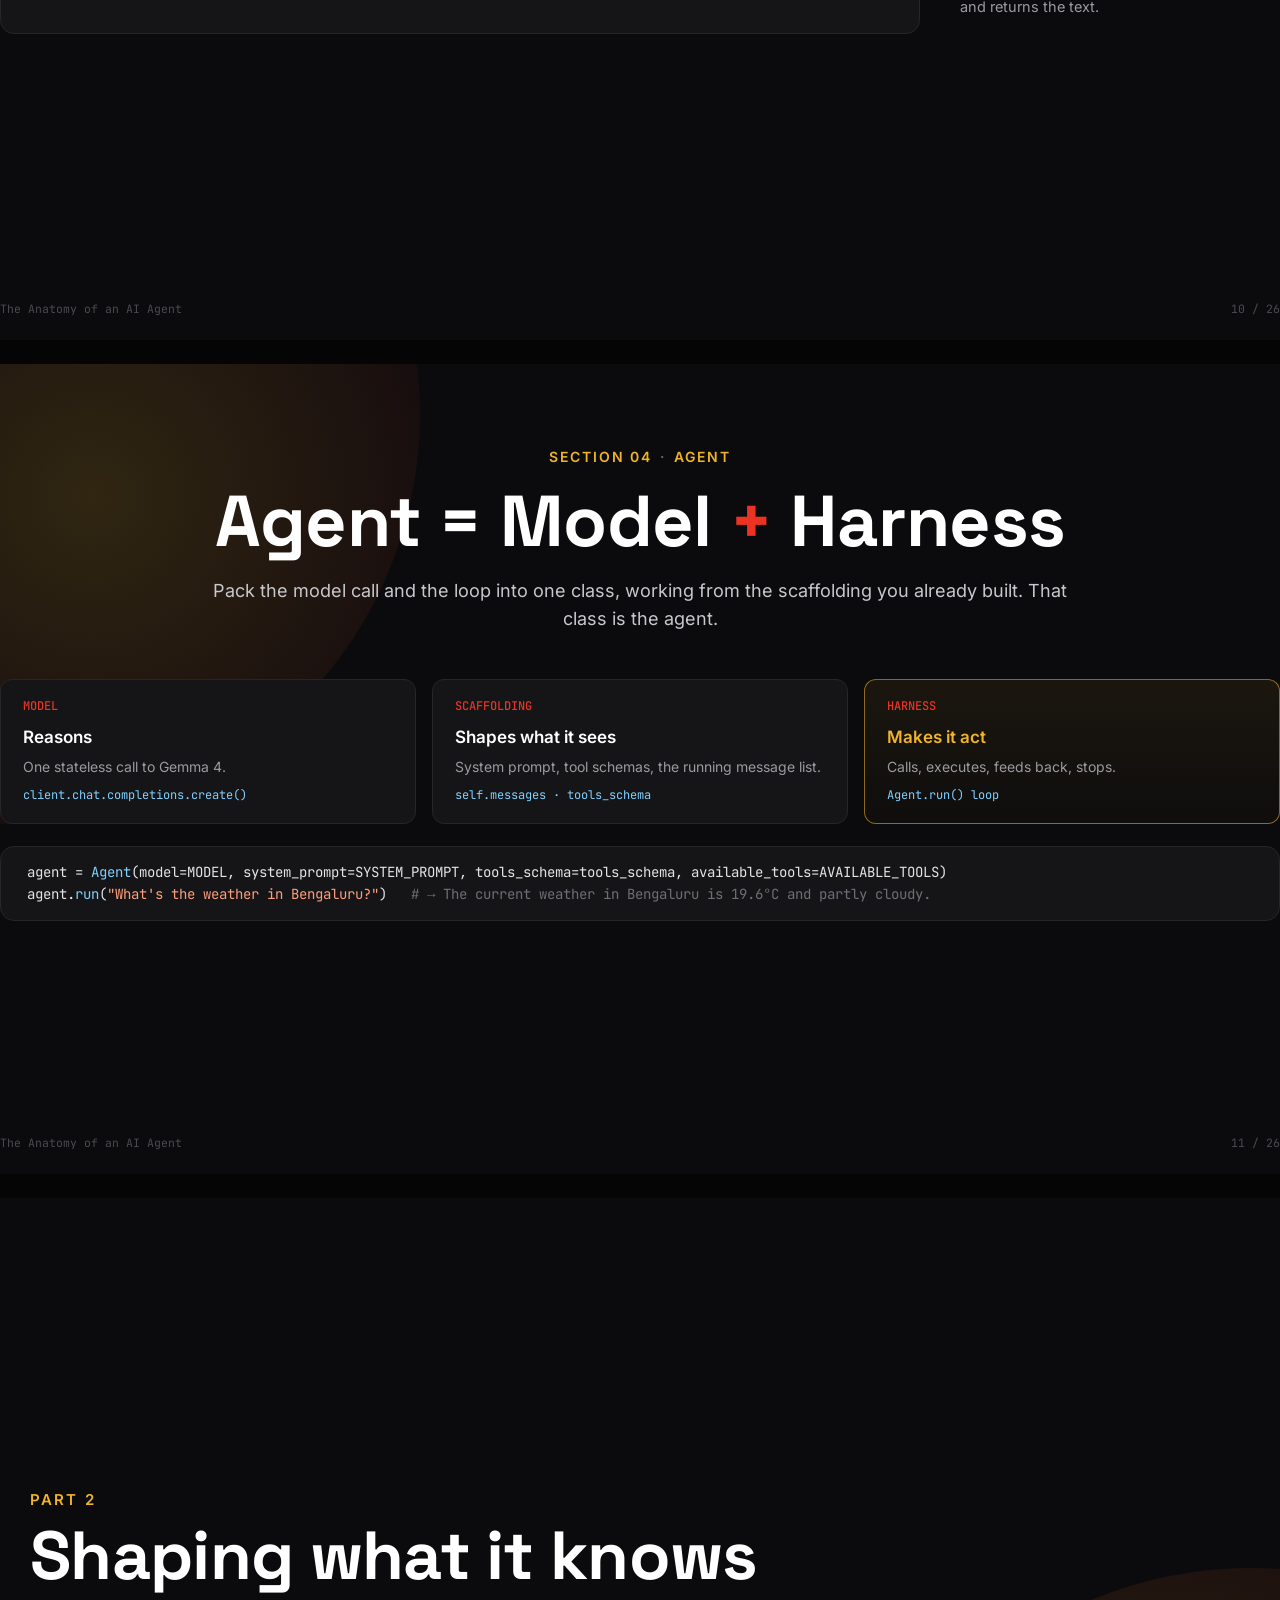
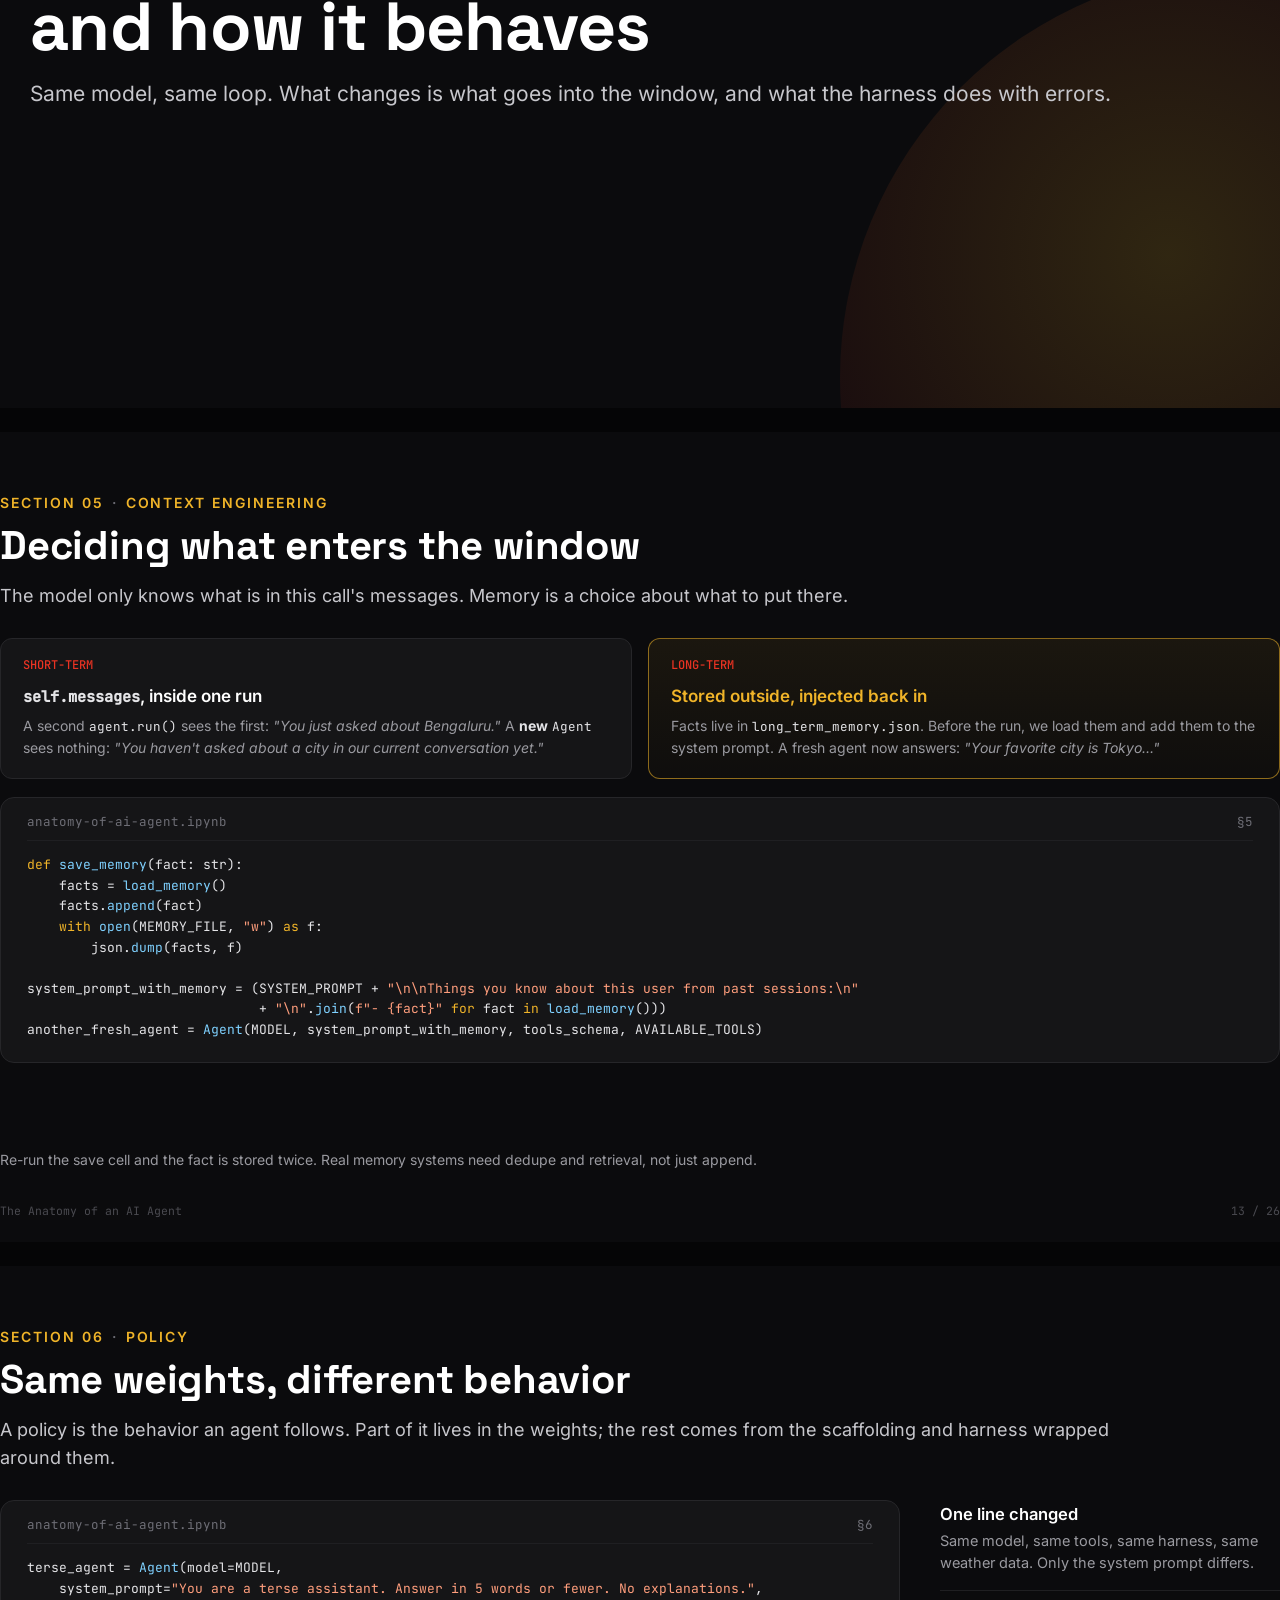
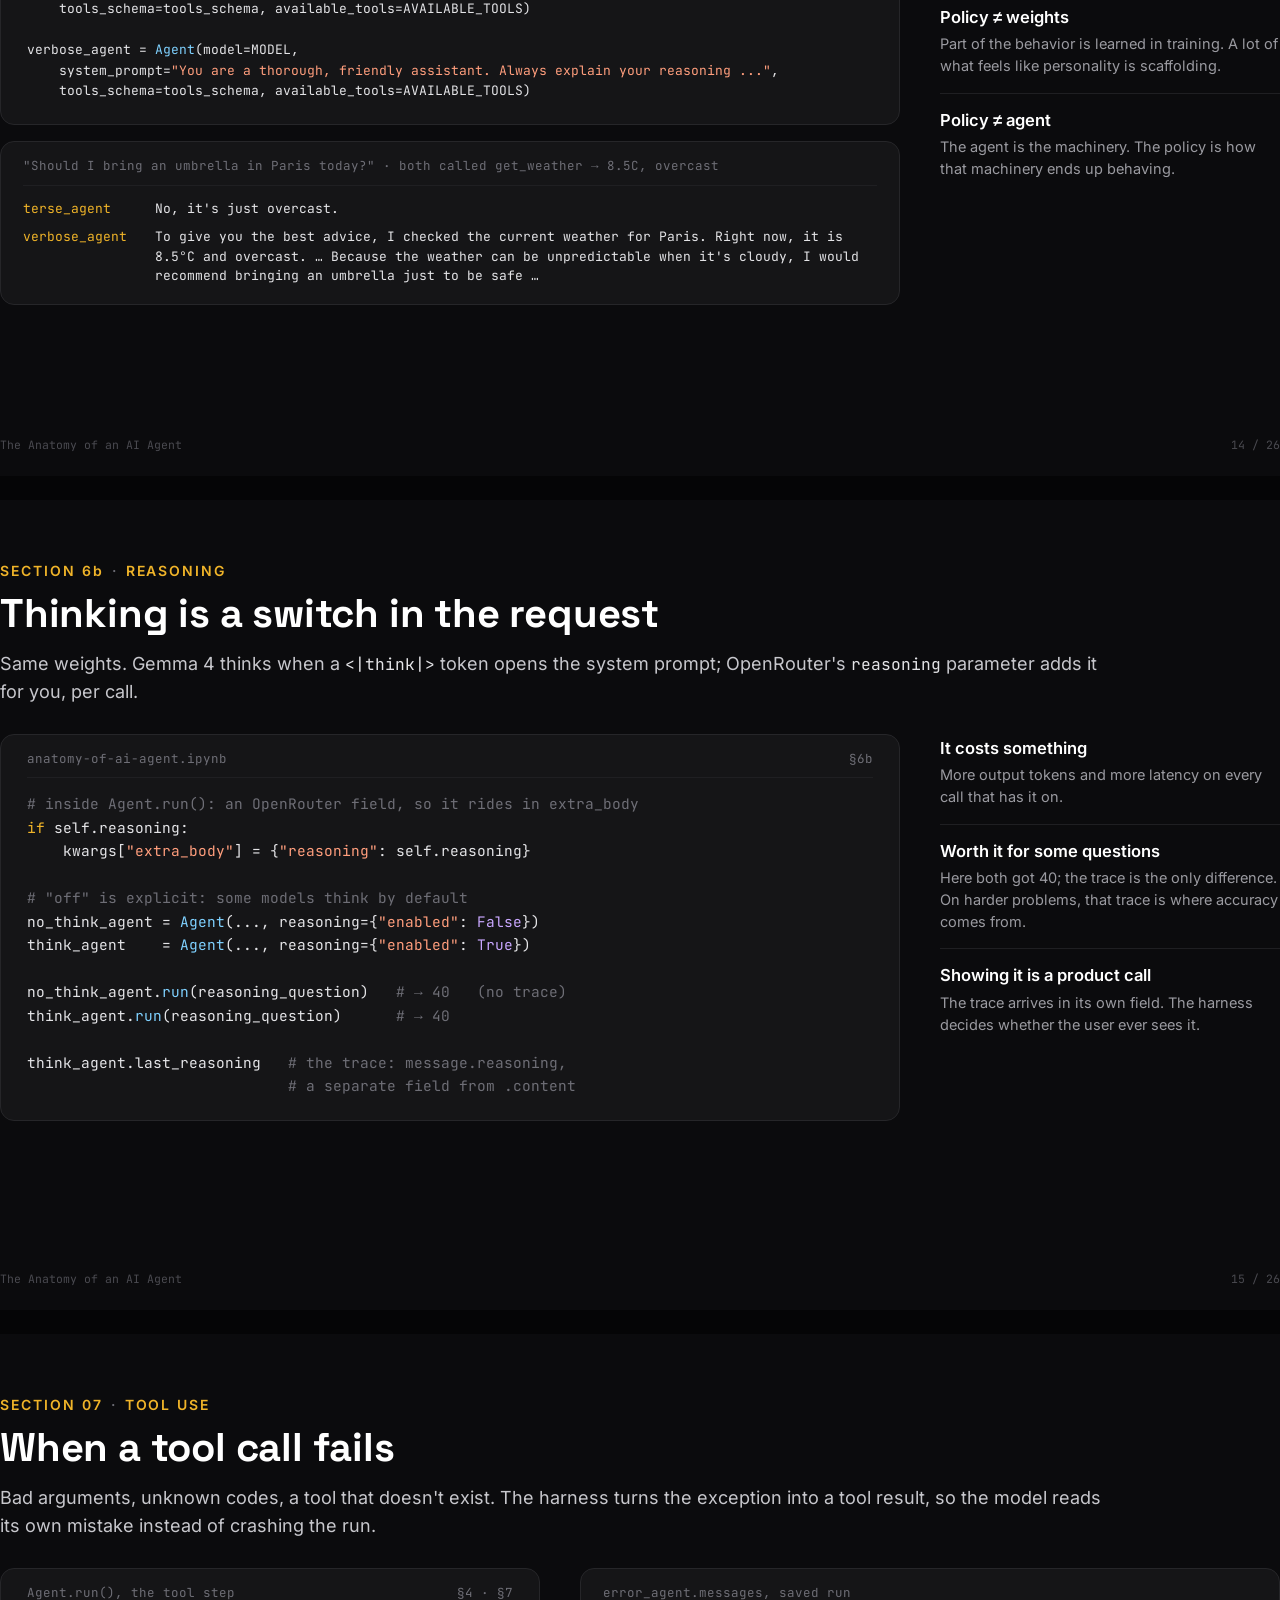
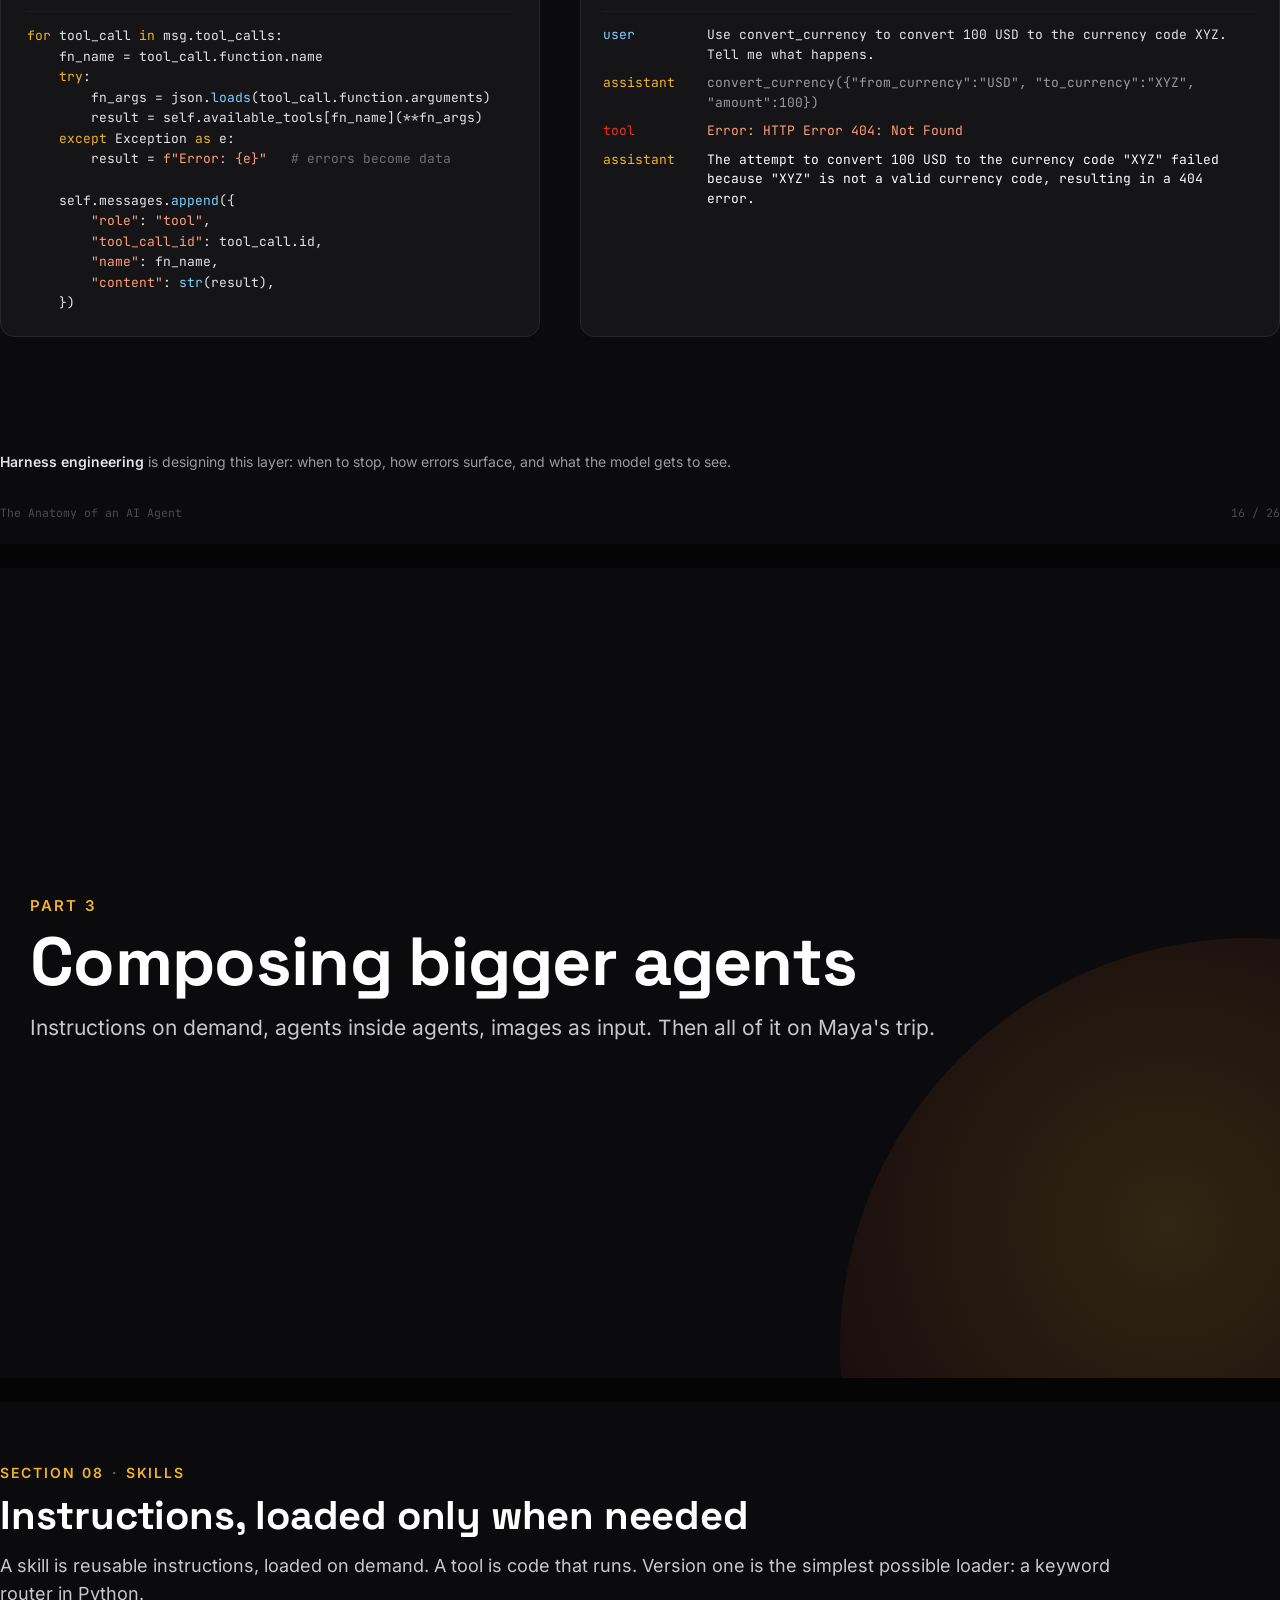
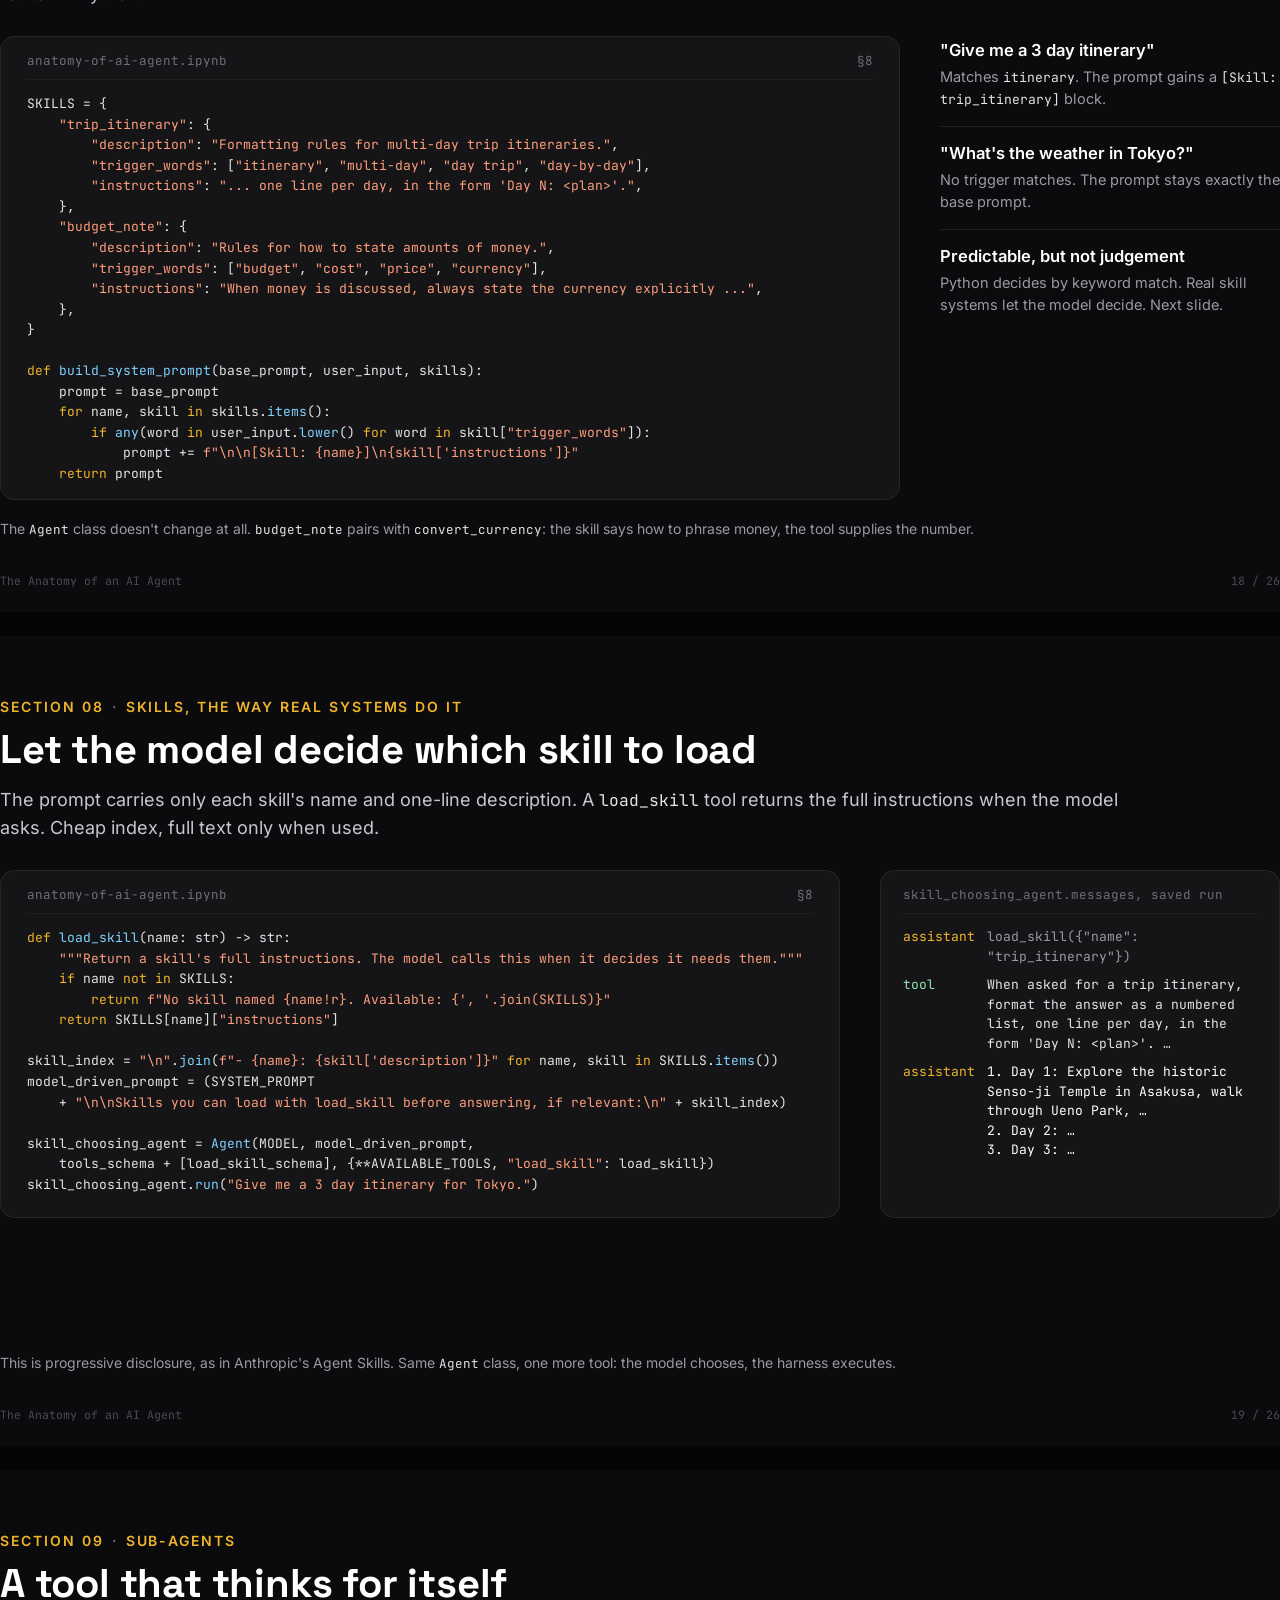
==== commit d45547f0: "add light mode" ====
--- a/slides/index.html
+++ b/slides/index.html
@@ -672,7 +672,7 @@
 <!-- ============================== THANK YOU ============================== -->
 <section class="slide bare" style="justify-content:center;padding-left:110px">
   <div class="orb tl" style="top:auto;bottom:-420px;left:auto;right:-200px;width:1000px;height:1000px"></div>
-  <h1 style="font-size:104px;color:#F6E7CF">Thank You</h1>
+  <h1 style="font-size:104px;color:var(--thanks)">Thank You</h1>
   <p style="font:500 22px/1 var(--mono);color:var(--muted);margin-top:26px">Agent = Model <span class="red">+</span> Harness</p>
   <div style="display:flex;align-items:center;gap:16px;margin-top:56px">
     <img src="assets/speaker.png" alt="" style="width:50px;height:50px;border-radius:50%;object-fit:cover">
--- a/slides/deck.css
+++ b/slides/deck.css
@@ -26,6 +26,11 @@
   --blue: #7FD1FF;
   --salmon: #FF9E7D;
   --mint: #8FE3B0;
+  --page: #050506;
+  --chrome: #4A4A50;
+  --tok-kw: #F0B429; --tok-str: #FF9E7D; --tok-fn: #7FD1FF; --tok-com: #6E6E76; --tok-num: #C9A7FF;
+  --thanks: #F6E7CF;
+  --orb: 1;
   --mono: "JetBrains Mono", ui-monospace, monospace;
   --display: "Space Grotesk", Inter, sans-serif;
 }
@@ -42,10 +47,10 @@
   break-after: page; page-break-after: always;
 }
 .slide:last-child { break-after: auto; page-break-after: auto; }
-@media screen { body { display: flex; flex-direction: column; align-items: center; gap: 24px; padding: 24px 0; background: #050506; } }
+@media screen { body { display: flex; flex-direction: column; align-items: center; gap: 24px; padding: 24px 0; background: var(--page); } }
 
 /* decorative glow */
-.orb { position: absolute; border-radius: 50%; pointer-events: none; z-index: 0; }
+.orb { position: absolute; border-radius: 50%; pointer-events: none; z-index: 0; opacity: var(--orb); }
 .orb.tr { top: -300px; right: -260px; width: 820px; height: 820px;
   background: radial-gradient(circle at 35% 60%, rgba(255,138,61,.26), rgba(234,51,35,.09) 45%, transparent 70%); }
 .orb.br { bottom: -380px; right: -300px; width: 820px; height: 820px;
@@ -81,8 +86,8 @@
 .code.sm pre { font-size: 13px; line-height: 1.58; }
 .code.xs pre { font-size: 12px; line-height: 1.55; }
 .code.lg pre { font-size: 16px; line-height: 1.66; }
-.tok-kw { color: #F0B429; } .tok-str { color: #FF9E7D; } .tok-fn { color: #7FD1FF; }
-.tok-com { color: #6E6E76; } .tok-num { color: #C9A7FF; } .tok-bi { color: #7FD1FF; }
+.tok-kw { color: var(--tok-kw); } .tok-str { color: var(--tok-str); } .tok-fn { color: var(--tok-fn); }
+.tok-com { color: var(--tok-com); } .tok-num { color: var(--tok-num); } .tok-bi { color: var(--tok-fn); }
 .code pre .hl { background: rgba(240,180,41,.10); box-shadow: -8px 0 0 rgba(240,180,41,.10), 8px 0 0 rgba(240,180,41,.10); border-radius: 2px; }
 
 /* transcript */
@@ -116,7 +121,7 @@
 .card.hi h3 { color: var(--gold); }
 
 /* footer chrome */
-.chrome { position: absolute; left: 80px; right: 80px; bottom: 26px; display: flex; justify-content: space-between; font: 400 11.5px/1 var(--mono); color: #4A4A50; z-index: 2; }
+.chrome { position: absolute; left: 80px; right: 80px; bottom: 26px; display: flex; justify-content: space-between; font: 400 11.5px/1 var(--mono); color: var(--chrome); z-index: 2; }
 
 /* tables */
 table.map { width: 100%; border-collapse: collapse; }
@@ -171,3 +176,39 @@
 /* fixes from review pass 1 */
 .slide > .chrome { position: absolute; }
 code, .mono, .code pre, .tx, .tag, .file { font-variant-ligatures: none; font-feature-settings: "liga" 0, "calt" 0; }
+
+/* light theme — toggle with the button or the "T" key */
+:root[data-theme="light"] {
+  --bg: #FBF8F3;
+  --panel: #FFFFFF;
+  --panel-2: #F5F1EA;
+  --line: #E4DDD2;
+  --line-soft: #EEE8DF;
+  --text: #16161A;
+  --text-2: #2A2A30;
+  --text-3: #3E3E46;
+  --muted: #62626B;
+  --dim: #8A8A92;
+  --gold: #A8680A;
+  --red: #C8281A;
+  --orange: #D9601C;
+  --blue: #0A6AA6;
+  --salmon: #C04A22;
+  --mint: #14804A;
+  --page: #E7E3DC;
+  --chrome: #A09A90;
+  --tok-kw: #A8680A; --tok-str: #B5401C; --tok-fn: #0A6AA6; --tok-com: #9A958C; --tok-num: #7A4CC2;
+  --thanks: #A8680A;
+  --orb: .7;
+}
+:root[data-theme="light"] .slide { box-shadow: 0 1px 3px rgba(0,0,0,.06), 0 8px 30px rgba(0,0,0,.06); }
+:root[data-theme="light"] .code pre .hl { background: rgba(240,180,41,.18); box-shadow: -8px 0 0 rgba(240,180,41,.18), 8px 0 0 rgba(240,180,41,.18); }
+
+.theme-toggle {
+  position: fixed; top: 16px; right: 16px; z-index: 100;
+  font: 500 13px/1 Inter, sans-serif; color: var(--text-2);
+  background: var(--panel); border: 1px solid var(--line); border-radius: 999px;
+  padding: 9px 14px; cursor: pointer; box-shadow: 0 2px 10px rgba(0,0,0,.18);
+}
+.theme-toggle:hover { border-color: var(--gold); color: var(--gold); }
+@media print { .theme-toggle { display: none; } }
